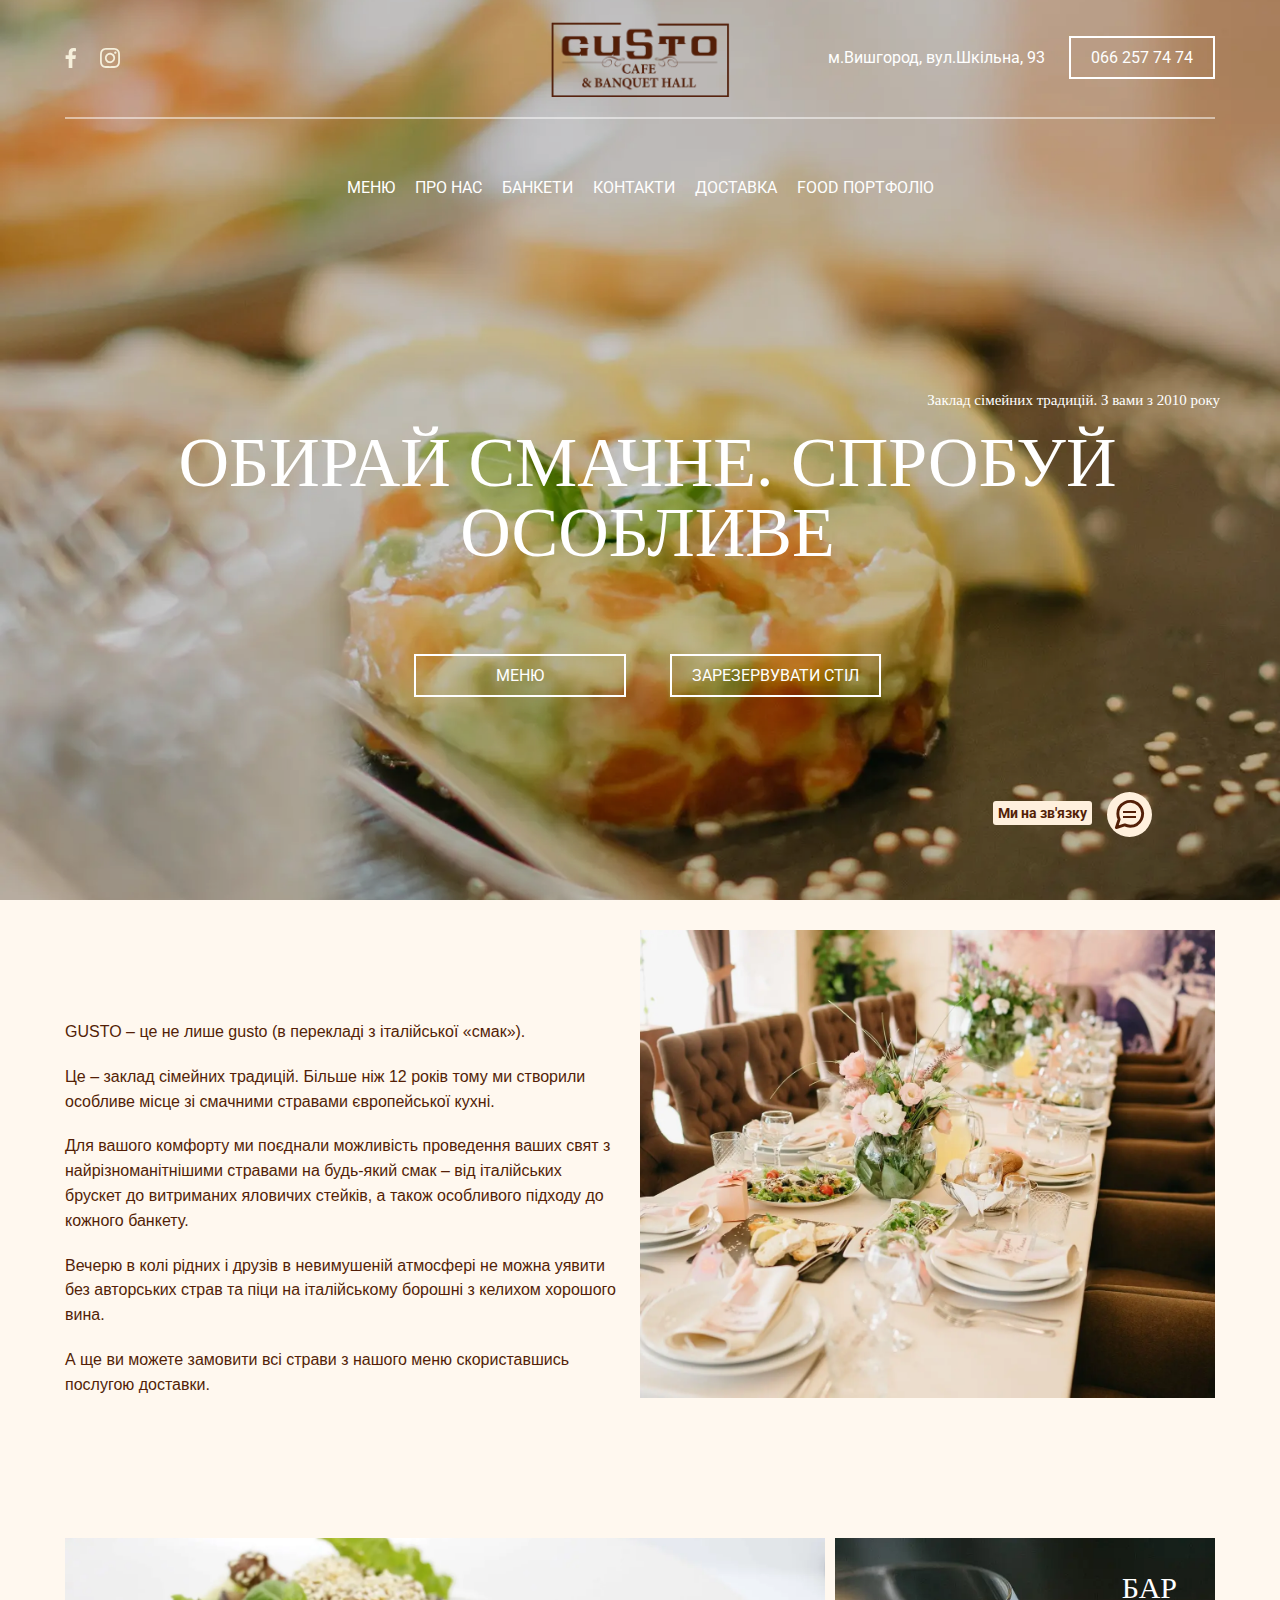
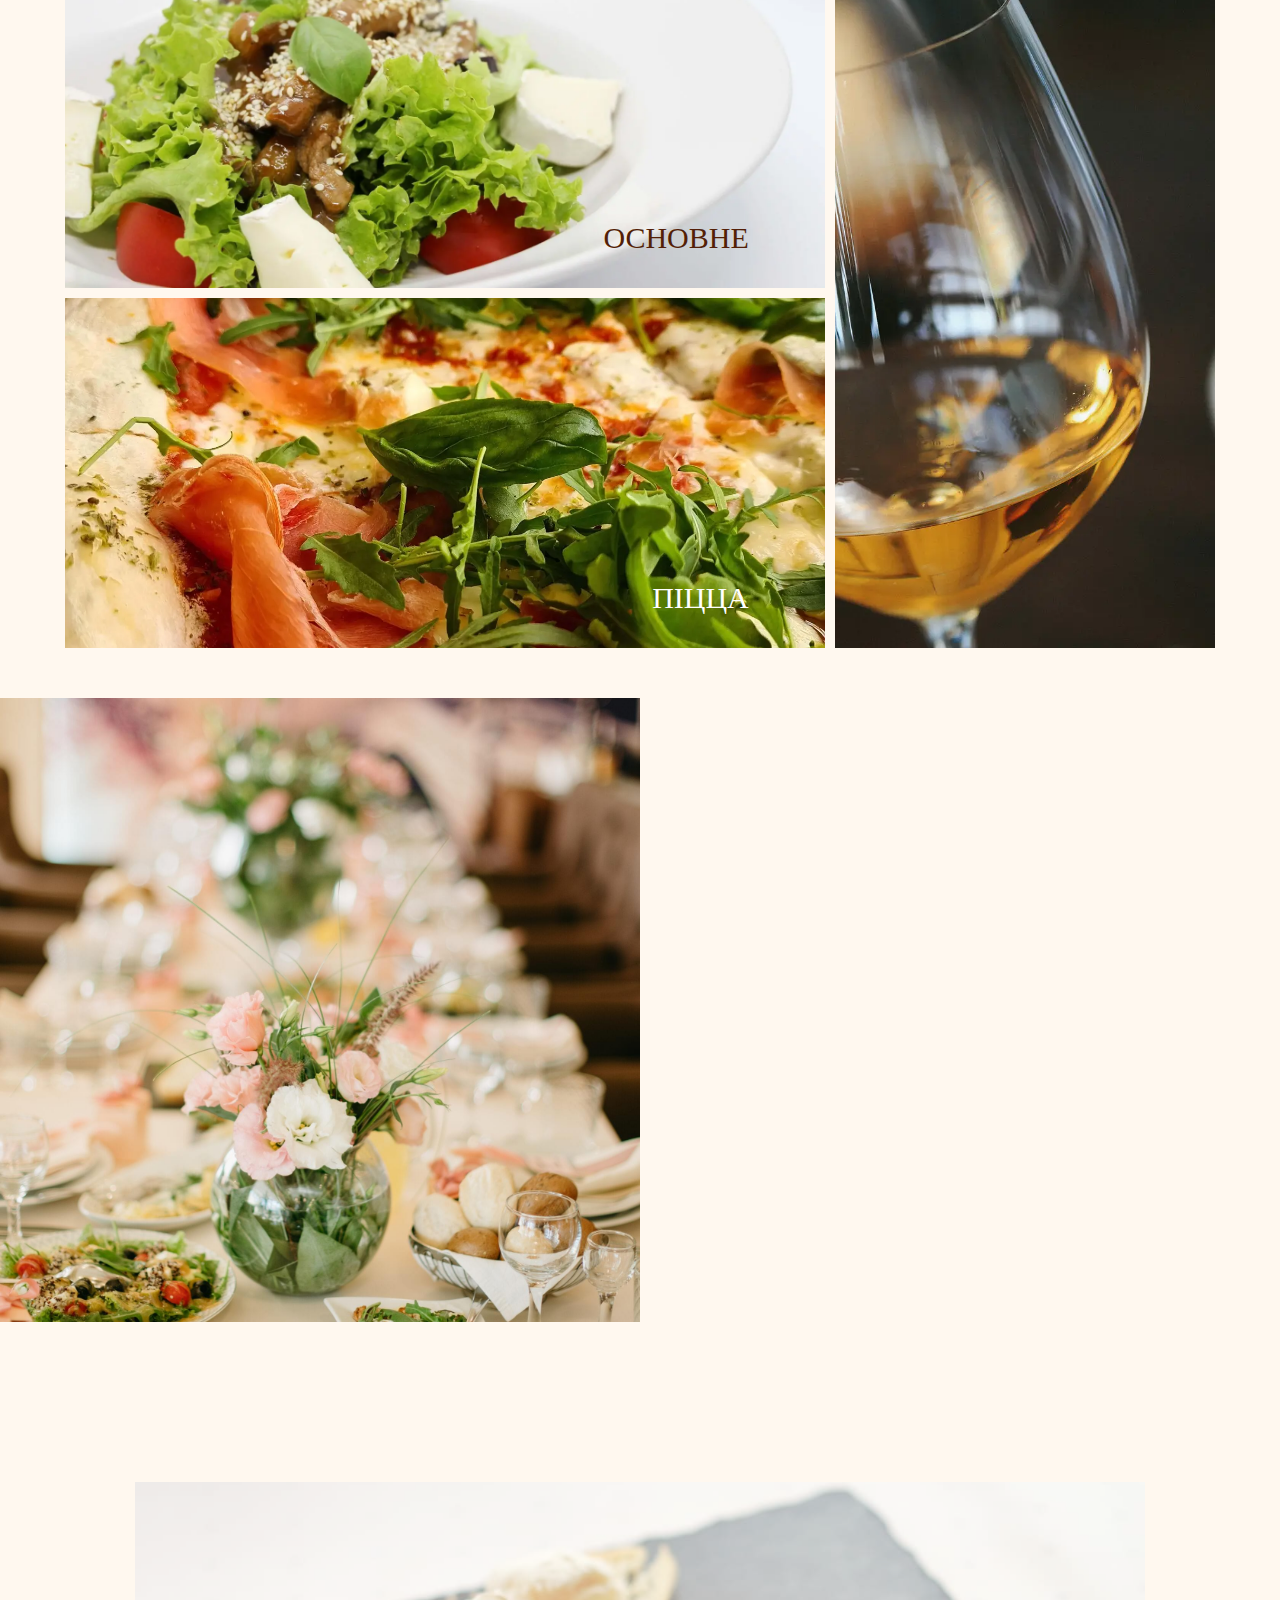
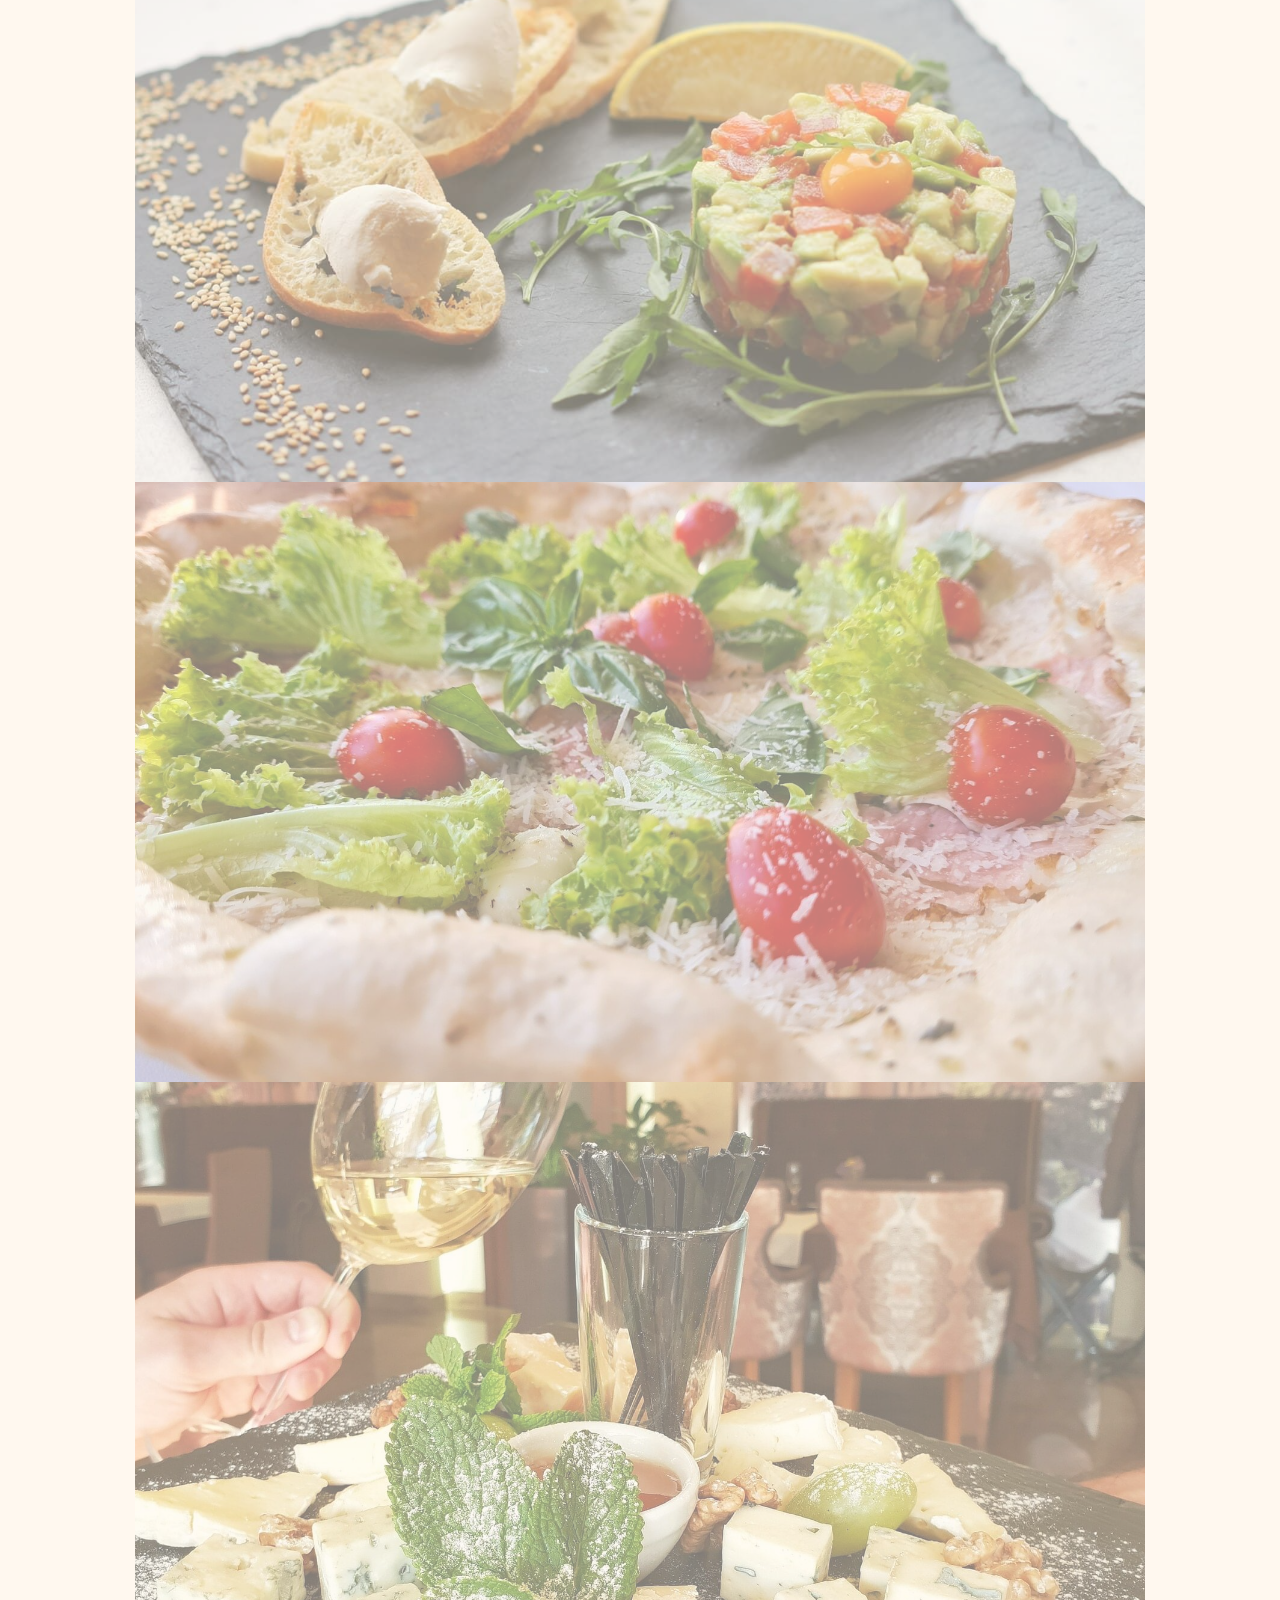
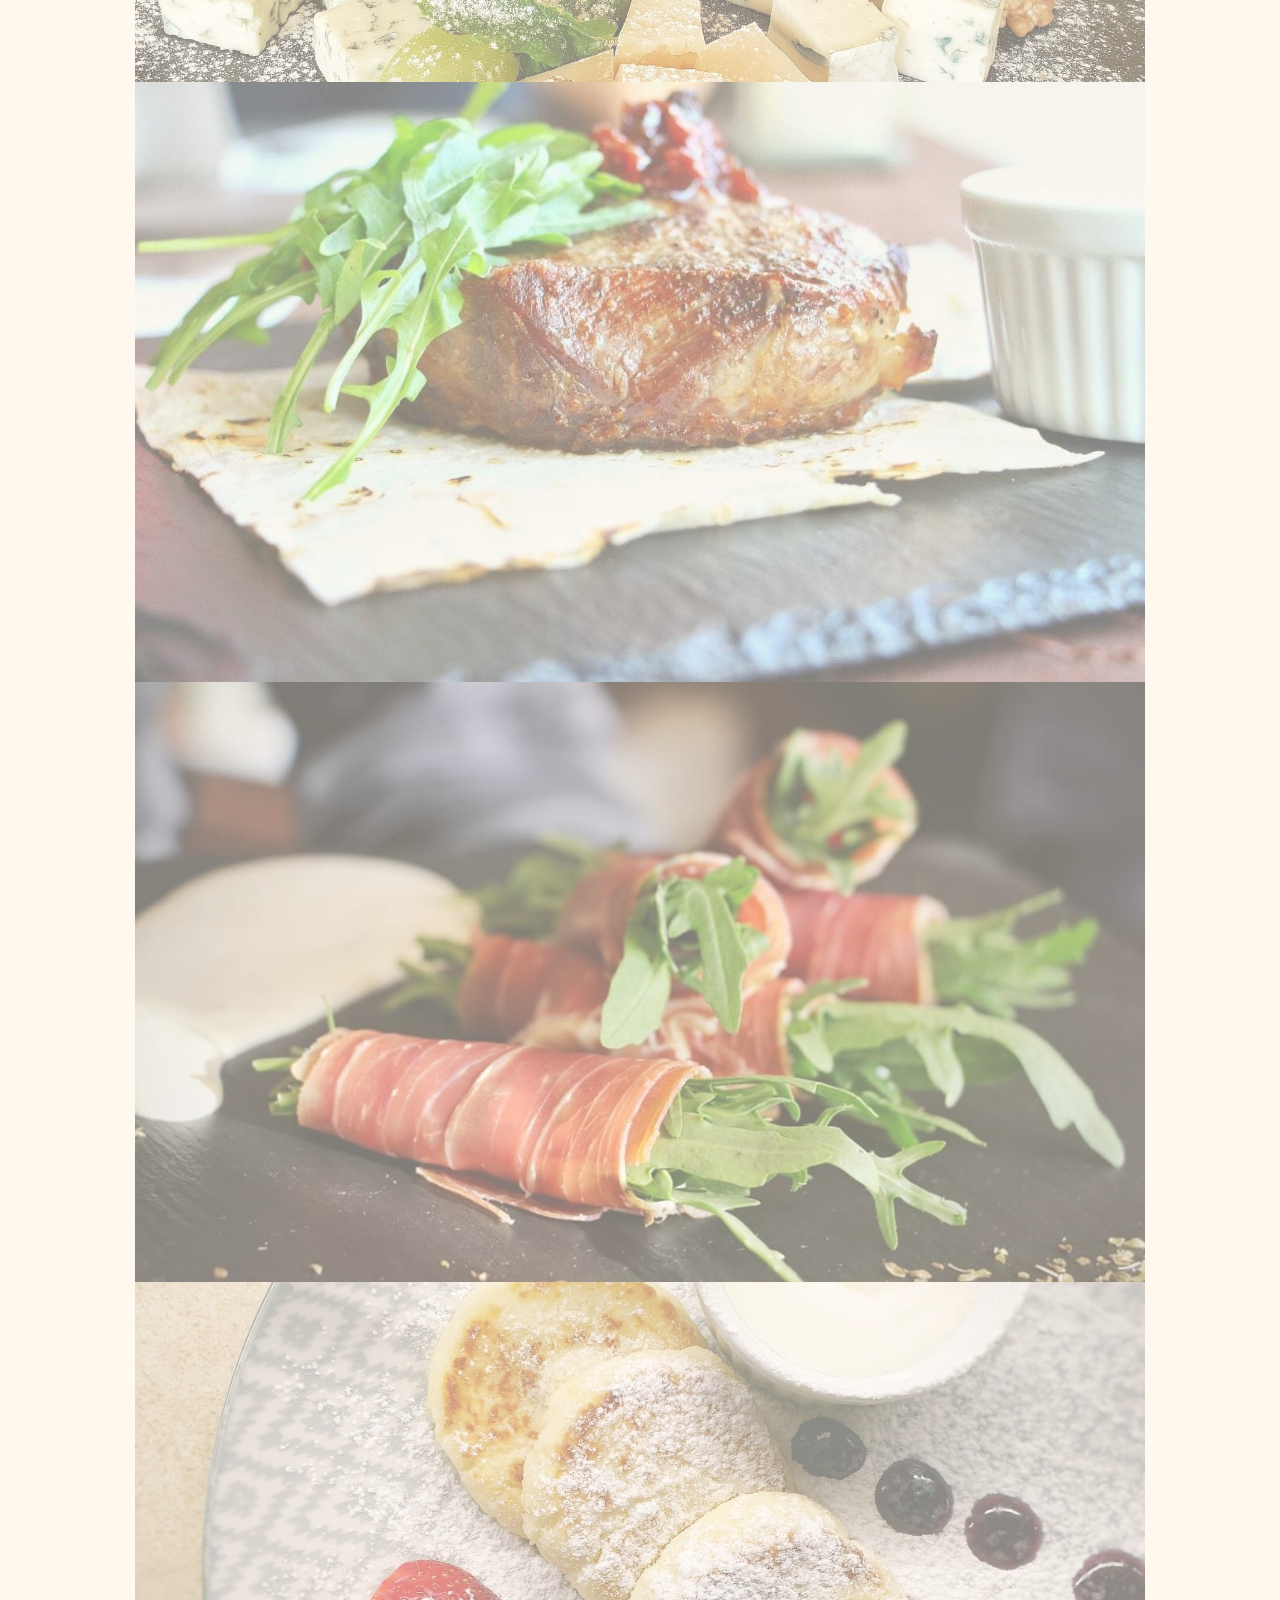
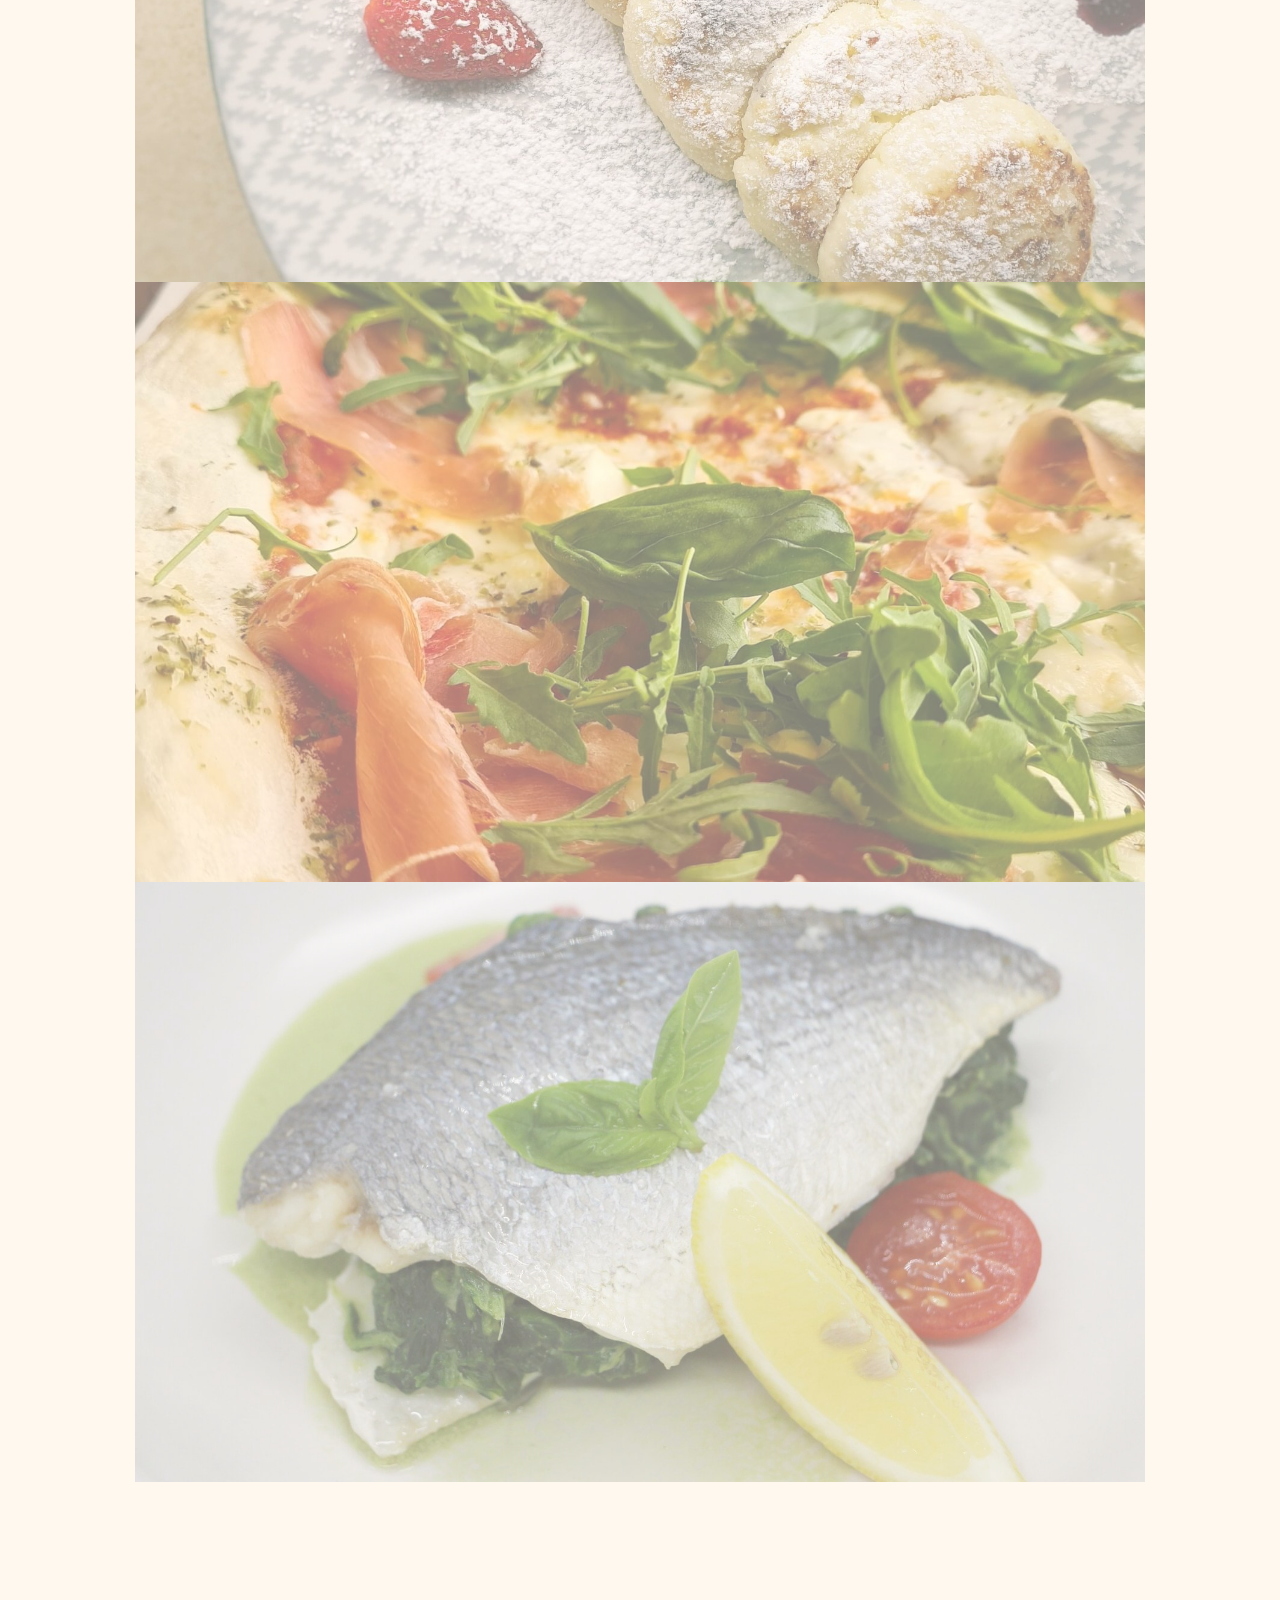
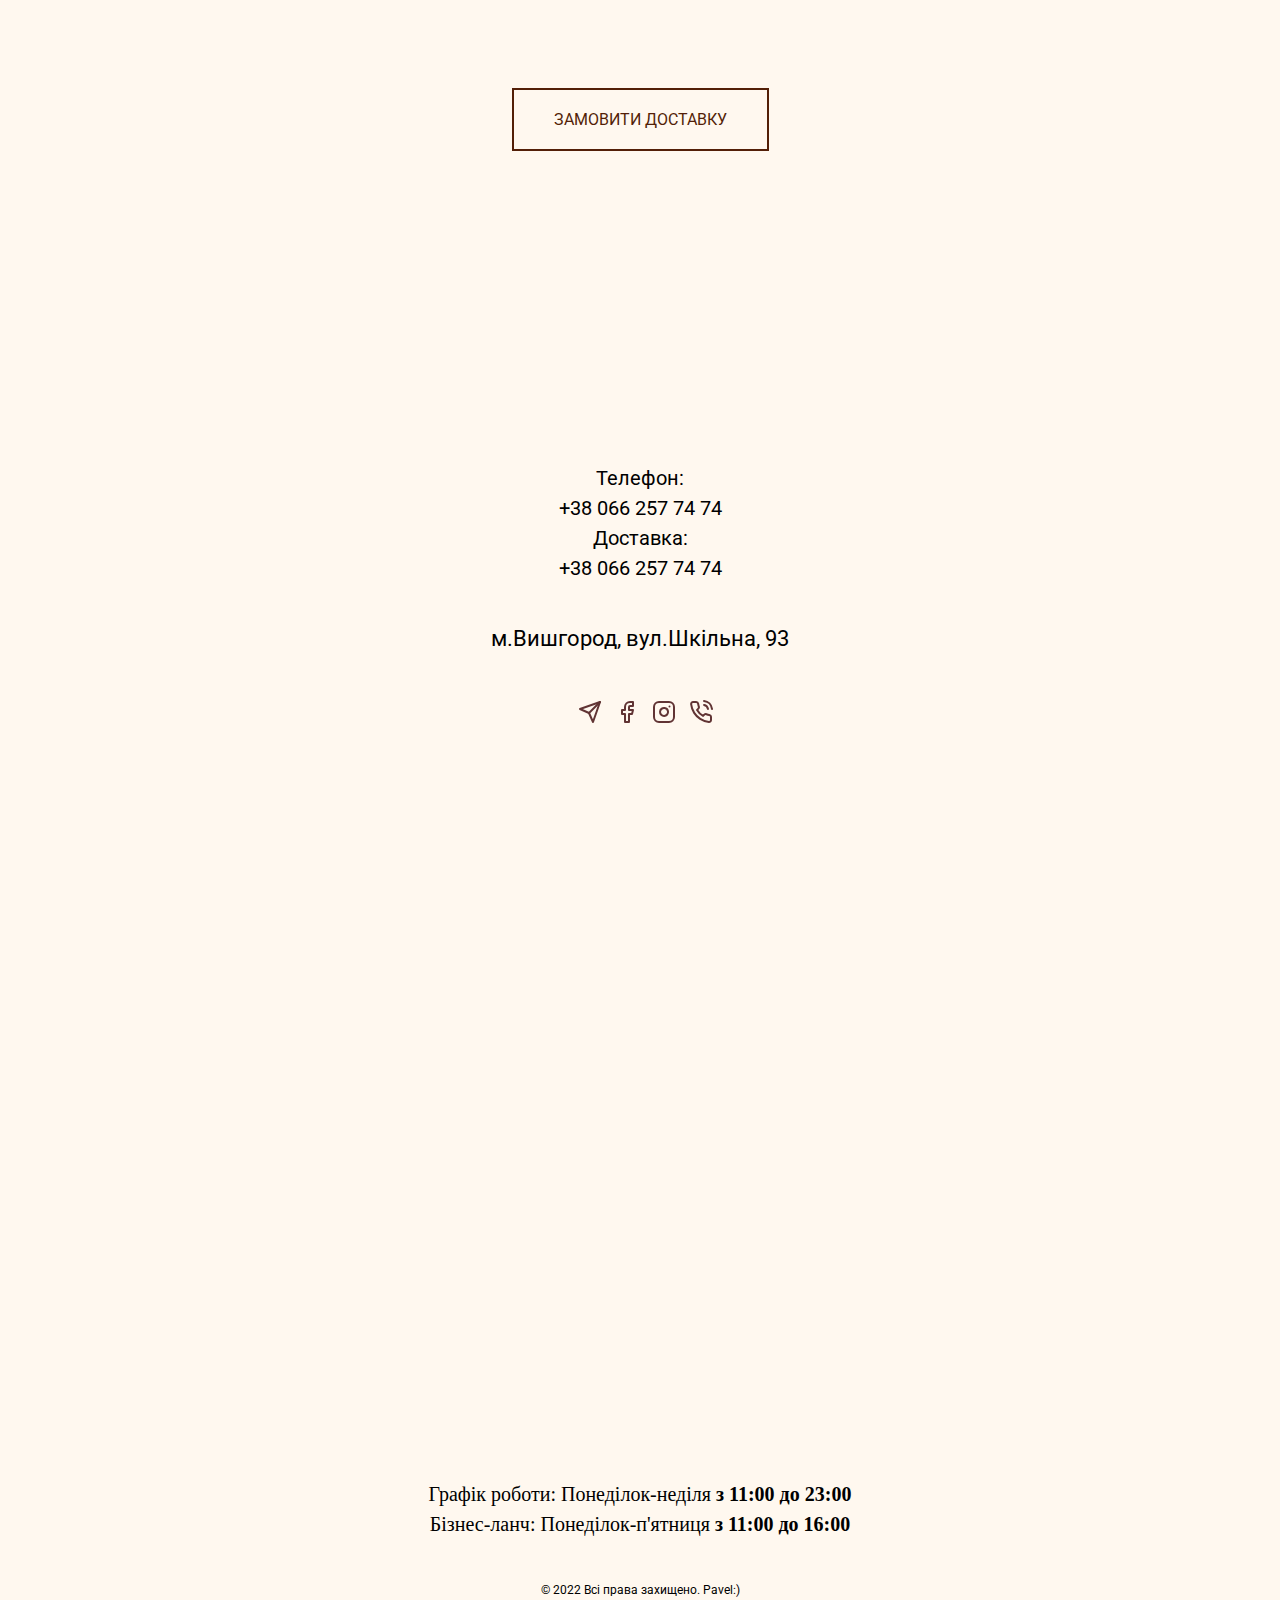
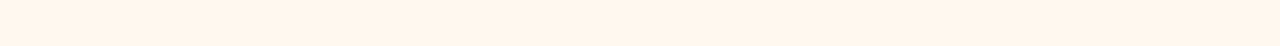
==== index.html @ afc94c69 "Add files via upload" ====
<!DOCTYPE html>
<html lang="en">
	 <head>
	<meta charset="UTF-8">
	<meta http-equiv="X-UA-Compatible" content="IE=edge">
	<meta name="viewport" content="width=device-width, initial-scale=1.0">
	<link rel="shortcut icon" href="img/favicon.ico.ico">
	<link rel="stylesheet" href="css/style.min.css?_v=20220628175351">
	<title>Gusto cafe & banquet hall</title>
</head>
	<body>
		<div class="wrapper">
			<header class="header">
    <div class="header__container">
        <div class="header__menu menu">
            <div class="menu__icon">
                <span></span>
            </div>
            <nav class="menu__body">
                <ul class="menu__list">
                    <li><a data-goto=".price" href="#" class="menu__link">Меню</a></li>
                    <li><a data-goto=".about" href="#" class="menu__link">Про нас</a></li>
                    <li><a data-goto=".reserve" href="#" class="menu__link">Банкети</a></li>
                    <li><a data-goto=".contact" href="#" class="menu__link">Контакти</a></li>
                    <li><a data-goto=".delivery" href="#" class="menu__link">Доставка</a></li>
                    <li><a data-goto=".food" href="#" class="menu__link">FOOD портфоліо</a></li>
                </ul>
            </nav>
        </div>
    </div>
</header>
			<main>
				<section class="gusto">
					<div class="darkblock"></div>
					<div class="gusto__container">
						<div class="gusto__top">
							<div class="gusto__top-icon">
								<a target="_blank" class="gusto__top-icon-link" href="https://www.facebook.com/gusto.cafe.and.banquet/"><img src="img/gusto/facebook.svg" alt="facebook"/></a>
								<a target="_blank" class="gusto__top-icon-link" href="https://www.instagram.com/accounts/login/?next=/gusto_cafe_banquet/"><img src="img/gusto/instagram.svg" alt="instagram"/></a>
							</div>
							<a class="gusto__top-label anim-items" href=""><picture><source srcset="img/gusto/label.webp" type="image/webp"><img class="" src="img/gusto/label.png" alt="gusto"></picture></a>
							<div class="gusto__top-text">
								<a target="_blank" class="gusto__top-text-link" href="https://goo.gl/maps/hkNVfx5kFEqqx9zBA">м.Вишгород, вул.Шкільна, 93</a>
								<a class="gusto__top-text-link _border" href="tel:0662577474">066 257 74 74</a>
							</div>
						</div>
						<hr>
						<div class="gusto__body">
							<div class="gusto__body-subtitle anim-items">Заклад сімейних традицій. З вами з 2010 року</div>
							<h2 class="gusto__body-title anim-items">ОБИРАЙ СМАЧНЕ. СПРОБУЙ ОСОБЛИВЕ</h2>
							<div class="gusto__body-buttons">
								<a href="menu.html" class="gusto__body-button-1">МЕНЮ</a>
								<a href="tel:0662577474" class="gusto__body-button-2">ЗАРЕЗЕРВУВАТИ СТІЛ</a>
							</div>
						</div>
						<div class="gusto__connect">
							<div class="gusto__connect-text">Ми на зв'язку</div>
							<div class="gusto__connect-icon">
								<div class="gusto__connect-icon-items">
									<a class="gusto__connect-icon-items-link gusto__connect-icon-items-link-1" href="tel:+380662577474"><img src="img/gusto/phone.svg" alt="phone"></a>
									<a target="_blank" class="gusto__connect-icon-items-link gusto__connect-icon-items-link-2" href="https://t.me/gusto_cafe1"><img src="img/gusto/send.svg" alt="telegram"></a>
									<a target="_blank" class="gusto__connect-icon-items-link gusto__connect-icon-items-link-3" href="viber://chat?number=%2B380662577474"><img src="img/gusto/phone-call.svg" alt="viber"></a>
									<a target="_blank" class="gusto__connect-icon-items-link gusto__connect-icon-items-link-2" href="https://m.me/gusto.cafe.and.banquet"><img src="img/gusto/facebook.svg" alt="facebook"></a>
								</div>
								<div class="gusto__connect-icon-link">
									<img src="img/gusto/message-circle.svg" alt="">
								</div>
							</div>
							<div class="scrollup">
								<img src="img/menu/arrow-up-circle.svg" alt="arrow">
							</div>
						</div>
					</div>
					<div class="gusto__img" >
						<picture><source srcset="img/gusto/Backmaingusto.webp" type="image/webp"><img src="img/gusto/Backmaingusto.jpg" alt="cover"></picture>
					</div>
				</section>
				<section class="about">
					<div class="about__container">
						<div class="about__body">
							<div class="about__body-content">
								<h2 class="about__body-content-title title anim-items">ПРО НАС</h2>
								<div class="about__body-content-text">
									<p>GUSTO – це не лише gusto (в перекладі з італійської «смак»).</p>
									<p>Це – заклад сімейних традицій. Більше ніж 12 років тому ми створили особливе місце зі смачними стравами європейської кухні.</p>
									<p>Для вашого комфорту ми поєднали можливість проведення ваших свят з найрізноманітнішими стравами на будь-який смак – від італійських брускет до витриманих яловичих стейків, а також особливого підходу до кожного банкету.</p>
									<p>Вечерю в колі рідних і друзів в невимушеній атмосфері не можна уявити без авторських страв та піци на італійському борошні з келихом хорошого вина.</p>
									<p>А ще ви можете замовити всі страви з нашого меню скориставшись послугою доставки.</p>
								</div>
							</div>
							<div class="about__img">
								<picture><source srcset="img/about/image1.webp" type="image/webp"><img src="img/about/image1.jpeg" alt="about"></picture>
							</div>
						</div>
					</div>
				</section>
				<section class="price">
					<div class="price__container">
						<div class="price__title title anim-items">
							<h2>МЕНЮ</h2>
						</div>
						<div class="price__row">
							<div class="price__row-column-1 column">
								<div class="column-1__item-1">
									<a href="menu.html#main-menu"><p>ОСНОВНЕ</p></a>
									<a href="menu.html#main-menu"><picture><source srcset="img/price/main.webp" type="image/webp"><img src="img/price/main.jpeg" alt="main"></picture></a>
								</div>
								<div class="column-1__item-2">
									<a href="menu.html#pizza-menu"><p>ПІЦЦА</p></a>
									<a href="menu.html#pizza-menu"><picture><source srcset="img/price/pizza.webp" type="image/webp"><img src="img/price/pizza.jpeg" alt="pizza"></picture></a>
								</div>
							</div>
							<div class="price__row-column-2">
								<a href="menu.html#bar-menu"><p>БАР</p></a>
								<a href="menu.html#bar-menu"><picture><source srcset="img/price/bar.webp" type="image/webp"><img src="img/price/bar.jpg" alt="bar"></picture></a>
							</div>
						</div>
					</div>
				</section>
				<section class="reserve">
					<div class="reserve__column col-1">
						<div class="reserve__img bcg">
							<img data-lazy="img/reserve/01.jpg" src="" alt="flowers">
						</div>
					</div>
					<div class="reserve__column col-2 anim-items">
						<div class="reserve__body">
							<div class="reserve__body-content">
								<div class="reserve__body-title anim-items">Ваші особливі події разом з нами</div>
								<div class="reserve__body-text">Заповніть форму, щоб забронювати дату банкету</div>
								<div class="reserve__body-form">
									<form class="form-body" action="#" method="POST">
										<input class="form-body-items name field" type="text" placeholder="Як до Вас звертатись?" name="username" id="">
										<input class="form-body-items tel field"  maxlength="13" value="+380" type="tel" name="telephone" id="">
										<input class="form-body-items form-body-date" type="date" min="2022-01-01" name="celebratedate" id="">
										<select class="form-body-items" name="room" id="">
											<option value="main">ОСНОВНИЙ</option>
											<option value="small">МАЛЕНЬКИЙ</option>
										</select>
										<button class="form-body-button" type="submit">Відправити</button>
									</form>
								</div>
								<div class="reserve__body-bottomtext">Натискаючи кнопку "Відправити" Ви автоматично погоджуєтесь на обробку Ваших персональних даних та погоджуєтесь з <b>політико. конфідеційності.</b></div>
							</div>
						</div>
					</div>
				</section>
				<section class="food">
					<div class="food__container">
						<div class="food-title title anim-items">
							<h2>FOOD портфоліо</h2>
						</div>
						<div class="slider">
							<div class="slider__item bcg">
								<img data-lazy="img/food/01.jpg" src="" alt="food">
							</div>
							<div class="slider__item bcg">
								<img data-lazy="img/food/02.jpg" src="" alt="food">
							</div>
							<div class="slider__item bcg">
								<img data-lazy="img/food/03.jpg" src="" alt="food">
							</div>
							<div class="slider__item bcg">
								<img data-lazy="img/food/04.jpg" src="" alt="food">
							</div>
							<div class="slider__item bcg">
								<img data-lazy="img/food/05.jpg" src="" alt="food">
							</div>
							<div class="slider__item bcg">
								<img data-lazy="img/food/06.jpg" src="" alt="food">
							</div>
							<div class="slider__item bcg">
								<img data-lazy="img/food/07.jpeg" src="" alt="food">
							</div>
							<div class="slider__item bcg">
								<img data-lazy="img/food/08.jpg" src="" alt="food">
							</div>
						</div>
					</div>
				</section>
				<section class="delivery">
					<div class="delivery__container">
						<div class="delivery__body">
							<div class="delivery__body-title title anim-items">
								<h2>Улюблені страви з доставкою</h2>
							</div>
							<div class="delivery__body-buttom">
								<a href="tel:0662577474" class="delivery__body-link">ЗАМОВИТИ ДОСТАВКУ</a>
							</div>
						</div>
					</div>
				</section>
				<section class="contact">
					<div class="contact__container">
						<div class="contact__body">
							<div class="contact__body-items">
								<div class="contact__body-items-title title item anim-items">КОНТАКТИ</div>
								<div class="contact__body-items-text item">
									<p>Телефон:</p>
									<p><a class="contact__body-items-text-link" href="tel:0662577474">+38 066 257 74 74</a></p>
									<p>Доставка:</p>
									<p><a class="contact__body-items-text-link" href="tel:0662577474">+38 066 257 74 74</a></p>
								</div>
								<div class="contact__body-items-adress item">
									<a target="_blank" href="https://goo.gl/maps/hkNVfx5kFEqqx9zBA">м.Вишгород, вул.Шкільна, 93</a>
								</div>
								<div class="contact__body-items-icon item">
									<a target="_blank" class="contact__body-items-icon-link" href="https://t.me/gusto_cafe1"><img src="img/contact/01.svg" alt="telegram"></a>
									<a target="_blank" class="contact__body-items-icon-link" href="https://m.me/gusto.cafe.and.banquet"><img src="img/contact/02.svg" alt="facebook"></a>
									<a target="_blank" class="contact__body-items-icon-link" href="https://www.instagram.com/accounts/login/?next=/gusto_cafe_banquet/"><img src="img/contact/03.svg" alt="instagram"></a>
									<a target="_blank" class="contact__body-items-icon-link" href="viber://chat?number=%2B380662577474"><img src="img/contact/04.svg" alt="viber"></a>
								</div>
							</div>
						</div>
					</div>
					<div class="parallax_img"></div>
				</section>
				<section class="map" id="map">
				</section>
			</main>
			<footer class="footer">
    <div class="footer__container">
        <div class="footer__work">
            <p>Графік роботи: Понеділок-неділя <b>з 11:00 до 23:00</b></p>
            <p>Бізнес-ланч: Понеділок-п'ятниця <b>з 11:00 до 16:00</b></p>
        </div>
        <div class="footer__lecense">© 2022 Всі права захищено. Pavel:)</div>
    </div>
</footer>
		</div>
		<script>var pageType = 'main_page'; </script>
		<script async src="https://maps.googleapis.com/maps/api/js?key=AIzaSyDwDDNPmuTFWRmj_k4eKpMDc2bsgTL9alw&callback=initMap&_v=20220628175351"></script>
		<script src="https://code.jquery.com/jquery-3.4.1.min.js?_v=20220628175351"></script>
		<script type="text/javascript" src="//cdn.jsdelivr.net/npm/slick-carousel@1.8.1/slick/slick.min.js?_v=20220628175351"></script>
		<script src="js/app.min.js?_v=20220628175351"></script>
	</body>
</html>
---- css/style.min.css ----
@import url(https://fonts.googleapis.com/css2?family=Roboto&display=swap);*{padding:0;margin:0;border:0}*,:after,:before{-webkit-box-sizing:border-box;box-sizing:border-box}:active,:focus{outline:0}a:active,a:focus{outline:0}aside,footer,header,nav,section{display:block}body,html{height:100%;margin:0;padding:0;min-width:320px;position:relative;width:100%;color:#000}body{font-size:100%;line-height:1;font-size:14px;font-family:Roboto;-ms-text-size-adjust:100%;-moz-text-size-adjust:100%;-webkit-text-size-adjust:100%}body.lock{overflow:hidden}button,input,textarea{font-family:Roboto}input::-ms-clear{display:none}button{cursor:pointer;background-color:transparent}button::-moz-focus-inner{padding:0;border:0}a,a:visited{text-decoration:none;color:inherit}a:hover{text-decoration:none}ul li{list-style:none}img{vertical-align:top}h1,h2,h3,h4,h5,h6{font-weight:inherit;font-size:inherit}[class*=__container]{max-width:1180px;margin:0 auto;padding:0 15px}main{-webkit-box-flex:1;-ms-flex:1 1 auto;flex:1 1 auto}.wrapper{overflow:hidden;display:-webkit-box;display:-ms-flexbox;display:flex;-webkit-box-orient:vertical;-webkit-box-direction:normal;-ms-flex-direction:column;flex-direction:column;min-height:100%;background-color:#fff8ef}.title{color:#531f07;font-size:60px;font-family:Georgia;padding-bottom:30px;-webkit-transform:translate(0,100%);-ms-transform:translate(0,100%);transform:translate(0,100%);-webkit-transition:all .8s ease 0s;-o-transition:all .8s ease 0s;transition:all .8s ease 0s;opacity:0}.title._anim{-webkit-transform:translate(0,0);-ms-transform:translate(0,0);transform:translate(0,0);-webkit-transition:all .8s ease 0s;-o-transition:all .8s ease 0s;transition:all .8s ease 0s;opacity:1}.gusto__container{-webkit-box-pack:justify;-ms-flex-pack:justify;justify-content:space-between;height:100vh;position:relative}.gusto__top{display:-webkit-box;display:-ms-flexbox;display:flex;-webkit-box-align:center;-ms-flex-align:center;align-items:center;-webkit-box-pack:justify;-ms-flex-pack:justify;justify-content:space-between;padding:20px 0}.gusto__top-icon{z-index:2;-webkit-box-flex:1;-ms-flex:1 1 33.333%;flex:1 1 33.333%;font-size:18px}.gusto__top-icon-link{margin-right:20px}.gusto__top-icon-link img{-webkit-transition:all ease .5s;-o-transition:all ease .5s;transition:all ease .5s}.gusto__top-icon-link img:hover{-webkit-transform:scale(1.2);-ms-transform:scale(1.2);transform:scale(1.2);-webkit-transition:all ease .5s;-o-transition:all ease .5s;transition:all ease .5s}.gusto__top-label{z-index:2;max-width:180px;-webkit-transition:all ease .5s;-o-transition:all ease .5s;transition:all ease .5s;-webkit-transform:scale(0);-ms-transform:scale(0);transform:scale(0)}.gusto__top-label._anim{-webkit-transition:all ease .5s;-o-transition:all ease .5s;transition:all ease .5s;-webkit-transform:scale(1);-ms-transform:scale(1);transform:scale(1)}.gusto__top-label:hover{-webkit-transform:scale(1.2);-ms-transform:scale(1.2);transform:scale(1.2);-webkit-transition:all ease .5s;-o-transition:all ease .5s;transition:all ease .5s}.gusto__top-label img{width:100%;height:100%}.gusto__top-text{text-align:right;z-index:2;-webkit-box-flex:1;-ms-flex:1 1 33.333%;flex:1 1 33.333%;color:#fff;font-size:16px;font-family:Roboto}.gusto__top-text-link:hover{color:#531f07}.gusto__body{position:absolute;top:calc(60% - 147px);z-index:2;font-family:georgia;color:#fff;text-align:center}.gusto__body-subtitle{font-size:15px;text-align:right;padding:0 10px 20px 0;-webkit-transform:translate(100%,0);-ms-transform:translate(100%,0);transform:translate(100%,0);-webkit-transition:all .8s ease 0s;-o-transition:all .8s ease 0s;transition:all .8s ease 0s;opacity:0}.gusto__body-subtitle._anim{-webkit-transform:translate(0,0);-ms-transform:translate(0,0);transform:translate(0,0);-webkit-transition:all .8s ease .4s;-o-transition:all .8s ease .4s;transition:all .8s ease .4s;opacity:1}.gusto__body-title{font-size:70px;-webkit-transform:translate(100%,0);-ms-transform:translate(100%,0);transform:translate(100%,0);-webkit-transition:all .8s ease 0s;-o-transition:all .8s ease 0s;transition:all .8s ease 0s;opacity:0}.gusto__body-title._anim{-webkit-transform:translate(0,0);-ms-transform:translate(0,0);transform:translate(0,0);opacity:1}.gusto__body-buttons{margin-top:100px;color:#fff;font-size:16px;font-family:Roboto}.gusto__body-button-1{border:2px solid #fff;padding:10px 80px}.gusto__body-button-1:hover{border:2px solid #531f07;color:#531f07}.gusto__body-button-2{border:2px solid #fff;padding:10px 20px;margin-left:40px}.gusto__body-button-2:hover{border:2px solid #531f07;color:#531f07}.gusto__img{overflow:hidden}.gusto__img img{overflow:hidden;position:absolute;width:100%;height:100vh;top:0;left:0;-o-object-fit:cover;object-fit:cover}.gusto__connect{position:fixed;z-index:10;display:-webkit-box;display:-ms-flexbox;display:flex;-webkit-box-align:end;-ms-flex-align:end;align-items:flex-end;bottom:7%;right:10%}.gusto__connect-text{color:#531f07;font-size:14px;background-color:#fff0dd;padding:5px;font-weight:700;border-radius:3px;margin:0 15px 12px 0}.gusto__connect-icon-items{display:none;-webkit-box-orient:vertical;-webkit-box-direction:normal;-ms-flex-direction:column;flex-direction:column;-webkit-box-align:center;-ms-flex-align:center;align-items:center;-webkit-box-pack:center;-ms-flex-pack:center;justify-content:center;margin-bottom:20px}.gusto__connect-icon-items._active{display:-webkit-box;display:-ms-flexbox;display:flex}.gusto__connect-icon-items-link{-webkit-animation:pulsate-fwd 2s ease-in-out infinite both;animation:pulsate-fwd 2s ease-in-out infinite both;width:40px;height:40px;border-radius:50%;margin-bottom:10px}.gusto__connect-icon-items-link img{padding:10px;width:100%;height:100%}.gusto__connect-icon-items-link-1{background-color:#004d73}.gusto__connect-icon-items-link-2{background-color:#0284fe}.gusto__connect-icon-items-link-3{background-color:#935bbe}.gusto__connect-icon-items-link-4{background-color:#0087d0}.gusto__connect-icon-link{position:relative;width:45px;height:45px;background-color:#fff0dd;border-radius:50%;-webkit-animation:pulsate-fwd 1s ease-in-out infinite both;animation:pulsate-fwd 1s ease-in-out infinite both;cursor:pointer}.gusto__connect-icon-link._active{-webkit-animation:none;animation:none}.gusto__connect-icon-link._active img{display:none}.gusto__connect-icon-link._active:before{left:27%;width:50%;top:50%;-webkit-transform:rotate(-45deg) translate(0,-50%);-ms-transform:rotate(-45deg) translate(0,-50%);transform:rotate(-45deg) translate(0,-50%)}.gusto__connect-icon-link._active:after{left:27%;width:50%;bottom:50%;-webkit-transform:rotate(45deg) translate(0,50%);-ms-transform:rotate(45deg) translate(0,50%);transform:rotate(45deg) translate(0,50%)}.gusto__connect-icon-link img{padding:5px;width:100%;height:100%}.gusto__connect-icon-link:after,.gusto__connect-icon-link:before{left:35%;position:absolute;height:5%;width:30%;-webkit-transition:all .3s ease 0s;-o-transition:all .3s ease 0s;transition:all .3s ease 0s;background-color:#531f07}.gusto__connect-icon-link:after,.gusto__connect-icon-link:before{content:""}.gusto__connect-icon-link:before{top:42%}.gusto__connect-icon-link:after{bottom:42%}@-webkit-keyframes pulsate-fwd{0%{-webkit-transform:scale(1);transform:scale(1)}50%{-webkit-transform:scale(1.2);transform:scale(1.2)}100%{-webkit-transform:scale(1);transform:scale(1)}}@keyframes pulsate-fwd{0%{-webkit-transform:scale(1);transform:scale(1)}50%{-webkit-transform:scale(1.2);transform:scale(1.2)}100%{-webkit-transform:scale(1);transform:scale(1)}}.scrollup{background-color:#fff0dd;border-radius:50%;display:none;position:fixed;z-index:10;bottom:2%;right:10%;cursor:pointer}.darkblock{position:absolute;width:100%;height:100%;z-index:1;background-color:#000;opacity:.2}._border{border:2px solid #fff;padding:10px 20px;margin-left:20px}._border:hover{border:2px solid #531f07}hr{z-index:2;width:100%;position:relative;border:none;background-color:#fff;color:#fff;height:2px;opacity:.5}.header{position:absolute;top:20%;left:0;width:100%;z-index:10}.menu{color:#fff}.menu__icon{display:none}.menu__link{font-size:16px;text-transform:uppercase}.menu__link:hover{text-decoration:underline}.about__body{display:-webkit-box;display:-ms-flexbox;display:flex;padding-top:30px}.about__body-content{padding-right:20px;color:#531f07}.about__body-content-text{font-size:16px;font-family:arial;line-height:1.55}.about__body-content-text p:not(:last-child){padding-bottom:20px}.about__img{-webkit-box-flex:1;-ms-flex:1 0 50%;flex:1 0 50%}.about__img img{width:100%;height:100%;-o-object-fit:cover;object-fit:cover;-webkit-transition:all .5s ease 0s;-o-transition:all .5s ease 0s;transition:all .5s ease 0s}.about__img img:hover{-webkit-transform:scale(1.1);-ms-transform:scale(1.1);transform:scale(1.1);-webkit-transition:all .5s ease 0s;-o-transition:all .5s ease 0s;transition:all .5s ease 0s}.price__container{padding-bottom:50px}.price__title{padding-top:50px;text-align:center}.price__row{display:-webkit-box;display:-ms-flexbox;display:flex;-webkit-box-pack:center;-ms-flex-pack:center;justify-content:center;-webkit-box-align:center;-ms-flex-align:center;align-items:center;color:#fff}.price__row p{font-family:Georgia;font-size:30px}.price__row-column-1{display:-webkit-box;display:-ms-flexbox;display:flex;-webkit-box-orient:vertical;-webkit-box-direction:normal;-ms-flex-direction:column;flex-direction:column;-webkit-box-flex:1;-ms-flex:1 0 66%;flex:1 0 66%}.price__row-column-2{-webkit-box-flex:1;-ms-flex:1 1 33%;flex:1 1 33%;height:710px;margin-left:10px;position:relative}.price__row-column-2 p{position:absolute;right:10%;top:5%;z-index:2}.price__row-column-2 img{width:100%;height:100%;-o-object-fit:cover;object-fit:cover;-o-object-position:right;object-position:right;-webkit-transition:all .5s ease 0s;-o-transition:all .5s ease 0s;transition:all .5s ease 0s}.price__row-column-2 img:hover{-webkit-transform:scale(1.1);-ms-transform:scale(1.1);transform:scale(1.1);-webkit-transition:all .5s ease 0s;-o-transition:all .5s ease 0s;transition:all .5s ease 0s}.column-1__item-1{-webkit-box-flex:1;-ms-flex:1 1 50%;flex:1 1 50%;margin-bottom:10px;position:relative}.column-1__item-1 p{position:absolute;bottom:10%;right:10%;z-index:2;color:#531f07}.column-1__item-1 img{width:100%;max-height:350px;-o-object-fit:cover;object-fit:cover;-webkit-transition:all .5s ease 0s;-o-transition:all .5s ease 0s;transition:all .5s ease 0s}.column-1__item-1 img:hover{-webkit-transform:scale(1.1);-ms-transform:scale(1.1);transform:scale(1.1);-webkit-transition:all .5s ease 0s;-o-transition:all .5s ease 0s;transition:all .5s ease 0s}.column-1__item-2{-webkit-box-flex:1;-ms-flex:1 1 50%;flex:1 1 50%;position:relative}.column-1__item-2 p{position:absolute;bottom:10%;right:10%;z-index:2}.column-1__item-2 img{width:100%;max-height:350px;-o-object-fit:cover;object-fit:cover;-webkit-transition:all .5s ease 0s;-o-transition:all .5s ease 0s;transition:all .5s ease 0s}.column-1__item-2 img:hover{-webkit-transform:scale(1.1);-ms-transform:scale(1.1);transform:scale(1.1);-webkit-transition:all .5s ease 0s;-o-transition:all .5s ease 0s;transition:all .5s ease 0s}.bcg{background-position:center;background-size:cover;background-repeat:no-repeat}.bcg img{display:none}.col-2{display:-webkit-box;display:-ms-flexbox;display:flex;-webkit-box-align:center;-ms-flex-align:center;align-items:center;-webkit-transform:translate(100%,0);-ms-transform:translate(100%,0);transform:translate(100%,0);-webkit-transition:all .8s easy 0s;-o-transition:all .8s easy 0s;transition:all .8s easy 0s;opacity:0}.col-2._anim{-webkit-transform:translate(0,0);-ms-transform:translate(0,0);transform:translate(0,0);-webkit-transition:all .8s ease 0s;-o-transition:all .8s ease 0s;transition:all .8s ease 0s;opacity:1}.reserve{display:-webkit-box;display:-ms-flexbox;display:flex;overflow:hidden}.reserve__column{-webkit-box-flex:0;-ms-flex:0 0 50%;flex:0 0 50%}.reserve__img{height:100%}.reserve__body{padding:0 10%}.reserve__body-content{text-align:center;color:#531f07;max-width:460px}.reserve__body-title{font-size:46px;font-family:Georgia;padding-bottom:20px}.reserve__body-text{font-size:20px;padding-bottom:30px}.form-body{display:-webkit-box;display:-ms-flexbox;display:flex;-webkit-box-orient:vertical;-webkit-box-direction:normal;-ms-flex-direction:column;flex-direction:column}.form-body-items{background-color:transparent;height:60px;font-size:16px;border-bottom:1px solid #b3b3b3;margin-bottom:20px}.form-body-date{width:50%}.form-body button{margin:0 auto 20px;color:#613434;border:3px solid #613434;text-transform:uppercase;height:60px;font-size:16px;width:220px}.form-body input:focus{border-bottom:2px solid #000}.form-body input[type=date]::-webkit-calendar-picker-indicator{cursor:pointer;color:transparent;opacity:1;display:block;background:url("../img/reserve/calendar (1).svg") no-repeat;width:25px;height:25px;border-width:thin}.food{padding:50px 0}.food-title{text-align:center;padding-bottom:50px}.slick-track{display:-webkit-box;display:-ms-flexbox;display:flex;-webkit-box-align:start;-ms-flex-align:start;align-items:flex-start}.slider{position:relative;padding:0 50px}.slider__item{-webkit-transition:all .3s ease 0s;-o-transition:all .3s ease 0s;transition:all .3s ease 0s;height:600px;margin:0 20px;text-align:center;opacity:.5}.slider__item.slick-center{opacity:1}.slider .slick-arrow{position:absolute;top:50%;z-index:10;width:50px;height:50px;margin:-25px 0 0 0;font-size:0}.slider .slick-arrow.slick-prev{left:1.5%;background:url(../img/food/arrow-left.svg) 0 0/100% no-repeat}.slider .slick-arrow.slick-next{right:1.5%;background:url(../img/food/arrow-right.svg) 0 0/100% no-repeat}.slider .slick-dots{display:-webkit-box;display:-ms-flexbox;display:flex;-webkit-box-align:center;-ms-flex-align:center;align-items:center;-webkit-box-pack:center;-ms-flex-pack:center;justify-content:center;margin-top:20px}.slider .slick-dots li{list-style:none;margin:0 10px}.slider .slick-dots li.slick-active button{background-color:#222}.slider .slick-dots button{font-size:0;width:10px;height:10px;border-radius:50%;background-color:#c7c7c7}.delivery__body{padding:50px 0 70px 0;text-align:center}.delivery__body-title{padding-bottom:70px}.delivery__body-buttom{color:#531f07}.delivery__body-link{font-size:16px;border:2px solid #531f07;padding:20px 40px}.delivery__body-link:hover{background-color:#531f07;color:#fff8ef}.contact{position:relative}.contact__body{padding:80px 0;position:relative;z-index:1;text-align:center}.contact__body-items{padding:80px;background-color:#fff8ef;margin:0 auto;max-width:750px}.contact__body-items-text{font-size:20px}.contact__body-items-text p:not(:last-child){padding-bottom:10px}.contact__body-items-adress{font-size:22px}.contact__body-items-icon-link{margin-left:10px}.no-webp .parallax_img{background-image:url(../img/contact/01.png)}.parallax_img{top:0;width:100%;position:absolute;height:100%;background-attachment:fixed;background-repeat:no-repeat;background-position:center center;background-size:cover}.item:not(:last-child){padding-bottom:50px}#map{width:100%;height:500px}.footer{padding:100px 0 50px 0;text-align:center}.footer__work{padding-bottom:50px;font-size:20px;font-family:Georgia}.footer__work p:first-child{padding-bottom:10px}.footer__lecense{font-size:12px}.gusto-menu{position:relative}.gusto-menu__container{z-index:2;position:relative}.gusto-menu__top{padding:0 0 50px 0;display:-webkit-box;display:-ms-flexbox;display:flex;-webkit-box-pack:justify;-ms-flex-pack:justify;justify-content:space-between;-webkit-box-align:center;-ms-flex-align:center;align-items:center;color:#fff8ef}.gusto-menu__top-button-link{border:2px solid #531f07;background-color:#531f07;font-size:16px;padding:20px 40px}.gusto-menu__top-button-link:hover{background-color:transparent}.gusto-menu__content{padding:20px 0 30px 0;text-align:center;z-index:2}.gusto-menu__img{position:absolute;width:100%;height:100%;top:0;left:0}.gusto-menu-logo{z-index:2;max-width:180px;-webkit-transition:all ease .5s;-o-transition:all ease .5s;transition:all ease .5s;-webkit-transform:scale(0);-ms-transform:scale(0);transform:scale(0)}.gusto-menu-logo._anim{-webkit-transition:all ease .5s;-o-transition:all ease .5s;transition:all ease .5s;-webkit-transform:scale(1);-ms-transform:scale(1);transform:scale(1)}.gusto-menu-logo:hover{-webkit-transform:scale(1.2);-ms-transform:scale(1.2);transform:scale(1.2);-webkit-transition:all ease .5s;-o-transition:all ease .5s;transition:all ease .5s}.gusto-menu-logo img{width:100%;height:100%}.gusto-menu-text{color:#fff}.gusto-menu-text h2{font-size:70px;padding-bottom:50px}.gusto-menu-text p{font-size:20px}.gusto-shadowblock{top:0;position:absolute;width:100%;height:100%;z-index:1;background:-webkit-gradient(linear,left top,left bottom,from(rgba(255,248,239,.5)),to(rgba(83,31,7,.4)));background:-o-linear-gradient(top,rgba(255,248,239,.5),rgba(83,31,7,.4));background:linear-gradient(to bottom,rgba(255,248,239,.5),rgba(83,31,7,.4))}.main-menu{padding:50px 0}.main-menu__container{text-align:center}.select{display:none}.tabs{font-size:0}.tabs>input[type=radio]{display:none}#tab-btn-1:checked~#content-1,#tab-btn-2:checked~#content-2,#tab-btn-3:checked~#content-3,#tab-btn-4:checked~#content-4,#tab-btn-5:checked~#content-5,#tab-btn-6:checked~#content-6{display:block}.tabs>div{display:none;text-align:left;padding:50px 0 0 30px;font-size:16px}.tabs label{-webkit-box-align:center;-ms-flex-align:center;align-items:center;-webkit-user-select:none;-moz-user-select:none;-ms-user-select:none;user-select:none;border-bottom:1px solid #e0e0e0;padding:10px 20px;font-size:16px;color:#000;cursor:pointer;position:relative}.tabs>input[type=radio]:checked+label{border-bottom:3px solid #531f07;color:#531f07}.tabs__block-content{padding-top:20px}.tabs__block-title{font-size:18px;color:#000;font-weight:700;padding-bottom:5px}.tabs__block-price{font-size:18px;color:#000;padding-bottom:5px}.tabs__block-price span{color:#545454;font-size:14px}.pizza-menu{padding:50px 0}.pizza-menu__container{text-align:center}.select-2{display:none}.pizza-tabs{font-size:0}.pizza-tabs>input[type=radio]{display:none}#pizza-tab-btn-1:checked~#content-pizza-1,#pizza-tab-btn-2:checked~#content-pizza-2{display:block}.pizza-tabs>div{display:none;text-align:left;padding:50px 0 0 30px;font-size:16px}.pizza-tabs label{-webkit-box-align:center;-ms-flex-align:center;align-items:center;-webkit-user-select:none;-moz-user-select:none;-ms-user-select:none;user-select:none;border-bottom:1px solid #e0e0e0;padding:10px 20px;font-size:16px;color:#000;cursor:pointer;position:relative}.pizza-tabs>input[type=radio]:checked+label{border-bottom:3px solid #531f07;color:#531f07}.pizza-tabs__block-content{padding-top:20px}.pizza-tabs__block-title{font-size:18px;color:#000;font-weight:700;padding-bottom:5px}.pizza-tabs__block-price{font-size:18px;color:#000;padding-bottom:5px}.pizza-tabs__block-price span{color:#545454;font-size:14px}.bar-menu{padding:50px 0}.bar-menu__container{text-align:center}.select-3{display:none}.bar-tabs{font-size:0}.bar-tabs>input[type=radio]{display:none}#bar-tab-btn-1:checked~#content-bar-1,#bar-tab-btn-2:checked~#content-bar-2,#bar-tab-btn-3:checked~#content-bar-3,#bar-tab-btn-4:checked~#content-bar-4,#bar-tab-btn-5:checked~#content-bar-5,#bar-tab-btn-6:checked~#content-bar-6{display:block}.bar-tabs>div{display:none;text-align:left;padding:50px 0 0 30px;font-size:16px}.bar-tabs label{-webkit-box-align:center;-ms-flex-align:center;align-items:center;-webkit-user-select:none;-moz-user-select:none;-ms-user-select:none;user-select:none;border-bottom:1px solid #e0e0e0;padding:10px 20px;font-size:16px;color:#000;cursor:pointer;position:relative}.bar-tabs>input[type=radio]:checked+label{border-bottom:3px solid #531f07;color:#531f07}.bar-tabs__block-content{padding-top:20px}.bar-tabs__block-title{font-size:18px;color:#000;font-weight:700;padding-bottom:5px}.bar-tabs__block-price{font-size:18px;color:#000;padding-bottom:5px}.bar-tabs__block-price span{color:#545454;font-size:14px}@media (min-width:767.98px){.menu__list{display:-webkit-box;display:-ms-flexbox;display:flex;-webkit-box-align:center;-ms-flex-align:center;align-items:center;-webkit-box-pack:center;-ms-flex-pack:center;justify-content:center}.menu__list li:not(:last-child){padding-right:20px}}@media (max-width:1080px){[class*=__container]{max-width:970px}.gusto__top-text{display:-webkit-box;display:-ms-flexbox;display:flex;-webkit-box-orient:vertical;-webkit-box-direction:normal;-ms-flex-direction:column;flex-direction:column;-webkit-box-align:end;-ms-flex-align:end;align-items:flex-end}.gusto__body-title{font-size:50px}.gusto__body-subtitle{max-width:850px}._border{margin-top:10px;max-width:180px}.tabs label{padding:10px 10px}.bar-tabs label{padding:10px 10px}}@media (max-width:991.98px){[class*=__container]{max-width:750px}.title{text-align:center;font-size:50px}.about__body{-webkit-box-orient:vertical;-webkit-box-direction:normal;-ms-flex-direction:column;flex-direction:column}.about__body-content{padding:0 0 20px 0}.price__row-column-1{-webkit-box-flex:1;-ms-flex:1 0 50%;flex:1 0 50%}.price__row-column-2{-webkit-box-flex:1;-ms-flex:1 1 50%;flex:1 1 50%;height:660px}.column-1__item-1 img{height:325px}.column-1__item-2 img{height:325px}.reserve{height:100%}.reserve__column{-webkit-box-flex:1;-ms-flex:1 1 100%;flex:1 1 100%;-webkit-box-pack:center;-ms-flex-pack:center;justify-content:center}.reserve__body-content{max-width:750px}.col-1{display:none}.slider__item{height:500px}.tabs label{padding:10px 5px;font-size:14px}.pizza-tabs label{padding:10px 5px;font-size:14px}.bar-tabs label{padding:10px 5px;font-size:14px}}@media (max-width:767.98px){body.lock{width:100%;overflow:hidden}[class*=__container]{max-width:none}.title{text-align:center;font-size:30px;padding-bottom:10px}.gusto__connect{right:5%}.gusto__top-icon{-webkit-box-ordinal-group:4;-ms-flex-order:3;order:3;text-align:center}.gusto__top-text{-webkit-box-ordinal-group:2;-ms-flex-order:1;order:1;-webkit-box-align:start;-ms-flex-align:start;align-items:flex-start}.gusto__top-label{-webkit-box-ordinal-group:3;-ms-flex-order:2;order:2}.gusto__body{top:calc(50% - 147px)}.gusto__body-title{font-size:40px}.gusto__body-subtitle{text-align:center}.scrollup{right:5%}.header{top:10%}.menu{position:absolute;right:10%}.menu__body{position:fixed;width:100%;height:100%;top:0;left:-100%;background-color:#fff8ef;-webkit-transition:left .3s ease 0s;-o-transition:left .3s ease 0s;transition:left .3s ease 0s;padding:50px 30px 30px 30px;color:#531f07;overflow:auto}.menu__body._active{left:0}.menu__list{margin-top:50px}.menu__list li{margin:0 0 40px 0;text-align:center}.menu__link{font-size:40px;font-family:Georgia;text-transform:none}.menu__icon{z-index:5;display:block;position:fixed;top:5.5%;width:30px;height:18px;cursor:pointer}.menu__icon span,.menu__icon:after,.menu__icon:before{left:0;position:absolute;height:15%;width:100%;-webkit-transition:all .3s ease 0s;-o-transition:all .3s ease 0s;transition:all .3s ease 0s;background-color:#531f07}.menu__icon:after,.menu__icon:before{content:""}.menu__icon:before{top:0}.menu__icon:after{bottom:0}.menu__icon span{top:50%;-webkit-transform:scale(1) translate(0,-50%);-ms-transform:scale(1) translate(0,-50%);transform:scale(1) translate(0,-50%)}.menu__icon._active span{-webkit-transform:scale(0) translate(0,-50%);-ms-transform:scale(0) translate(0,-50%);transform:scale(0) translate(0,-50%)}.menu__icon._active:before{top:50%;-webkit-transform:rotate(-45deg) translate(0,-50%);-ms-transform:rotate(-45deg) translate(0,-50%);transform:rotate(-45deg) translate(0,-50%)}.menu__icon._active:after{bottom:50%;-webkit-transform:rotate(45deg) translate(0,50%);-ms-transform:rotate(45deg) translate(0,50%);transform:rotate(45deg) translate(0,50%)}.price__row{display:block}.price__row-column-2{margin:0;height:325px}.price__row-column-2 p{top:calc(90% - 30px)}.column-1__item-1{margin-bottom:0}.reserve__body-title{font-size:30px;font-family:Georgia;padding-bottom:20px}.reserve__body-text{font-size:16px}.form-body button{width:150px}.slider{padding:0 0}.slider__item{opacity:0;height:400px}.food-title{padding-bottom:30px}.slick-list{overflow:hidden}.delivery__body-link{padding:20px 20px}.contact__body{padding:80px 10px}.contact__body-items{max-width:450px;padding:50px 0}.item:not(:last-child){padding-bottom:30px}.gusto-menu__top-button-link{border:2px solid #531f07;background-color:#531f07;font-size:16px;padding:10px 20px}.gusto-menu-text{color:#fff}.gusto-menu-text h2{font-size:50px;padding-bottom:50px}.gusto-menu-logo{z-index:2;max-width:150px}.tabs label{display:none}.select{display:block;border-color:#f7efe4;background-color:#f7efe4;width:70%;padding:16px 20px;color:#531f07;font-size:16px;font-weight:700;margin-left:30px}.pizza-tabs label{display:none}.select-2{display:block;border-color:#f7efe4;background-color:#f7efe4;width:70%;padding:16px 20px;color:#531f07;font-size:16px;font-weight:700;margin-left:30px}.bar-tabs label{display:none}.select-3{display:block;border-color:#f7efe4;background-color:#f7efe4;width:70%;padding:16px 20px;color:#531f07;font-size:16px;font-weight:700;margin-left:30px}}@media (max-width:660px){.gusto__body{left:calc(50% - 250px);width:500px}.gusto__top-text{display:none}}@media (max-width:500px){.gusto__body{left:calc(50% - 175px);width:350px}.gusto__body-title{margin:0 10px;font-size:30px}.gusto__body-subtitle{padding:20px 0}.gusto__body-buttons{display:-webkit-box;display:-ms-flexbox;display:flex;-webkit-box-orient:vertical;-webkit-box-direction:normal;-ms-flex-direction:column;flex-direction:column;-webkit-box-align:center;-ms-flex-align:center;align-items:center;-webkit-box-pack:center;-ms-flex-pack:center;justify-content:center;text-align:center}.gusto__body-button-2{margin:30px 0 0 0}.gusto__connect-text{display:none}.slider__item{height:300px;margin:0 0}.slider .slick-arrow{width:30px;height:30px}}@media (max-width:479.98px){[class*=__container]{max-width:none}}.webp .parallax_img{background-image:url(../img/contact/01.webp)}
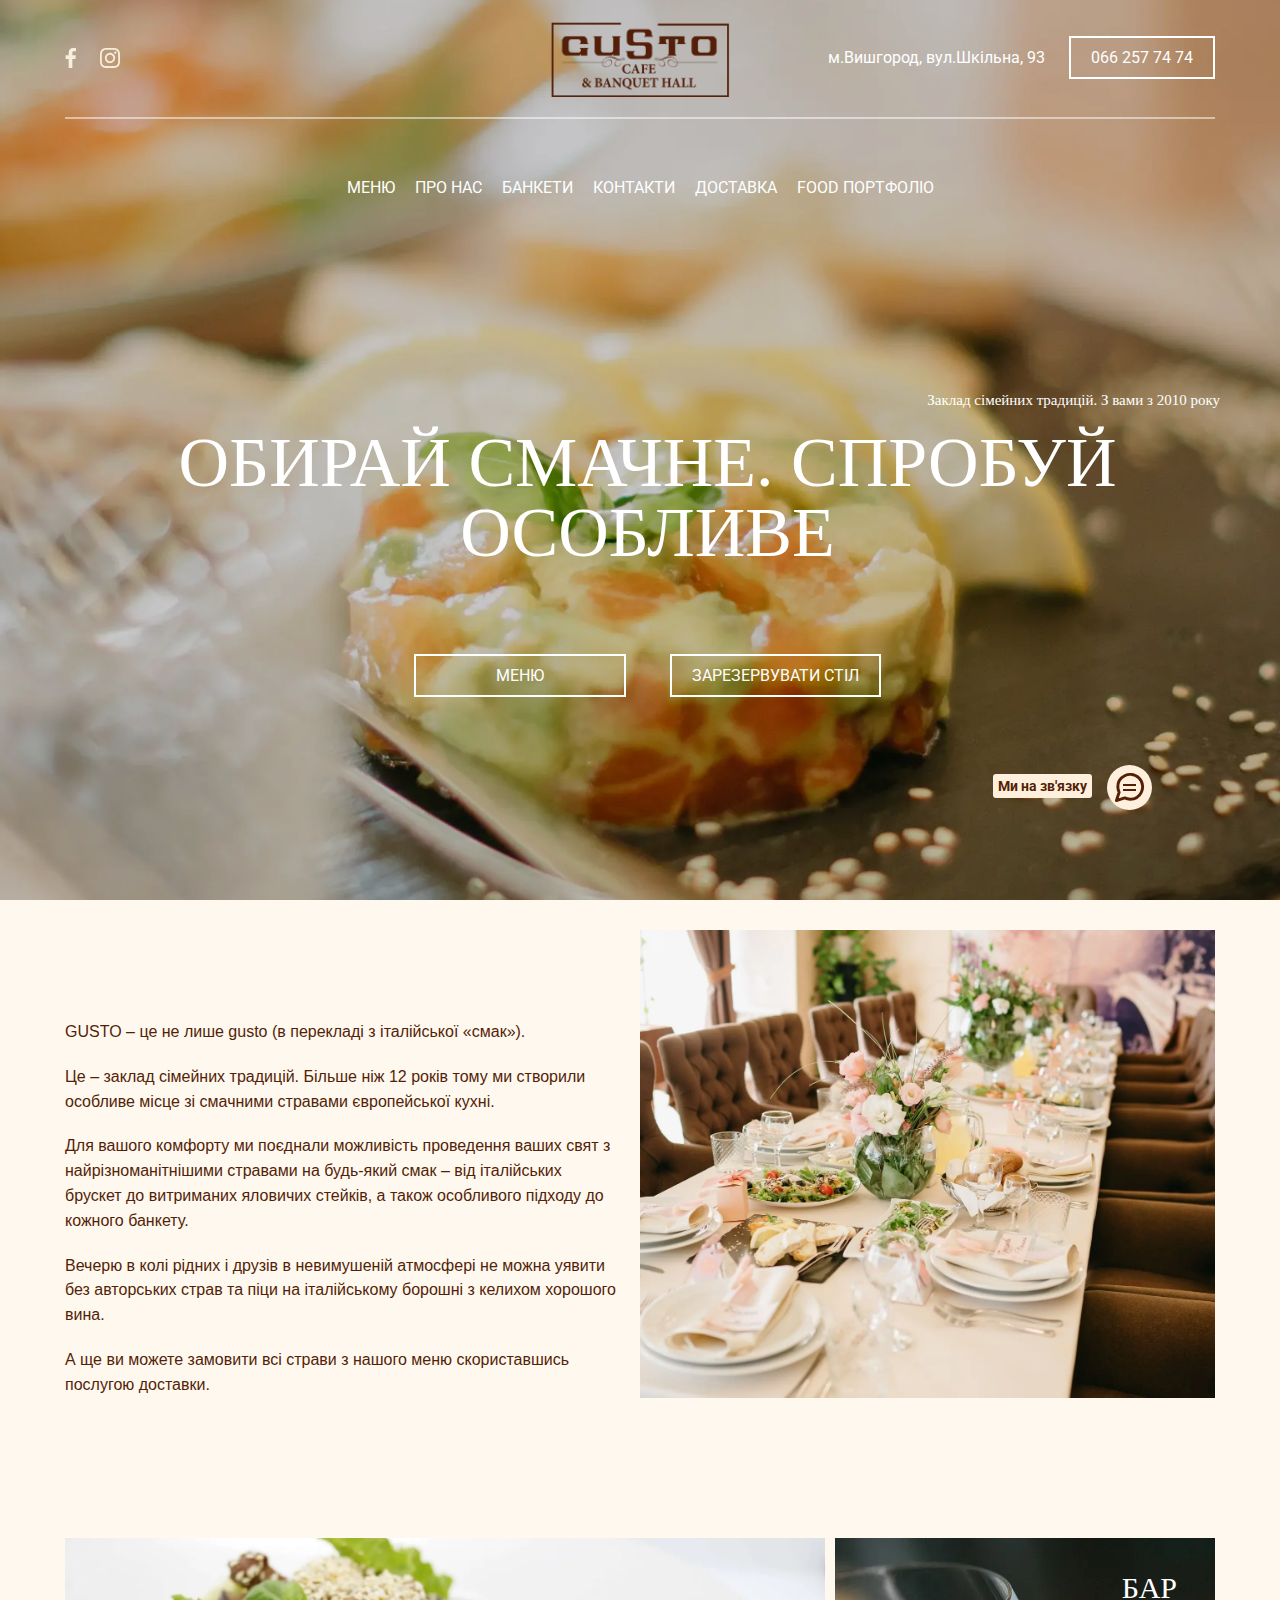
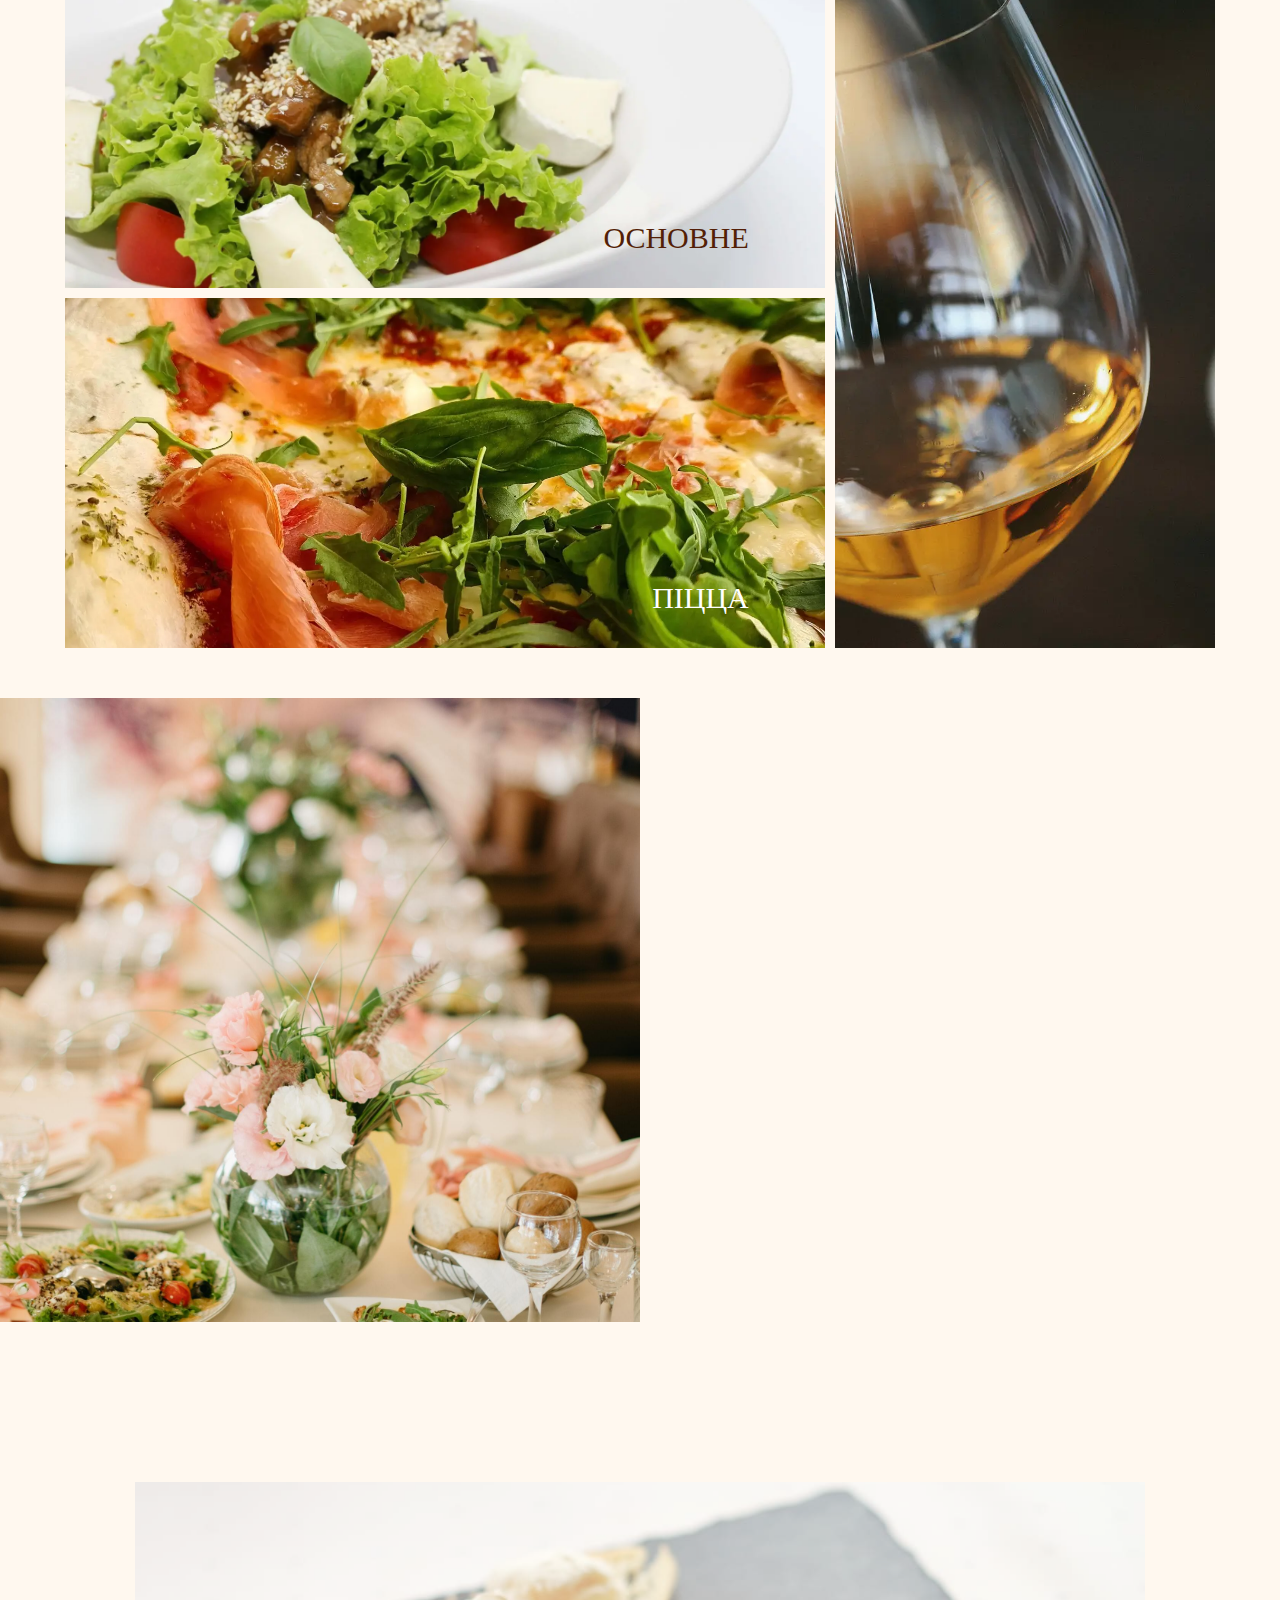
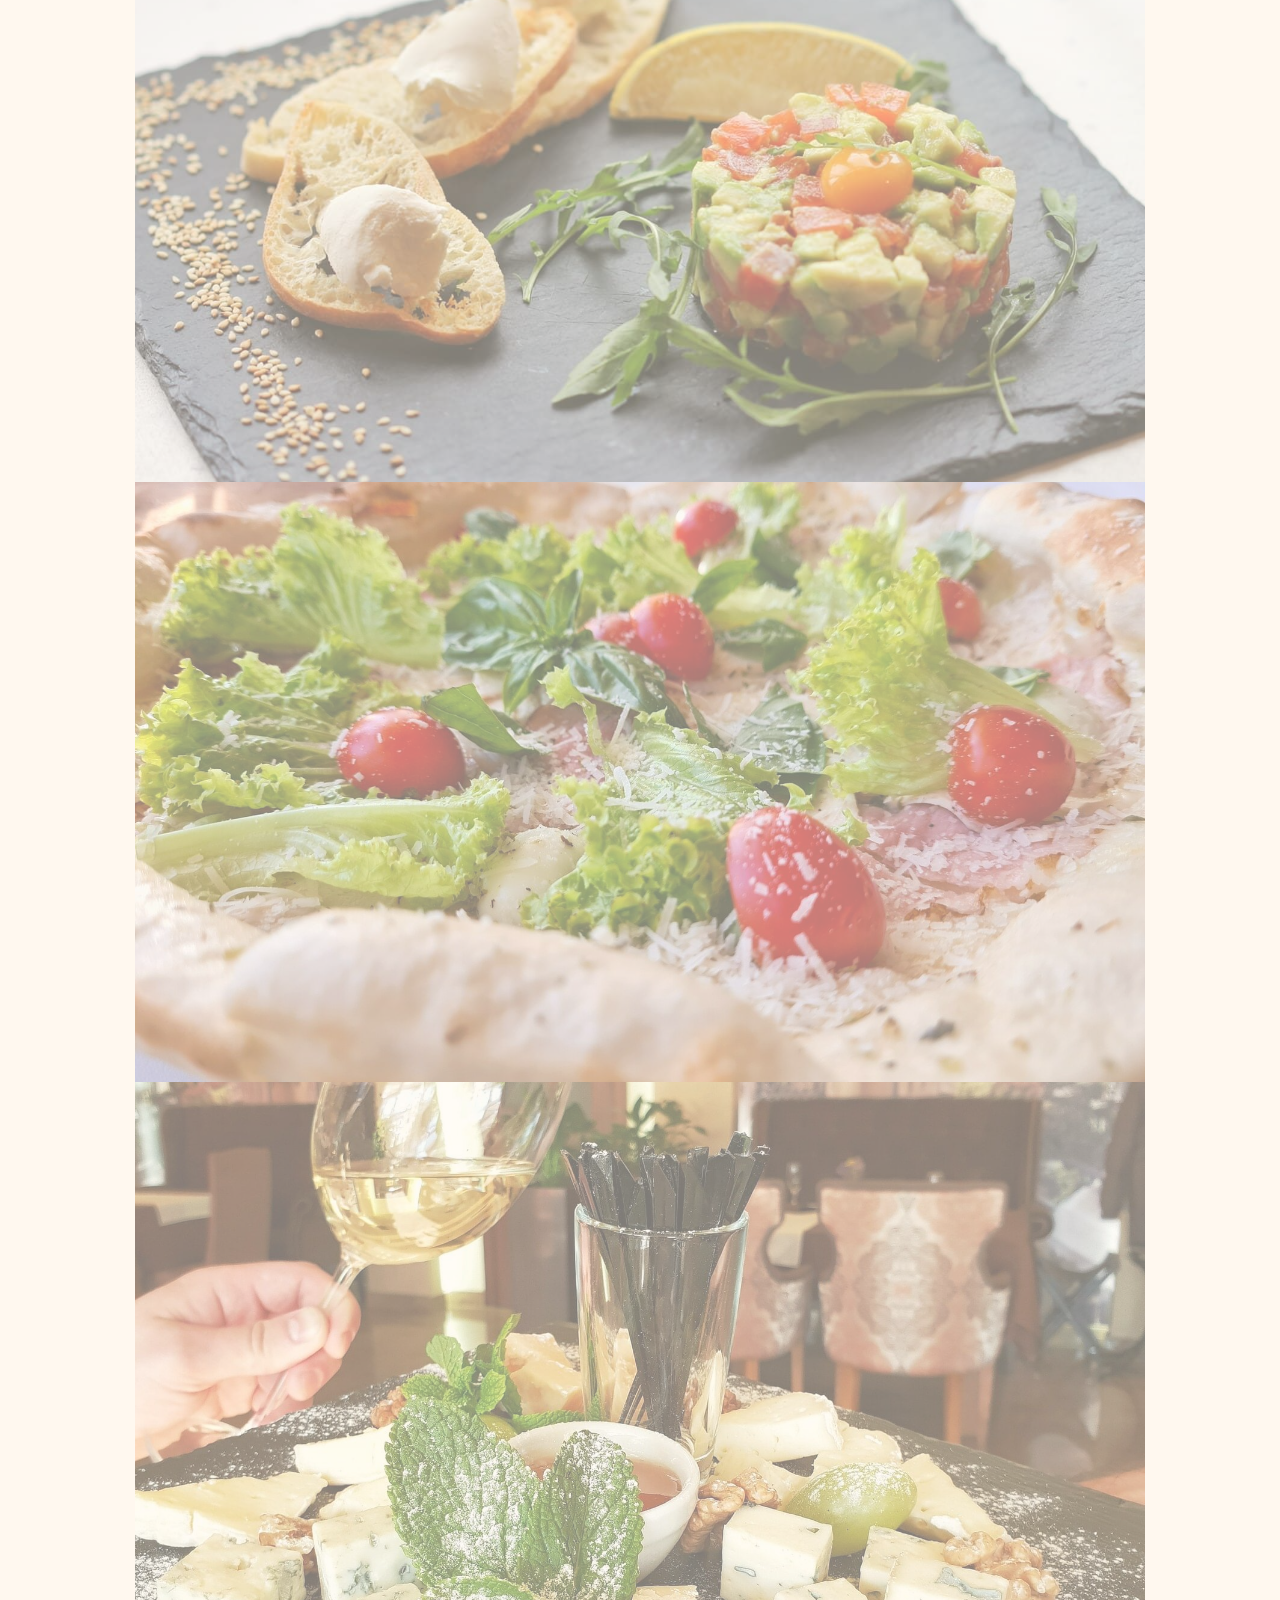
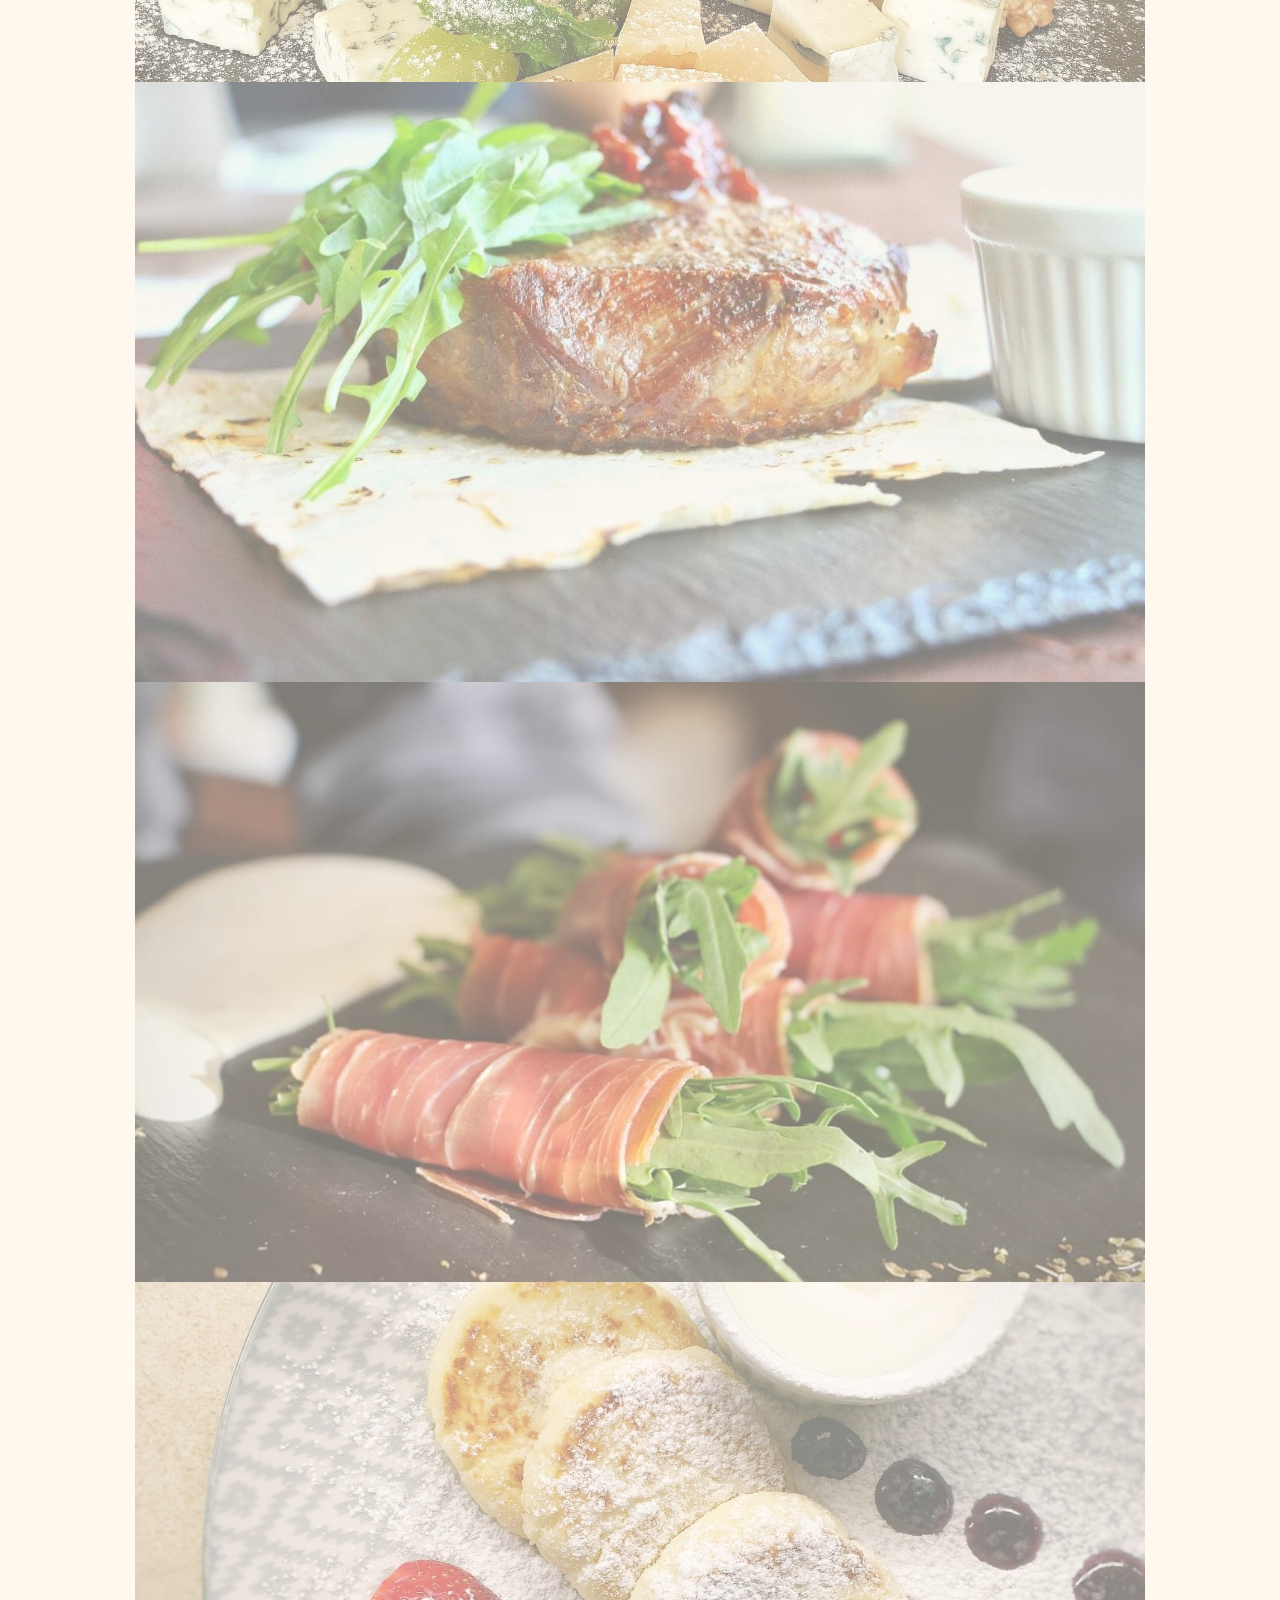
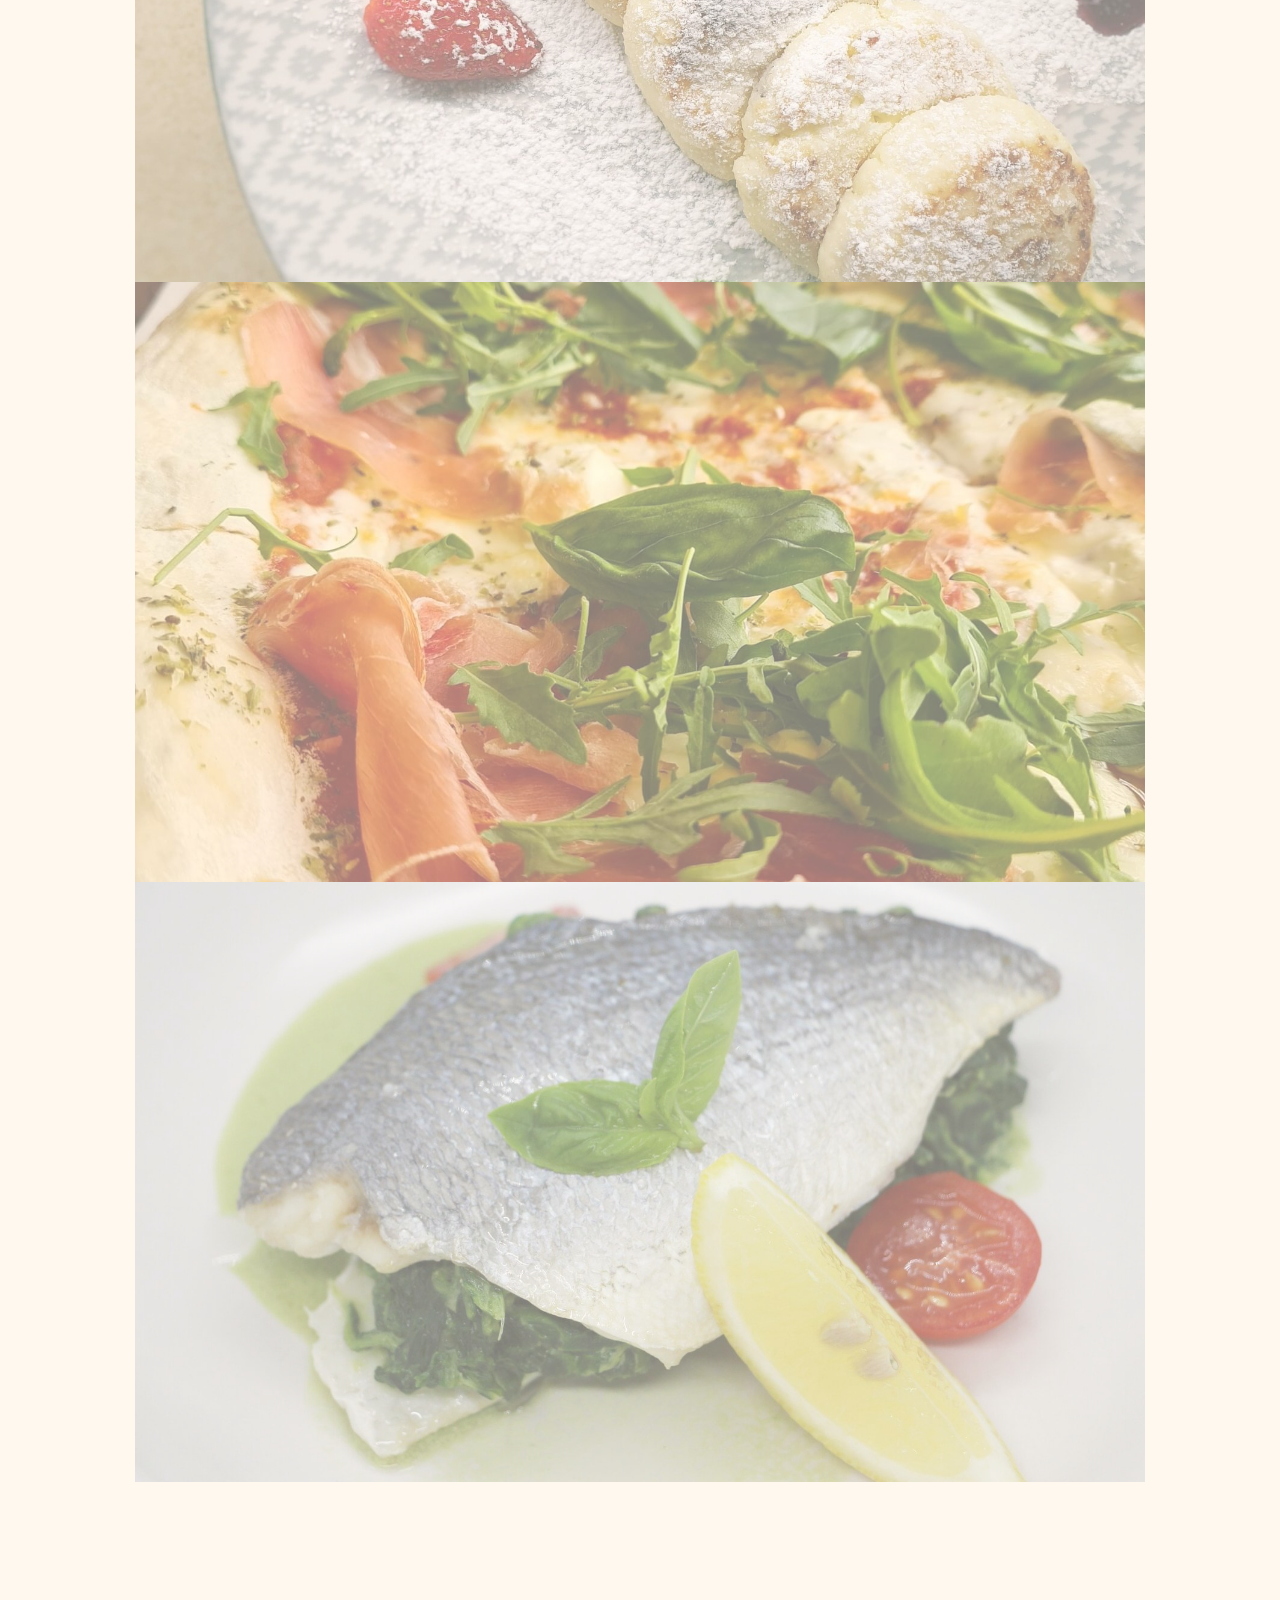
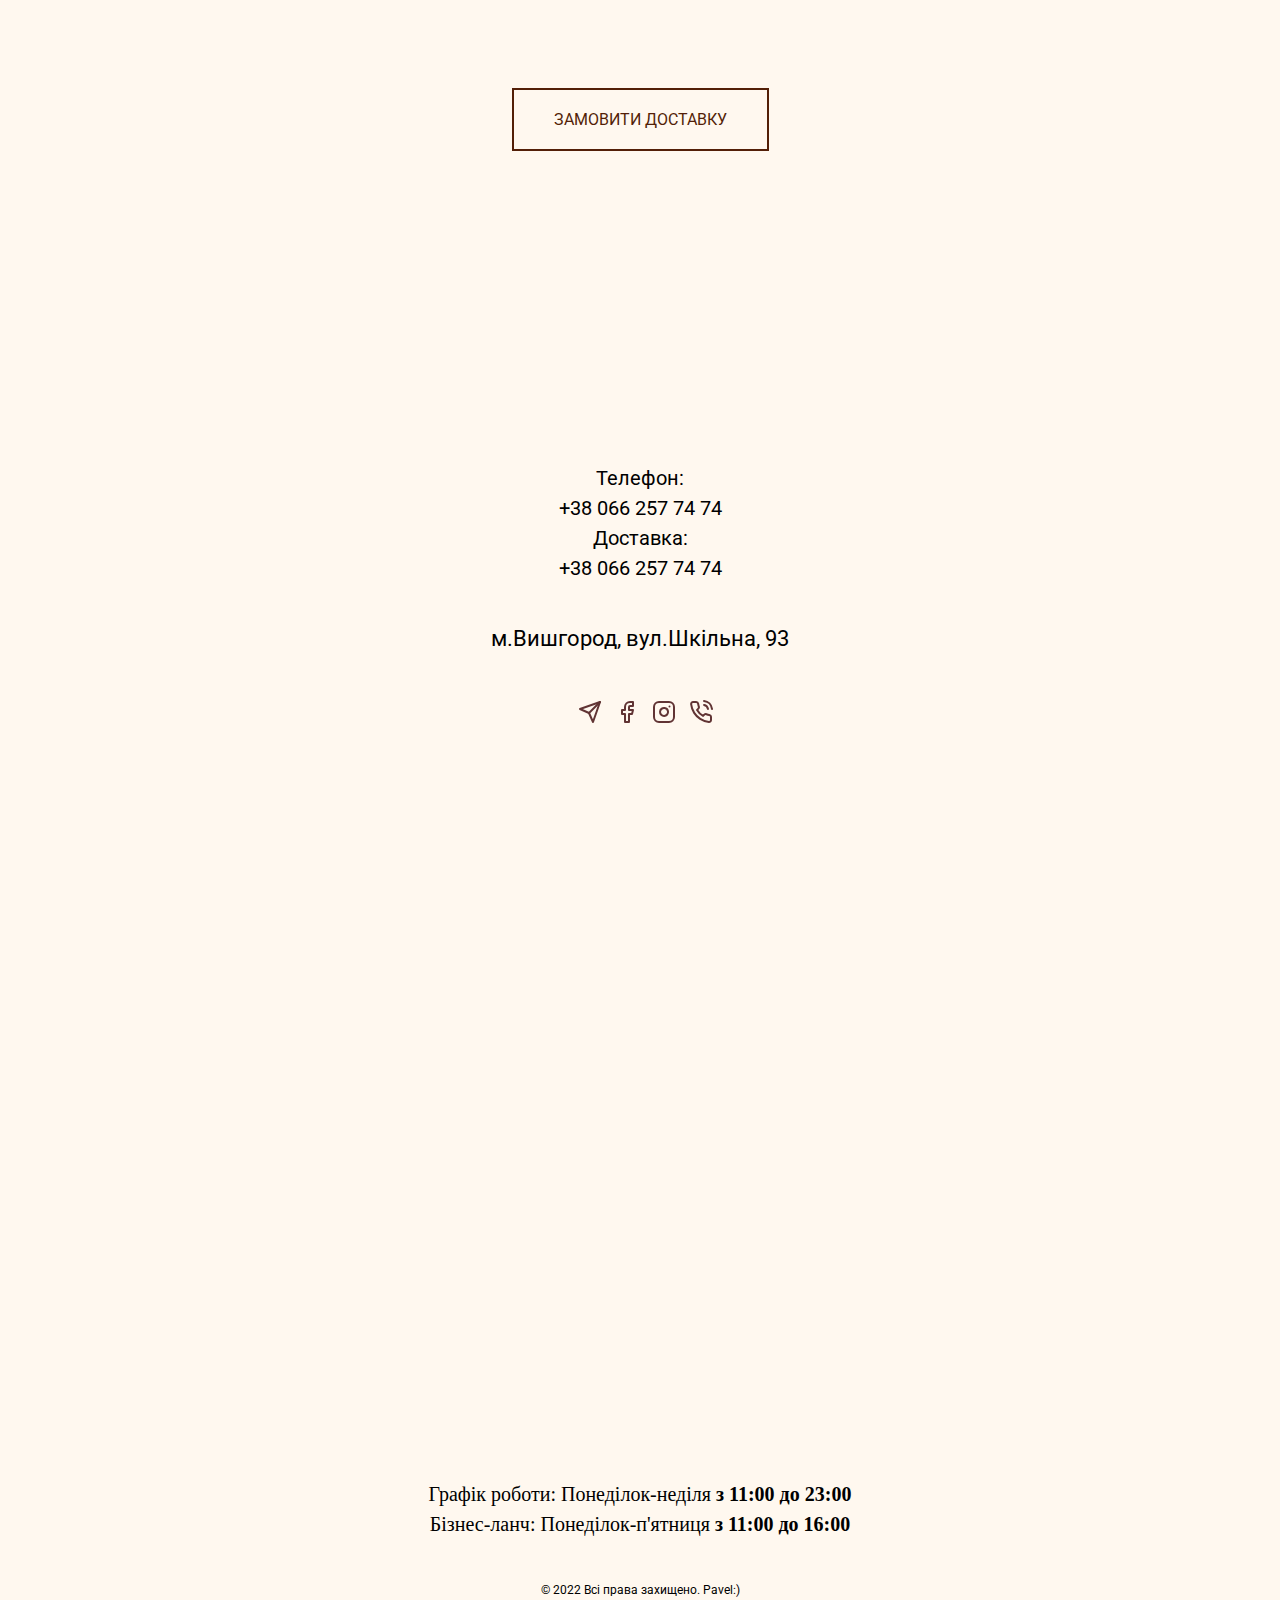
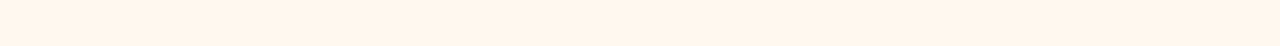
==== commit 166e9250: "Add files via upload" ====
--- a/index.html
+++ b/index.html
@@ -5,7 +5,7 @@
 	<meta http-equiv="X-UA-Compatible" content="IE=edge">
 	<meta name="viewport" content="width=device-width, initial-scale=1.0">
 	<link rel="shortcut icon" href="img/favicon.ico.ico">
-	<link rel="stylesheet" href="css/style.min.css?_v=20220628175351">
+	<link rel="stylesheet" href="css/style.min.css?_v=20220628182540">
 	<title>Gusto cafe & banquet hall</title>
 </head>
 	<body>
@@ -140,7 +140,7 @@
 										<button class="form-body-button" type="submit">Відправити</button>
 									</form>
 								</div>
-								<div class="reserve__body-bottomtext">Натискаючи кнопку "Відправити" Ви автоматично погоджуєтесь на обробку Ваших персональних даних та погоджуєтесь з <b>політико. конфідеційності.</b></div>
+								<div class="reserve__body-bottomtext">Натискаючи кнопку "Відправити" Ви автоматично погоджуєтесь на обробку Ваших персональних даних та погоджуєтесь з <b>політикою конфідеційності.</b></div>
 							</div>
 						</div>
 					</div>
@@ -229,9 +229,9 @@
 </footer>
 		</div>
 		<script>var pageType = 'main_page'; </script>
-		<script async src="https://maps.googleapis.com/maps/api/js?key=AIzaSyDwDDNPmuTFWRmj_k4eKpMDc2bsgTL9alw&callback=initMap&_v=20220628175351"></script>
-		<script src="https://code.jquery.com/jquery-3.4.1.min.js?_v=20220628175351"></script>
-		<script type="text/javascript" src="//cdn.jsdelivr.net/npm/slick-carousel@1.8.1/slick/slick.min.js?_v=20220628175351"></script>
-		<script src="js/app.min.js?_v=20220628175351"></script>
+		<script async src="https://maps.googleapis.com/maps/api/js?key=AIzaSyDwDDNPmuTFWRmj_k4eKpMDc2bsgTL9alw&callback=initMap&_v=20220628182540"></script>
+		<script src="https://code.jquery.com/jquery-3.4.1.min.js?_v=20220628182540"></script>
+		<script type="text/javascript" src="//cdn.jsdelivr.net/npm/slick-carousel@1.8.1/slick/slick.min.js?_v=20220628182540"></script>
+		<script src="js/app.min.js?_v=20220628182540"></script>
 	</body>
 </html>
--- a/css/style.min.css
+++ b/css/style.min.css
@@ -1 +1 @@
-@import url(https://fonts.googleapis.com/css2?family=Roboto&display=swap);*{padding:0;margin:0;border:0}*,:after,:before{-webkit-box-sizing:border-box;box-sizing:border-box}:active,:focus{outline:0}a:active,a:focus{outline:0}aside,footer,header,nav,section{display:block}body,html{height:100%;margin:0;padding:0;min-width:320px;position:relative;width:100%;color:#000}body{font-size:100%;line-height:1;font-size:14px;font-family:Roboto;-ms-text-size-adjust:100%;-moz-text-size-adjust:100%;-webkit-text-size-adjust:100%}body.lock{overflow:hidden}button,input,textarea{font-family:Roboto}input::-ms-clear{display:none}button{cursor:pointer;background-color:transparent}button::-moz-focus-inner{padding:0;border:0}a,a:visited{text-decoration:none;color:inherit}a:hover{text-decoration:none}ul li{list-style:none}img{vertical-align:top}h1,h2,h3,h4,h5,h6{font-weight:inherit;font-size:inherit}[class*=__container]{max-width:1180px;margin:0 auto;padding:0 15px}main{-webkit-box-flex:1;-ms-flex:1 1 auto;flex:1 1 auto}.wrapper{overflow:hidden;display:-webkit-box;display:-ms-flexbox;display:flex;-webkit-box-orient:vertical;-webkit-box-direction:normal;-ms-flex-direction:column;flex-direction:column;min-height:100%;background-color:#fff8ef}.title{color:#531f07;font-size:60px;font-family:Georgia;padding-bottom:30px;-webkit-transform:translate(0,100%);-ms-transform:translate(0,100%);transform:translate(0,100%);-webkit-transition:all .8s ease 0s;-o-transition:all .8s ease 0s;transition:all .8s ease 0s;opacity:0}.title._anim{-webkit-transform:translate(0,0);-ms-transform:translate(0,0);transform:translate(0,0);-webkit-transition:all .8s ease 0s;-o-transition:all .8s ease 0s;transition:all .8s ease 0s;opacity:1}.gusto__container{-webkit-box-pack:justify;-ms-flex-pack:justify;justify-content:space-between;height:100vh;position:relative}.gusto__top{display:-webkit-box;display:-ms-flexbox;display:flex;-webkit-box-align:center;-ms-flex-align:center;align-items:center;-webkit-box-pack:justify;-ms-flex-pack:justify;justify-content:space-between;padding:20px 0}.gusto__top-icon{z-index:2;-webkit-box-flex:1;-ms-flex:1 1 33.333%;flex:1 1 33.333%;font-size:18px}.gusto__top-icon-link{margin-right:20px}.gusto__top-icon-link img{-webkit-transition:all ease .5s;-o-transition:all ease .5s;transition:all ease .5s}.gusto__top-icon-link img:hover{-webkit-transform:scale(1.2);-ms-transform:scale(1.2);transform:scale(1.2);-webkit-transition:all ease .5s;-o-transition:all ease .5s;transition:all ease .5s}.gusto__top-label{z-index:2;max-width:180px;-webkit-transition:all ease .5s;-o-transition:all ease .5s;transition:all ease .5s;-webkit-transform:scale(0);-ms-transform:scale(0);transform:scale(0)}.gusto__top-label._anim{-webkit-transition:all ease .5s;-o-transition:all ease .5s;transition:all ease .5s;-webkit-transform:scale(1);-ms-transform:scale(1);transform:scale(1)}.gusto__top-label:hover{-webkit-transform:scale(1.2);-ms-transform:scale(1.2);transform:scale(1.2);-webkit-transition:all ease .5s;-o-transition:all ease .5s;transition:all ease .5s}.gusto__top-label img{width:100%;height:100%}.gusto__top-text{text-align:right;z-index:2;-webkit-box-flex:1;-ms-flex:1 1 33.333%;flex:1 1 33.333%;color:#fff;font-size:16px;font-family:Roboto}.gusto__top-text-link:hover{color:#531f07}.gusto__body{position:absolute;top:calc(60% - 147px);z-index:2;font-family:georgia;color:#fff;text-align:center}.gusto__body-subtitle{font-size:15px;text-align:right;padding:0 10px 20px 0;-webkit-transform:translate(100%,0);-ms-transform:translate(100%,0);transform:translate(100%,0);-webkit-transition:all .8s ease 0s;-o-transition:all .8s ease 0s;transition:all .8s ease 0s;opacity:0}.gusto__body-subtitle._anim{-webkit-transform:translate(0,0);-ms-transform:translate(0,0);transform:translate(0,0);-webkit-transition:all .8s ease .4s;-o-transition:all .8s ease .4s;transition:all .8s ease .4s;opacity:1}.gusto__body-title{font-size:70px;-webkit-transform:translate(100%,0);-ms-transform:translate(100%,0);transform:translate(100%,0);-webkit-transition:all .8s ease 0s;-o-transition:all .8s ease 0s;transition:all .8s ease 0s;opacity:0}.gusto__body-title._anim{-webkit-transform:translate(0,0);-ms-transform:translate(0,0);transform:translate(0,0);opacity:1}.gusto__body-buttons{margin-top:100px;color:#fff;font-size:16px;font-family:Roboto}.gusto__body-button-1{border:2px solid #fff;padding:10px 80px}.gusto__body-button-1:hover{border:2px solid #531f07;color:#531f07}.gusto__body-button-2{border:2px solid #fff;padding:10px 20px;margin-left:40px}.gusto__body-button-2:hover{border:2px solid #531f07;color:#531f07}.gusto__img{overflow:hidden}.gusto__img img{overflow:hidden;position:absolute;width:100%;height:100vh;top:0;left:0;-o-object-fit:cover;object-fit:cover}.gusto__connect{position:fixed;z-index:10;display:-webkit-box;display:-ms-flexbox;display:flex;-webkit-box-align:end;-ms-flex-align:end;align-items:flex-end;bottom:7%;right:10%}.gusto__connect-text{color:#531f07;font-size:14px;background-color:#fff0dd;padding:5px;font-weight:700;border-radius:3px;margin:0 15px 12px 0}.gusto__connect-icon-items{display:none;-webkit-box-orient:vertical;-webkit-box-direction:normal;-ms-flex-direction:column;flex-direction:column;-webkit-box-align:center;-ms-flex-align:center;align-items:center;-webkit-box-pack:center;-ms-flex-pack:center;justify-content:center;margin-bottom:20px}.gusto__connect-icon-items._active{display:-webkit-box;display:-ms-flexbox;display:flex}.gusto__connect-icon-items-link{-webkit-animation:pulsate-fwd 2s ease-in-out infinite both;animation:pulsate-fwd 2s ease-in-out infinite both;width:40px;height:40px;border-radius:50%;margin-bottom:10px}.gusto__connect-icon-items-link img{padding:10px;width:100%;height:100%}.gusto__connect-icon-items-link-1{background-color:#004d73}.gusto__connect-icon-items-link-2{background-color:#0284fe}.gusto__connect-icon-items-link-3{background-color:#935bbe}.gusto__connect-icon-items-link-4{background-color:#0087d0}.gusto__connect-icon-link{position:relative;width:45px;height:45px;background-color:#fff0dd;border-radius:50%;-webkit-animation:pulsate-fwd 1s ease-in-out infinite both;animation:pulsate-fwd 1s ease-in-out infinite both;cursor:pointer}.gusto__connect-icon-link._active{-webkit-animation:none;animation:none}.gusto__connect-icon-link._active img{display:none}.gusto__connect-icon-link._active:before{left:27%;width:50%;top:50%;-webkit-transform:rotate(-45deg) translate(0,-50%);-ms-transform:rotate(-45deg) translate(0,-50%);transform:rotate(-45deg) translate(0,-50%)}.gusto__connect-icon-link._active:after{left:27%;width:50%;bottom:50%;-webkit-transform:rotate(45deg) translate(0,50%);-ms-transform:rotate(45deg) translate(0,50%);transform:rotate(45deg) translate(0,50%)}.gusto__connect-icon-link img{padding:5px;width:100%;height:100%}.gusto__connect-icon-link:after,.gusto__connect-icon-link:before{left:35%;position:absolute;height:5%;width:30%;-webkit-transition:all .3s ease 0s;-o-transition:all .3s ease 0s;transition:all .3s ease 0s;background-color:#531f07}.gusto__connect-icon-link:after,.gusto__connect-icon-link:before{content:""}.gusto__connect-icon-link:before{top:42%}.gusto__connect-icon-link:after{bottom:42%}@-webkit-keyframes pulsate-fwd{0%{-webkit-transform:scale(1);transform:scale(1)}50%{-webkit-transform:scale(1.2);transform:scale(1.2)}100%{-webkit-transform:scale(1);transform:scale(1)}}@keyframes pulsate-fwd{0%{-webkit-transform:scale(1);transform:scale(1)}50%{-webkit-transform:scale(1.2);transform:scale(1.2)}100%{-webkit-transform:scale(1);transform:scale(1)}}.scrollup{background-color:#fff0dd;border-radius:50%;display:none;position:fixed;z-index:10;bottom:2%;right:10%;cursor:pointer}.darkblock{position:absolute;width:100%;height:100%;z-index:1;background-color:#000;opacity:.2}._border{border:2px solid #fff;padding:10px 20px;margin-left:20px}._border:hover{border:2px solid #531f07}hr{z-index:2;width:100%;position:relative;border:none;background-color:#fff;color:#fff;height:2px;opacity:.5}.header{position:absolute;top:20%;left:0;width:100%;z-index:10}.menu{color:#fff}.menu__icon{display:none}.menu__link{font-size:16px;text-transform:uppercase}.menu__link:hover{text-decoration:underline}.about__body{display:-webkit-box;display:-ms-flexbox;display:flex;padding-top:30px}.about__body-content{padding-right:20px;color:#531f07}.about__body-content-text{font-size:16px;font-family:arial;line-height:1.55}.about__body-content-text p:not(:last-child){padding-bottom:20px}.about__img{-webkit-box-flex:1;-ms-flex:1 0 50%;flex:1 0 50%}.about__img img{width:100%;height:100%;-o-object-fit:cover;object-fit:cover;-webkit-transition:all .5s ease 0s;-o-transition:all .5s ease 0s;transition:all .5s ease 0s}.about__img img:hover{-webkit-transform:scale(1.1);-ms-transform:scale(1.1);transform:scale(1.1);-webkit-transition:all .5s ease 0s;-o-transition:all .5s ease 0s;transition:all .5s ease 0s}.price__container{padding-bottom:50px}.price__title{padding-top:50px;text-align:center}.price__row{display:-webkit-box;display:-ms-flexbox;display:flex;-webkit-box-pack:center;-ms-flex-pack:center;justify-content:center;-webkit-box-align:center;-ms-flex-align:center;align-items:center;color:#fff}.price__row p{font-family:Georgia;font-size:30px}.price__row-column-1{display:-webkit-box;display:-ms-flexbox;display:flex;-webkit-box-orient:vertical;-webkit-box-direction:normal;-ms-flex-direction:column;flex-direction:column;-webkit-box-flex:1;-ms-flex:1 0 66%;flex:1 0 66%}.price__row-column-2{-webkit-box-flex:1;-ms-flex:1 1 33%;flex:1 1 33%;height:710px;margin-left:10px;position:relative}.price__row-column-2 p{position:absolute;right:10%;top:5%;z-index:2}.price__row-column-2 img{width:100%;height:100%;-o-object-fit:cover;object-fit:cover;-o-object-position:right;object-position:right;-webkit-transition:all .5s ease 0s;-o-transition:all .5s ease 0s;transition:all .5s ease 0s}.price__row-column-2 img:hover{-webkit-transform:scale(1.1);-ms-transform:scale(1.1);transform:scale(1.1);-webkit-transition:all .5s ease 0s;-o-transition:all .5s ease 0s;transition:all .5s ease 0s}.column-1__item-1{-webkit-box-flex:1;-ms-flex:1 1 50%;flex:1 1 50%;margin-bottom:10px;position:relative}.column-1__item-1 p{position:absolute;bottom:10%;right:10%;z-index:2;color:#531f07}.column-1__item-1 img{width:100%;max-height:350px;-o-object-fit:cover;object-fit:cover;-webkit-transition:all .5s ease 0s;-o-transition:all .5s ease 0s;transition:all .5s ease 0s}.column-1__item-1 img:hover{-webkit-transform:scale(1.1);-ms-transform:scale(1.1);transform:scale(1.1);-webkit-transition:all .5s ease 0s;-o-transition:all .5s ease 0s;transition:all .5s ease 0s}.column-1__item-2{-webkit-box-flex:1;-ms-flex:1 1 50%;flex:1 1 50%;position:relative}.column-1__item-2 p{position:absolute;bottom:10%;right:10%;z-index:2}.column-1__item-2 img{width:100%;max-height:350px;-o-object-fit:cover;object-fit:cover;-webkit-transition:all .5s ease 0s;-o-transition:all .5s ease 0s;transition:all .5s ease 0s}.column-1__item-2 img:hover{-webkit-transform:scale(1.1);-ms-transform:scale(1.1);transform:scale(1.1);-webkit-transition:all .5s ease 0s;-o-transition:all .5s ease 0s;transition:all .5s ease 0s}.bcg{background-position:center;background-size:cover;background-repeat:no-repeat}.bcg img{display:none}.col-2{display:-webkit-box;display:-ms-flexbox;display:flex;-webkit-box-align:center;-ms-flex-align:center;align-items:center;-webkit-transform:translate(100%,0);-ms-transform:translate(100%,0);transform:translate(100%,0);-webkit-transition:all .8s easy 0s;-o-transition:all .8s easy 0s;transition:all .8s easy 0s;opacity:0}.col-2._anim{-webkit-transform:translate(0,0);-ms-transform:translate(0,0);transform:translate(0,0);-webkit-transition:all .8s ease 0s;-o-transition:all .8s ease 0s;transition:all .8s ease 0s;opacity:1}.reserve{display:-webkit-box;display:-ms-flexbox;display:flex;overflow:hidden}.reserve__column{-webkit-box-flex:0;-ms-flex:0 0 50%;flex:0 0 50%}.reserve__img{height:100%}.reserve__body{padding:0 10%}.reserve__body-content{text-align:center;color:#531f07;max-width:460px}.reserve__body-title{font-size:46px;font-family:Georgia;padding-bottom:20px}.reserve__body-text{font-size:20px;padding-bottom:30px}.form-body{display:-webkit-box;display:-ms-flexbox;display:flex;-webkit-box-orient:vertical;-webkit-box-direction:normal;-ms-flex-direction:column;flex-direction:column}.form-body-items{background-color:transparent;height:60px;font-size:16px;border-bottom:1px solid #b3b3b3;margin-bottom:20px}.form-body-date{width:50%}.form-body button{margin:0 auto 20px;color:#613434;border:3px solid #613434;text-transform:uppercase;height:60px;font-size:16px;width:220px}.form-body input:focus{border-bottom:2px solid #000}.form-body input[type=date]::-webkit-calendar-picker-indicator{cursor:pointer;color:transparent;opacity:1;display:block;background:url("../img/reserve/calendar (1).svg") no-repeat;width:25px;height:25px;border-width:thin}.food{padding:50px 0}.food-title{text-align:center;padding-bottom:50px}.slick-track{display:-webkit-box;display:-ms-flexbox;display:flex;-webkit-box-align:start;-ms-flex-align:start;align-items:flex-start}.slider{position:relative;padding:0 50px}.slider__item{-webkit-transition:all .3s ease 0s;-o-transition:all .3s ease 0s;transition:all .3s ease 0s;height:600px;margin:0 20px;text-align:center;opacity:.5}.slider__item.slick-center{opacity:1}.slider .slick-arrow{position:absolute;top:50%;z-index:10;width:50px;height:50px;margin:-25px 0 0 0;font-size:0}.slider .slick-arrow.slick-prev{left:1.5%;background:url(../img/food/arrow-left.svg) 0 0/100% no-repeat}.slider .slick-arrow.slick-next{right:1.5%;background:url(../img/food/arrow-right.svg) 0 0/100% no-repeat}.slider .slick-dots{display:-webkit-box;display:-ms-flexbox;display:flex;-webkit-box-align:center;-ms-flex-align:center;align-items:center;-webkit-box-pack:center;-ms-flex-pack:center;justify-content:center;margin-top:20px}.slider .slick-dots li{list-style:none;margin:0 10px}.slider .slick-dots li.slick-active button{background-color:#222}.slider .slick-dots button{font-size:0;width:10px;height:10px;border-radius:50%;background-color:#c7c7c7}.delivery__body{padding:50px 0 70px 0;text-align:center}.delivery__body-title{padding-bottom:70px}.delivery__body-buttom{color:#531f07}.delivery__body-link{font-size:16px;border:2px solid #531f07;padding:20px 40px}.delivery__body-link:hover{background-color:#531f07;color:#fff8ef}.contact{position:relative}.contact__body{padding:80px 0;position:relative;z-index:1;text-align:center}.contact__body-items{padding:80px;background-color:#fff8ef;margin:0 auto;max-width:750px}.contact__body-items-text{font-size:20px}.contact__body-items-text p:not(:last-child){padding-bottom:10px}.contact__body-items-adress{font-size:22px}.contact__body-items-icon-link{margin-left:10px}.no-webp .parallax_img{background-image:url(../img/contact/01.png)}.parallax_img{top:0;width:100%;position:absolute;height:100%;background-attachment:fixed;background-repeat:no-repeat;background-position:center center;background-size:cover}.item:not(:last-child){padding-bottom:50px}#map{width:100%;height:500px}.footer{padding:100px 0 50px 0;text-align:center}.footer__work{padding-bottom:50px;font-size:20px;font-family:Georgia}.footer__work p:first-child{padding-bottom:10px}.footer__lecense{font-size:12px}.gusto-menu{position:relative}.gusto-menu__container{z-index:2;position:relative}.gusto-menu__top{padding:0 0 50px 0;display:-webkit-box;display:-ms-flexbox;display:flex;-webkit-box-pack:justify;-ms-flex-pack:justify;justify-content:space-between;-webkit-box-align:center;-ms-flex-align:center;align-items:center;color:#fff8ef}.gusto-menu__top-button-link{border:2px solid #531f07;background-color:#531f07;font-size:16px;padding:20px 40px}.gusto-menu__top-button-link:hover{background-color:transparent}.gusto-menu__content{padding:20px 0 30px 0;text-align:center;z-index:2}.gusto-menu__img{position:absolute;width:100%;height:100%;top:0;left:0}.gusto-menu-logo{z-index:2;max-width:180px;-webkit-transition:all ease .5s;-o-transition:all ease .5s;transition:all ease .5s;-webkit-transform:scale(0);-ms-transform:scale(0);transform:scale(0)}.gusto-menu-logo._anim{-webkit-transition:all ease .5s;-o-transition:all ease .5s;transition:all ease .5s;-webkit-transform:scale(1);-ms-transform:scale(1);transform:scale(1)}.gusto-menu-logo:hover{-webkit-transform:scale(1.2);-ms-transform:scale(1.2);transform:scale(1.2);-webkit-transition:all ease .5s;-o-transition:all ease .5s;transition:all ease .5s}.gusto-menu-logo img{width:100%;height:100%}.gusto-menu-text{color:#fff}.gusto-menu-text h2{font-size:70px;padding-bottom:50px}.gusto-menu-text p{font-size:20px}.gusto-shadowblock{top:0;position:absolute;width:100%;height:100%;z-index:1;background:-webkit-gradient(linear,left top,left bottom,from(rgba(255,248,239,.5)),to(rgba(83,31,7,.4)));background:-o-linear-gradient(top,rgba(255,248,239,.5),rgba(83,31,7,.4));background:linear-gradient(to bottom,rgba(255,248,239,.5),rgba(83,31,7,.4))}.main-menu{padding:50px 0}.main-menu__container{text-align:center}.select{display:none}.tabs{font-size:0}.tabs>input[type=radio]{display:none}#tab-btn-1:checked~#content-1,#tab-btn-2:checked~#content-2,#tab-btn-3:checked~#content-3,#tab-btn-4:checked~#content-4,#tab-btn-5:checked~#content-5,#tab-btn-6:checked~#content-6{display:block}.tabs>div{display:none;text-align:left;padding:50px 0 0 30px;font-size:16px}.tabs label{-webkit-box-align:center;-ms-flex-align:center;align-items:center;-webkit-user-select:none;-moz-user-select:none;-ms-user-select:none;user-select:none;border-bottom:1px solid #e0e0e0;padding:10px 20px;font-size:16px;color:#000;cursor:pointer;position:relative}.tabs>input[type=radio]:checked+label{border-bottom:3px solid #531f07;color:#531f07}.tabs__block-content{padding-top:20px}.tabs__block-title{font-size:18px;color:#000;font-weight:700;padding-bottom:5px}.tabs__block-price{font-size:18px;color:#000;padding-bottom:5px}.tabs__block-price span{color:#545454;font-size:14px}.pizza-menu{padding:50px 0}.pizza-menu__container{text-align:center}.select-2{display:none}.pizza-tabs{font-size:0}.pizza-tabs>input[type=radio]{display:none}#pizza-tab-btn-1:checked~#content-pizza-1,#pizza-tab-btn-2:checked~#content-pizza-2{display:block}.pizza-tabs>div{display:none;text-align:left;padding:50px 0 0 30px;font-size:16px}.pizza-tabs label{-webkit-box-align:center;-ms-flex-align:center;align-items:center;-webkit-user-select:none;-moz-user-select:none;-ms-user-select:none;user-select:none;border-bottom:1px solid #e0e0e0;padding:10px 20px;font-size:16px;color:#000;cursor:pointer;position:relative}.pizza-tabs>input[type=radio]:checked+label{border-bottom:3px solid #531f07;color:#531f07}.pizza-tabs__block-content{padding-top:20px}.pizza-tabs__block-title{font-size:18px;color:#000;font-weight:700;padding-bottom:5px}.pizza-tabs__block-price{font-size:18px;color:#000;padding-bottom:5px}.pizza-tabs__block-price span{color:#545454;font-size:14px}.bar-menu{padding:50px 0}.bar-menu__container{text-align:center}.select-3{display:none}.bar-tabs{font-size:0}.bar-tabs>input[type=radio]{display:none}#bar-tab-btn-1:checked~#content-bar-1,#bar-tab-btn-2:checked~#content-bar-2,#bar-tab-btn-3:checked~#content-bar-3,#bar-tab-btn-4:checked~#content-bar-4,#bar-tab-btn-5:checked~#content-bar-5,#bar-tab-btn-6:checked~#content-bar-6{display:block}.bar-tabs>div{display:none;text-align:left;padding:50px 0 0 30px;font-size:16px}.bar-tabs label{-webkit-box-align:center;-ms-flex-align:center;align-items:center;-webkit-user-select:none;-moz-user-select:none;-ms-user-select:none;user-select:none;border-bottom:1px solid #e0e0e0;padding:10px 20px;font-size:16px;color:#000;cursor:pointer;position:relative}.bar-tabs>input[type=radio]:checked+label{border-bottom:3px solid #531f07;color:#531f07}.bar-tabs__block-content{padding-top:20px}.bar-tabs__block-title{font-size:18px;color:#000;font-weight:700;padding-bottom:5px}.bar-tabs__block-price{font-size:18px;color:#000;padding-bottom:5px}.bar-tabs__block-price span{color:#545454;font-size:14px}@media (min-width:767.98px){.menu__list{display:-webkit-box;display:-ms-flexbox;display:flex;-webkit-box-align:center;-ms-flex-align:center;align-items:center;-webkit-box-pack:center;-ms-flex-pack:center;justify-content:center}.menu__list li:not(:last-child){padding-right:20px}}@media (max-width:1080px){[class*=__container]{max-width:970px}.gusto__top-text{display:-webkit-box;display:-ms-flexbox;display:flex;-webkit-box-orient:vertical;-webkit-box-direction:normal;-ms-flex-direction:column;flex-direction:column;-webkit-box-align:end;-ms-flex-align:end;align-items:flex-end}.gusto__body-title{font-size:50px}.gusto__body-subtitle{max-width:850px}._border{margin-top:10px;max-width:180px}.tabs label{padding:10px 10px}.bar-tabs label{padding:10px 10px}}@media (max-width:991.98px){[class*=__container]{max-width:750px}.title{text-align:center;font-size:50px}.about__body{-webkit-box-orient:vertical;-webkit-box-direction:normal;-ms-flex-direction:column;flex-direction:column}.about__body-content{padding:0 0 20px 0}.price__row-column-1{-webkit-box-flex:1;-ms-flex:1 0 50%;flex:1 0 50%}.price__row-column-2{-webkit-box-flex:1;-ms-flex:1 1 50%;flex:1 1 50%;height:660px}.column-1__item-1 img{height:325px}.column-1__item-2 img{height:325px}.reserve{height:100%}.reserve__column{-webkit-box-flex:1;-ms-flex:1 1 100%;flex:1 1 100%;-webkit-box-pack:center;-ms-flex-pack:center;justify-content:center}.reserve__body-content{max-width:750px}.col-1{display:none}.slider__item{height:500px}.tabs label{padding:10px 5px;font-size:14px}.pizza-tabs label{padding:10px 5px;font-size:14px}.bar-tabs label{padding:10px 5px;font-size:14px}}@media (max-width:767.98px){body.lock{width:100%;overflow:hidden}[class*=__container]{max-width:none}.title{text-align:center;font-size:30px;padding-bottom:10px}.gusto__connect{right:5%}.gusto__top-icon{-webkit-box-ordinal-group:4;-ms-flex-order:3;order:3;text-align:center}.gusto__top-text{-webkit-box-ordinal-group:2;-ms-flex-order:1;order:1;-webkit-box-align:start;-ms-flex-align:start;align-items:flex-start}.gusto__top-label{-webkit-box-ordinal-group:3;-ms-flex-order:2;order:2}.gusto__body{top:calc(50% - 147px)}.gusto__body-title{font-size:40px}.gusto__body-subtitle{text-align:center}.scrollup{right:5%}.header{top:10%}.menu{position:absolute;right:10%}.menu__body{position:fixed;width:100%;height:100%;top:0;left:-100%;background-color:#fff8ef;-webkit-transition:left .3s ease 0s;-o-transition:left .3s ease 0s;transition:left .3s ease 0s;padding:50px 30px 30px 30px;color:#531f07;overflow:auto}.menu__body._active{left:0}.menu__list{margin-top:50px}.menu__list li{margin:0 0 40px 0;text-align:center}.menu__link{font-size:40px;font-family:Georgia;text-transform:none}.menu__icon{z-index:5;display:block;position:fixed;top:5.5%;width:30px;height:18px;cursor:pointer}.menu__icon span,.menu__icon:after,.menu__icon:before{left:0;position:absolute;height:15%;width:100%;-webkit-transition:all .3s ease 0s;-o-transition:all .3s ease 0s;transition:all .3s ease 0s;background-color:#531f07}.menu__icon:after,.menu__icon:before{content:""}.menu__icon:before{top:0}.menu__icon:after{bottom:0}.menu__icon span{top:50%;-webkit-transform:scale(1) translate(0,-50%);-ms-transform:scale(1) translate(0,-50%);transform:scale(1) translate(0,-50%)}.menu__icon._active span{-webkit-transform:scale(0) translate(0,-50%);-ms-transform:scale(0) translate(0,-50%);transform:scale(0) translate(0,-50%)}.menu__icon._active:before{top:50%;-webkit-transform:rotate(-45deg) translate(0,-50%);-ms-transform:rotate(-45deg) translate(0,-50%);transform:rotate(-45deg) translate(0,-50%)}.menu__icon._active:after{bottom:50%;-webkit-transform:rotate(45deg) translate(0,50%);-ms-transform:rotate(45deg) translate(0,50%);transform:rotate(45deg) translate(0,50%)}.price__row{display:block}.price__row-column-2{margin:0;height:325px}.price__row-column-2 p{top:calc(90% - 30px)}.column-1__item-1{margin-bottom:0}.reserve__body-title{font-size:30px;font-family:Georgia;padding-bottom:20px}.reserve__body-text{font-size:16px}.form-body button{width:150px}.slider{padding:0 0}.slider__item{opacity:0;height:400px}.food-title{padding-bottom:30px}.slick-list{overflow:hidden}.delivery__body-link{padding:20px 20px}.contact__body{padding:80px 10px}.contact__body-items{max-width:450px;padding:50px 0}.item:not(:last-child){padding-bottom:30px}.gusto-menu__top-button-link{border:2px solid #531f07;background-color:#531f07;font-size:16px;padding:10px 20px}.gusto-menu-text{color:#fff}.gusto-menu-text h2{font-size:50px;padding-bottom:50px}.gusto-menu-logo{z-index:2;max-width:150px}.tabs label{display:none}.select{display:block;border-color:#f7efe4;background-color:#f7efe4;width:70%;padding:16px 20px;color:#531f07;font-size:16px;font-weight:700;margin-left:30px}.pizza-tabs label{display:none}.select-2{display:block;border-color:#f7efe4;background-color:#f7efe4;width:70%;padding:16px 20px;color:#531f07;font-size:16px;font-weight:700;margin-left:30px}.bar-tabs label{display:none}.select-3{display:block;border-color:#f7efe4;background-color:#f7efe4;width:70%;padding:16px 20px;color:#531f07;font-size:16px;font-weight:700;margin-left:30px}}@media (max-width:660px){.gusto__body{left:calc(50% - 250px);width:500px}.gusto__top-text{display:none}}@media (max-width:500px){.gusto__body{left:calc(50% - 175px);width:350px}.gusto__body-title{margin:0 10px;font-size:30px}.gusto__body-subtitle{padding:20px 0}.gusto__body-buttons{display:-webkit-box;display:-ms-flexbox;display:flex;-webkit-box-orient:vertical;-webkit-box-direction:normal;-ms-flex-direction:column;flex-direction:column;-webkit-box-align:center;-ms-flex-align:center;align-items:center;-webkit-box-pack:center;-ms-flex-pack:center;justify-content:center;text-align:center}.gusto__body-button-2{margin:30px 0 0 0}.gusto__connect-text{display:none}.slider__item{height:300px;margin:0 0}.slider .slick-arrow{width:30px;height:30px}}@media (max-width:479.98px){[class*=__container]{max-width:none}}.webp .parallax_img{background-image:url(../img/contact/01.webp)}+@import url(https://fonts.googleapis.com/css2?family=Roboto&display=swap);*{padding:0;margin:0;border:0}*,:after,:before{-webkit-box-sizing:border-box;box-sizing:border-box}:active,:focus{outline:0}a:active,a:focus{outline:0}aside,footer,header,nav,section{display:block}body,html{height:100%;margin:0;padding:0;min-width:320px;position:relative;width:100%;color:#000}body{font-size:100%;line-height:1;font-size:14px;font-family:Roboto;-ms-text-size-adjust:100%;-moz-text-size-adjust:100%;-webkit-text-size-adjust:100%}body.lock{overflow:hidden}button,input,textarea{font-family:Roboto}input::-ms-clear{display:none}button{cursor:pointer;background-color:transparent}button::-moz-focus-inner{padding:0;border:0}a,a:visited{text-decoration:none;color:inherit}a:hover{text-decoration:none}ul li{list-style:none}img{vertical-align:top}h1,h2,h3,h4,h5,h6{font-weight:inherit;font-size:inherit}[class*=__container]{max-width:1180px;margin:0 auto;padding:0 15px}main{-webkit-box-flex:1;-ms-flex:1 1 auto;flex:1 1 auto}.wrapper{overflow:hidden;display:-webkit-box;display:-ms-flexbox;display:flex;-webkit-box-orient:vertical;-webkit-box-direction:normal;-ms-flex-direction:column;flex-direction:column;min-height:100%;background-color:#fff8ef}.title{color:#531f07;font-size:60px;font-family:Georgia;padding-bottom:30px;-webkit-transform:translate(0,100%);-ms-transform:translate(0,100%);transform:translate(0,100%);-webkit-transition:all .8s ease 0s;-o-transition:all .8s ease 0s;transition:all .8s ease 0s;opacity:0}.title._anim{-webkit-transform:translate(0,0);-ms-transform:translate(0,0);transform:translate(0,0);-webkit-transition:all .8s ease 0s;-o-transition:all .8s ease 0s;transition:all .8s ease 0s;opacity:1}.gusto__container{-webkit-box-pack:justify;-ms-flex-pack:justify;justify-content:space-between;height:100vh;position:relative}.gusto__top{display:-webkit-box;display:-ms-flexbox;display:flex;-webkit-box-align:center;-ms-flex-align:center;align-items:center;-webkit-box-pack:justify;-ms-flex-pack:justify;justify-content:space-between;padding:20px 0}.gusto__top-icon{z-index:2;-webkit-box-flex:1;-ms-flex:1 1 33.333%;flex:1 1 33.333%;font-size:18px}.gusto__top-icon-link{margin-right:20px}.gusto__top-icon-link img{-webkit-transition:all ease .5s;-o-transition:all ease .5s;transition:all ease .5s}.gusto__top-icon-link img:hover{-webkit-transform:scale(1.2);-ms-transform:scale(1.2);transform:scale(1.2);-webkit-transition:all ease .5s;-o-transition:all ease .5s;transition:all ease .5s}.gusto__top-label{z-index:2;max-width:180px;-webkit-transition:all ease .5s;-o-transition:all ease .5s;transition:all ease .5s;-webkit-transform:scale(0);-ms-transform:scale(0);transform:scale(0)}.gusto__top-label._anim{-webkit-transition:all ease .5s;-o-transition:all ease .5s;transition:all ease .5s;-webkit-transform:scale(1);-ms-transform:scale(1);transform:scale(1)}.gusto__top-label:hover{-webkit-transform:scale(1.2);-ms-transform:scale(1.2);transform:scale(1.2);-webkit-transition:all ease .5s;-o-transition:all ease .5s;transition:all ease .5s}.gusto__top-label img{width:100%;height:100%}.gusto__top-text{text-align:right;z-index:2;-webkit-box-flex:1;-ms-flex:1 1 33.333%;flex:1 1 33.333%;color:#fff;font-size:16px;font-family:Roboto}.gusto__top-text-link:hover{color:#531f07}.gusto__body{position:absolute;top:calc(60% - 147px);z-index:2;font-family:georgia;color:#fff;text-align:center}.gusto__body-subtitle{font-size:15px;text-align:right;padding:0 10px 20px 0;-webkit-transform:translate(100%,0);-ms-transform:translate(100%,0);transform:translate(100%,0);-webkit-transition:all .8s ease 0s;-o-transition:all .8s ease 0s;transition:all .8s ease 0s;opacity:0}.gusto__body-subtitle._anim{-webkit-transform:translate(0,0);-ms-transform:translate(0,0);transform:translate(0,0);-webkit-transition:all .8s ease .4s;-o-transition:all .8s ease .4s;transition:all .8s ease .4s;opacity:1}.gusto__body-title{font-size:70px;-webkit-transform:translate(100%,0);-ms-transform:translate(100%,0);transform:translate(100%,0);-webkit-transition:all .8s ease 0s;-o-transition:all .8s ease 0s;transition:all .8s ease 0s;opacity:0}.gusto__body-title._anim{-webkit-transform:translate(0,0);-ms-transform:translate(0,0);transform:translate(0,0);opacity:1}.gusto__body-buttons{margin-top:100px;color:#fff;font-size:16px;font-family:Roboto}.gusto__body-button-1{border:2px solid #fff;padding:10px 80px}.gusto__body-button-1:hover{border:2px solid #531f07;color:#531f07}.gusto__body-button-2{border:2px solid #fff;padding:10px 20px;margin-left:40px}.gusto__body-button-2:hover{border:2px solid #531f07;color:#531f07}.gusto__img{overflow:hidden}.gusto__img img{overflow:hidden;position:absolute;width:100%;height:100vh;top:0;left:0;-o-object-fit:cover;object-fit:cover}.gusto__connect{position:fixed;z-index:10;display:-webkit-box;display:-ms-flexbox;display:flex;-webkit-box-align:end;-ms-flex-align:end;align-items:flex-end;bottom:10%;right:10%}.gusto__connect-text{color:#531f07;font-size:14px;background-color:#fff0dd;padding:5px;font-weight:700;border-radius:3px;margin:0 15px 12px 0}.gusto__connect-icon-items{display:none;-webkit-box-orient:vertical;-webkit-box-direction:normal;-ms-flex-direction:column;flex-direction:column;-webkit-box-align:center;-ms-flex-align:center;align-items:center;-webkit-box-pack:center;-ms-flex-pack:center;justify-content:center;margin-bottom:20px}.gusto__connect-icon-items._active{display:-webkit-box;display:-ms-flexbox;display:flex}.gusto__connect-icon-items-link{-webkit-animation:pulsate-fwd 2s ease-in-out infinite both;animation:pulsate-fwd 2s ease-in-out infinite both;width:40px;height:40px;border-radius:50%;margin-bottom:10px}.gusto__connect-icon-items-link img{padding:10px;width:100%;height:100%}.gusto__connect-icon-items-link-1{background-color:#004d73}.gusto__connect-icon-items-link-2{background-color:#0284fe}.gusto__connect-icon-items-link-3{background-color:#935bbe}.gusto__connect-icon-items-link-4{background-color:#0087d0}.gusto__connect-icon-link{position:relative;width:45px;height:45px;background-color:#fff0dd;border-radius:50%;-webkit-animation:pulsate-fwd 1s ease-in-out infinite both;animation:pulsate-fwd 1s ease-in-out infinite both;cursor:pointer}.gusto__connect-icon-link._active{-webkit-animation:none;animation:none}.gusto__connect-icon-link._active img{display:none}.gusto__connect-icon-link._active:before{left:27%;width:50%;top:50%;-webkit-transform:rotate(-45deg) translate(0,-50%);-ms-transform:rotate(-45deg) translate(0,-50%);transform:rotate(-45deg) translate(0,-50%)}.gusto__connect-icon-link._active:after{left:27%;width:50%;bottom:50%;-webkit-transform:rotate(45deg) translate(0,50%);-ms-transform:rotate(45deg) translate(0,50%);transform:rotate(45deg) translate(0,50%)}.gusto__connect-icon-link img{padding:5px;width:100%;height:100%}.gusto__connect-icon-link:after,.gusto__connect-icon-link:before{left:35%;position:absolute;height:5%;width:30%;-webkit-transition:all .3s ease 0s;-o-transition:all .3s ease 0s;transition:all .3s ease 0s;background-color:#531f07}.gusto__connect-icon-link:after,.gusto__connect-icon-link:before{content:""}.gusto__connect-icon-link:before{top:42%}.gusto__connect-icon-link:after{bottom:42%}@-webkit-keyframes pulsate-fwd{0%{-webkit-transform:scale(1);transform:scale(1)}50%{-webkit-transform:scale(1.2);transform:scale(1.2)}100%{-webkit-transform:scale(1);transform:scale(1)}}@keyframes pulsate-fwd{0%{-webkit-transform:scale(1);transform:scale(1)}50%{-webkit-transform:scale(1.2);transform:scale(1.2)}100%{-webkit-transform:scale(1);transform:scale(1)}}.scrollup{background-color:#fff0dd;border-radius:50%;display:none;position:fixed;z-index:10;bottom:2%;right:10%;cursor:pointer}.darkblock{position:absolute;width:100%;height:100%;z-index:1;background-color:#000;opacity:.2}._border{border:2px solid #fff;padding:10px 20px;margin-left:20px}._border:hover{border:2px solid #531f07}hr{z-index:2;width:100%;position:relative;border:none;background-color:#fff;color:#fff;height:2px;opacity:.5}.header{position:absolute;top:20%;left:0;width:100%;z-index:10}.menu{color:#fff}.menu__icon{display:none}.menu__link{font-size:16px;text-transform:uppercase}.menu__link:hover{text-decoration:underline}.about__body{display:-webkit-box;display:-ms-flexbox;display:flex;padding-top:30px}.about__body-content{padding-right:20px;color:#531f07}.about__body-content-text{font-size:16px;font-family:arial;line-height:1.55}.about__body-content-text p:not(:last-child){padding-bottom:20px}.about__img{-webkit-box-flex:1;-ms-flex:1 0 50%;flex:1 0 50%}.about__img img{width:100%;height:100%;-o-object-fit:cover;object-fit:cover;-webkit-transition:all .5s ease 0s;-o-transition:all .5s ease 0s;transition:all .5s ease 0s}.about__img img:hover{-webkit-transform:scale(1.1);-ms-transform:scale(1.1);transform:scale(1.1);-webkit-transition:all .5s ease 0s;-o-transition:all .5s ease 0s;transition:all .5s ease 0s}.price__container{padding-bottom:50px}.price__title{padding-top:50px;text-align:center}.price__row{display:-webkit-box;display:-ms-flexbox;display:flex;-webkit-box-pack:center;-ms-flex-pack:center;justify-content:center;-webkit-box-align:center;-ms-flex-align:center;align-items:center;color:#fff}.price__row p{font-family:Georgia;font-size:30px}.price__row-column-1{display:-webkit-box;display:-ms-flexbox;display:flex;-webkit-box-orient:vertical;-webkit-box-direction:normal;-ms-flex-direction:column;flex-direction:column;-webkit-box-flex:1;-ms-flex:1 0 66%;flex:1 0 66%}.price__row-column-2{-webkit-box-flex:1;-ms-flex:1 1 33%;flex:1 1 33%;height:710px;margin-left:10px;position:relative}.price__row-column-2 p{position:absolute;right:10%;top:5%;z-index:2}.price__row-column-2 img{width:100%;height:100%;-o-object-fit:cover;object-fit:cover;-o-object-position:right;object-position:right;-webkit-transition:all .5s ease 0s;-o-transition:all .5s ease 0s;transition:all .5s ease 0s}.price__row-column-2 img:hover{-webkit-transform:scale(1.1);-ms-transform:scale(1.1);transform:scale(1.1);-webkit-transition:all .5s ease 0s;-o-transition:all .5s ease 0s;transition:all .5s ease 0s}.column-1__item-1{-webkit-box-flex:1;-ms-flex:1 1 50%;flex:1 1 50%;margin-bottom:10px;position:relative}.column-1__item-1 p{position:absolute;bottom:10%;right:10%;z-index:2;color:#531f07}.column-1__item-1 img{width:100%;max-height:350px;-o-object-fit:cover;object-fit:cover;-webkit-transition:all .5s ease 0s;-o-transition:all .5s ease 0s;transition:all .5s ease 0s}.column-1__item-1 img:hover{-webkit-transform:scale(1.1);-ms-transform:scale(1.1);transform:scale(1.1);-webkit-transition:all .5s ease 0s;-o-transition:all .5s ease 0s;transition:all .5s ease 0s}.column-1__item-2{-webkit-box-flex:1;-ms-flex:1 1 50%;flex:1 1 50%;position:relative}.column-1__item-2 p{position:absolute;bottom:10%;right:10%;z-index:2}.column-1__item-2 img{width:100%;max-height:350px;-o-object-fit:cover;object-fit:cover;-webkit-transition:all .5s ease 0s;-o-transition:all .5s ease 0s;transition:all .5s ease 0s}.column-1__item-2 img:hover{-webkit-transform:scale(1.1);-ms-transform:scale(1.1);transform:scale(1.1);-webkit-transition:all .5s ease 0s;-o-transition:all .5s ease 0s;transition:all .5s ease 0s}.bcg{background-position:center;background-size:cover;background-repeat:no-repeat}.bcg img{display:none}.col-2{display:-webkit-box;display:-ms-flexbox;display:flex;-webkit-box-align:center;-ms-flex-align:center;align-items:center;-webkit-transform:translate(100%,0);-ms-transform:translate(100%,0);transform:translate(100%,0);-webkit-transition:all .8s easy 0s;-o-transition:all .8s easy 0s;transition:all .8s easy 0s;opacity:0}.col-2._anim{-webkit-transform:translate(0,0);-ms-transform:translate(0,0);transform:translate(0,0);-webkit-transition:all .8s ease 0s;-o-transition:all .8s ease 0s;transition:all .8s ease 0s;opacity:1}.reserve{display:-webkit-box;display:-ms-flexbox;display:flex;overflow:hidden}.reserve__column{-webkit-box-flex:0;-ms-flex:0 0 50%;flex:0 0 50%}.reserve__img{height:100%}.reserve__body{padding:0 10%}.reserve__body-content{text-align:center;color:#531f07;max-width:460px}.reserve__body-title{font-size:46px;font-family:Georgia;padding-bottom:20px}.reserve__body-text{font-size:20px;padding-bottom:30px}.form-body{display:-webkit-box;display:-ms-flexbox;display:flex;-webkit-box-orient:vertical;-webkit-box-direction:normal;-ms-flex-direction:column;flex-direction:column}.form-body-items{background-color:transparent;height:60px;font-size:16px;border-bottom:1px solid #b3b3b3;margin-bottom:20px}.form-body-date{width:50%}.form-body button{margin:0 auto 20px;color:#613434;border:3px solid #613434;text-transform:uppercase;height:60px;font-size:16px;width:220px}.form-body input:focus{border-bottom:2px solid #000}.form-body input[type=date]::-webkit-calendar-picker-indicator{cursor:pointer;color:transparent;opacity:1;display:block;background:url("../img/reserve/calendar (1).svg") no-repeat;width:25px;height:25px;border-width:thin}.food{padding:50px 0}.food-title{text-align:center;padding-bottom:50px}.slick-track{display:-webkit-box;display:-ms-flexbox;display:flex;-webkit-box-align:start;-ms-flex-align:start;align-items:flex-start}.slider{position:relative;padding:0 50px}.slider__item{-webkit-transition:all .3s ease 0s;-o-transition:all .3s ease 0s;transition:all .3s ease 0s;height:600px;margin:0 20px;text-align:center;opacity:.5}.slider__item.slick-center{opacity:1}.slider .slick-arrow{position:absolute;top:50%;z-index:9;width:50px;height:50px;margin:-25px 0 0 0;font-size:0}.slider .slick-arrow.slick-prev{left:1.5%;background:url(../img/food/arrow-left.svg) 0 0/100% no-repeat}.slider .slick-arrow.slick-next{right:1.5%;background:url(../img/food/arrow-right.svg) 0 0/100% no-repeat}.slider .slick-dots{display:-webkit-box;display:-ms-flexbox;display:flex;-webkit-box-align:center;-ms-flex-align:center;align-items:center;-webkit-box-pack:center;-ms-flex-pack:center;justify-content:center;margin-top:20px}.slider .slick-dots li{list-style:none;margin:0 10px}.slider .slick-dots li.slick-active button{background-color:#222}.slider .slick-dots button{font-size:0;width:10px;height:10px;border-radius:50%;background-color:#c7c7c7}.delivery__body{padding:50px 0 70px 0;text-align:center}.delivery__body-title{padding-bottom:70px}.delivery__body-buttom{color:#531f07}.delivery__body-link{font-size:16px;border:2px solid #531f07;padding:20px 40px}.delivery__body-link:hover{background-color:#531f07;color:#fff8ef}.contact{position:relative}.contact__body{padding:80px 0;position:relative;z-index:1;text-align:center}.contact__body-items{padding:80px;background-color:#fff8ef;margin:0 auto;max-width:750px}.contact__body-items-text{font-size:20px}.contact__body-items-text p:not(:last-child){padding-bottom:10px}.contact__body-items-adress{font-size:22px}.contact__body-items-icon-link{margin-left:10px}.no-webp .parallax_img{background-image:url(../img/contact/01.png)}.parallax_img{top:0;width:100%;position:absolute;height:100%;background-attachment:fixed;background-repeat:no-repeat;background-position:center center;background-size:cover}.item:not(:last-child){padding-bottom:50px}#map{width:100%;height:500px}.footer{padding:100px 0 50px 0;text-align:center}.footer__work{padding-bottom:50px;font-size:20px;font-family:Georgia}.footer__work p:first-child{padding-bottom:10px}.footer__lecense{font-size:12px}.gusto-menu{position:relative}.gusto-menu__container{z-index:2;position:relative}.gusto-menu__top{padding:0 0 50px 0;display:-webkit-box;display:-ms-flexbox;display:flex;-webkit-box-pack:justify;-ms-flex-pack:justify;justify-content:space-between;-webkit-box-align:center;-ms-flex-align:center;align-items:center;color:#fff8ef}.gusto-menu__top-button-link{border:2px solid #531f07;background-color:#531f07;font-size:16px;padding:20px 40px}.gusto-menu__top-button-link:hover{background-color:transparent}.gusto-menu__content{padding:20px 0 30px 0;text-align:center;z-index:2}.gusto-menu__img{position:absolute;width:100%;height:100%;top:0;left:0}.gusto-menu-logo{z-index:2;max-width:180px;-webkit-transition:all ease .5s;-o-transition:all ease .5s;transition:all ease .5s;-webkit-transform:scale(0);-ms-transform:scale(0);transform:scale(0)}.gusto-menu-logo._anim{-webkit-transition:all ease .5s;-o-transition:all ease .5s;transition:all ease .5s;-webkit-transform:scale(1);-ms-transform:scale(1);transform:scale(1)}.gusto-menu-logo:hover{-webkit-transform:scale(1.2);-ms-transform:scale(1.2);transform:scale(1.2);-webkit-transition:all ease .5s;-o-transition:all ease .5s;transition:all ease .5s}.gusto-menu-logo img{width:100%;height:100%}.gusto-menu-text{color:#fff}.gusto-menu-text h2{font-size:70px;padding-bottom:50px}.gusto-menu-text p{font-size:20px}.gusto-shadowblock{top:0;position:absolute;width:100%;height:100%;z-index:1;background:-webkit-gradient(linear,left top,left bottom,from(rgba(255,248,239,.5)),to(rgba(83,31,7,.4)));background:-o-linear-gradient(top,rgba(255,248,239,.5),rgba(83,31,7,.4));background:linear-gradient(to bottom,rgba(255,248,239,.5),rgba(83,31,7,.4))}.main-menu{padding:50px 0}.main-menu__container{text-align:center}.select{display:none}.tabs{font-size:0}.tabs>input[type=radio]{display:none}#tab-btn-1:checked~#content-1,#tab-btn-2:checked~#content-2,#tab-btn-3:checked~#content-3,#tab-btn-4:checked~#content-4,#tab-btn-5:checked~#content-5,#tab-btn-6:checked~#content-6{display:block}.tabs>div{display:none;text-align:left;padding:50px 0 0 30px;font-size:16px}.tabs label{-webkit-box-align:center;-ms-flex-align:center;align-items:center;-webkit-user-select:none;-moz-user-select:none;-ms-user-select:none;user-select:none;border-bottom:1px solid #e0e0e0;padding:10px 20px;font-size:16px;color:#000;cursor:pointer;position:relative}.tabs>input[type=radio]:checked+label{border-bottom:3px solid #531f07;color:#531f07}.tabs__block-content{padding-top:20px}.tabs__block-title{font-size:18px;color:#000;font-weight:700;padding-bottom:5px}.tabs__block-price{font-size:18px;color:#000;padding-bottom:5px}.tabs__block-price span{color:#545454;font-size:14px}.pizza-menu{padding:50px 0}.pizza-menu__container{text-align:center}.select-2{display:none}.pizza-tabs{font-size:0}.pizza-tabs>input[type=radio]{display:none}#pizza-tab-btn-1:checked~#content-pizza-1,#pizza-tab-btn-2:checked~#content-pizza-2{display:block}.pizza-tabs>div{display:none;text-align:left;padding:50px 0 0 30px;font-size:16px}.pizza-tabs label{-webkit-box-align:center;-ms-flex-align:center;align-items:center;-webkit-user-select:none;-moz-user-select:none;-ms-user-select:none;user-select:none;border-bottom:1px solid #e0e0e0;padding:10px 20px;font-size:16px;color:#000;cursor:pointer;position:relative}.pizza-tabs>input[type=radio]:checked+label{border-bottom:3px solid #531f07;color:#531f07}.pizza-tabs__block-content{padding-top:20px}.pizza-tabs__block-title{font-size:18px;color:#000;font-weight:700;padding-bottom:5px}.pizza-tabs__block-price{font-size:18px;color:#000;padding-bottom:5px}.pizza-tabs__block-price span{color:#545454;font-size:14px}.bar-menu{padding:50px 0}.bar-menu__container{text-align:center}.select-3{display:none}.bar-tabs{font-size:0}.bar-tabs>input[type=radio]{display:none}#bar-tab-btn-1:checked~#content-bar-1,#bar-tab-btn-2:checked~#content-bar-2,#bar-tab-btn-3:checked~#content-bar-3,#bar-tab-btn-4:checked~#content-bar-4,#bar-tab-btn-5:checked~#content-bar-5,#bar-tab-btn-6:checked~#content-bar-6{display:block}.bar-tabs>div{display:none;text-align:left;padding:50px 0 0 30px;font-size:16px}.bar-tabs label{-webkit-box-align:center;-ms-flex-align:center;align-items:center;-webkit-user-select:none;-moz-user-select:none;-ms-user-select:none;user-select:none;border-bottom:1px solid #e0e0e0;padding:10px 20px;font-size:16px;color:#000;cursor:pointer;position:relative}.bar-tabs>input[type=radio]:checked+label{border-bottom:3px solid #531f07;color:#531f07}.bar-tabs__block-content{padding-top:20px}.bar-tabs__block-title{font-size:18px;color:#000;font-weight:700;padding-bottom:5px}.bar-tabs__block-price{font-size:18px;color:#000;padding-bottom:5px}.bar-tabs__block-price span{color:#545454;font-size:14px}@media (min-width:767.98px){.menu__list{display:-webkit-box;display:-ms-flexbox;display:flex;-webkit-box-align:center;-ms-flex-align:center;align-items:center;-webkit-box-pack:center;-ms-flex-pack:center;justify-content:center}.menu__list li:not(:last-child){padding-right:20px}}@media (max-width:1080px){[class*=__container]{max-width:970px}.gusto__top-text{display:-webkit-box;display:-ms-flexbox;display:flex;-webkit-box-orient:vertical;-webkit-box-direction:normal;-ms-flex-direction:column;flex-direction:column;-webkit-box-align:end;-ms-flex-align:end;align-items:flex-end}.gusto__body-title{font-size:50px}.gusto__body-subtitle{max-width:850px}._border{margin-top:10px;max-width:180px}.tabs label{padding:10px 10px}.bar-menu{padding:30px 0}.bar-tabs label{padding:10px 10px}}@media (max-width:991.98px){[class*=__container]{max-width:750px}.title{text-align:center;font-size:50px}.about__body{-webkit-box-orient:vertical;-webkit-box-direction:normal;-ms-flex-direction:column;flex-direction:column}.about__body-content{padding:0 0 20px 0}.price__row-column-1{-webkit-box-flex:1;-ms-flex:1 0 50%;flex:1 0 50%}.price__row-column-2{-webkit-box-flex:1;-ms-flex:1 1 50%;flex:1 1 50%;height:660px}.column-1__item-1 img{height:325px}.column-1__item-2 img{height:325px}.reserve{height:100%}.reserve__column{-webkit-box-flex:1;-ms-flex:1 1 100%;flex:1 1 100%;-webkit-box-pack:center;-ms-flex-pack:center;justify-content:center}.reserve__body-content{max-width:750px}.col-1{display:none}.slider__item{height:500px}.tabs label{padding:10px 5px;font-size:14px}.pizza-tabs label{padding:10px 5px;font-size:14px}.bar-tabs label{padding:10px 5px;font-size:14px}}@media (max-width:767.98px){body.lock{width:100%;overflow:hidden}[class*=__container]{max-width:none}.title{text-align:center;font-size:30px;padding-bottom:10px}.gusto__connect{right:5%}.gusto__top-icon{-webkit-box-ordinal-group:4;-ms-flex-order:3;order:3;text-align:center}.gusto__top-text{-webkit-box-ordinal-group:2;-ms-flex-order:1;order:1;-webkit-box-align:start;-ms-flex-align:start;align-items:flex-start}.gusto__top-label{-webkit-box-ordinal-group:3;-ms-flex-order:2;order:2}.gusto__body{top:calc(50% - 147px)}.gusto__body-title{font-size:40px}.gusto__body-subtitle{text-align:center}.scrollup{right:5%}.header{top:10%}.menu{position:absolute;right:10%}.menu__body{position:fixed;width:100%;height:100%;top:0;left:-100%;background-color:#fff8ef;-webkit-transition:left .3s ease 0s;-o-transition:left .3s ease 0s;transition:left .3s ease 0s;padding:50px 30px 30px 30px;color:#531f07;overflow:auto}.menu__body._active{left:0}.menu__list{margin-top:50px}.menu__list li{margin:0 0 40px 0;text-align:center}.menu__link{font-size:40px;font-family:Georgia;text-transform:none}.menu__icon{z-index:5;display:block;position:fixed;top:5.5%;width:30px;height:18px;cursor:pointer}.menu__icon span,.menu__icon:after,.menu__icon:before{left:0;position:absolute;height:15%;width:100%;-webkit-transition:all .3s ease 0s;-o-transition:all .3s ease 0s;transition:all .3s ease 0s;background-color:#531f07}.menu__icon:after,.menu__icon:before{content:""}.menu__icon:before{top:0}.menu__icon:after{bottom:0}.menu__icon span{top:50%;-webkit-transform:scale(1) translate(0,-50%);-ms-transform:scale(1) translate(0,-50%);transform:scale(1) translate(0,-50%)}.menu__icon._active span{-webkit-transform:scale(0) translate(0,-50%);-ms-transform:scale(0) translate(0,-50%);transform:scale(0) translate(0,-50%)}.menu__icon._active:before{top:50%;-webkit-transform:rotate(-45deg) translate(0,-50%);-ms-transform:rotate(-45deg) translate(0,-50%);transform:rotate(-45deg) translate(0,-50%)}.menu__icon._active:after{bottom:50%;-webkit-transform:rotate(45deg) translate(0,50%);-ms-transform:rotate(45deg) translate(0,50%);transform:rotate(45deg) translate(0,50%)}.price__row{display:block}.price__row-column-2{margin:0;height:325px}.price__row-column-2 p{top:calc(90% - 30px)}.column-1__item-1{margin-bottom:0}.reserve__body-title{font-size:30px;font-family:Georgia;padding-bottom:20px}.reserve__body-text{font-size:16px}.form-body button{width:150px}.slider{padding:0 0}.slider__item{opacity:0;height:400px}.food-title{padding-bottom:30px}.slick-list{overflow:hidden}.delivery__body-link{padding:20px 20px}.delivery__body-title{padding-bottom:50px}.contact__body{padding:80px 10px}.contact__body-items{max-width:450px;padding:50px 0}.item:not(:last-child){padding-bottom:30px}.gusto-menu__top-button-link{border:2px solid #531f07;background-color:#531f07;font-size:16px;padding:10px 20px}.gusto-menu-text{color:#fff}.gusto-menu-text h2{font-size:50px;padding-bottom:50px}.gusto-menu-logo{z-index:2;max-width:150px}.main-menu{padding:30px 0}.tabs label{display:none}.select{display:block;border-color:#f7efe4;background-color:#f7efe4;width:70%;padding:16px 20px;color:#531f07;font-size:16px;font-weight:700;margin-left:30px}.tabs>div{padding:20px 0 0 30px}.pizza-menu{padding:30px 0}.pizza-tabs label{display:none}.select-2{display:block;border-color:#f7efe4;background-color:#f7efe4;width:70%;padding:16px 20px;color:#531f07;font-size:16px;font-weight:700;margin-left:30px}.pizza-tabs>div{padding:20px 0 0 30px}.bar-tabs label{display:none}.select-3{display:block;border-color:#f7efe4;background-color:#f7efe4;width:70%;padding:16px 20px;color:#531f07;font-size:16px;font-weight:700;margin-left:30px}.bar-tabs>div{padding:20px 0 0 30px}}@media (max-width:660px){.gusto__body{left:calc(50% - 250px);width:500px}.gusto__top-text{display:none}}@media (max-width:500px){.gusto__body{left:calc(50% - 175px);width:350px}.gusto__body-title{margin:0 10px;font-size:30px}.gusto__body-subtitle{padding:20px 0}.gusto__body-buttons{display:-webkit-box;display:-ms-flexbox;display:flex;-webkit-box-orient:vertical;-webkit-box-direction:normal;-ms-flex-direction:column;flex-direction:column;-webkit-box-align:center;-ms-flex-align:center;align-items:center;-webkit-box-pack:center;-ms-flex-pack:center;justify-content:center;text-align:center}.gusto__body-button-2{margin:30px 0 0 0}.gusto__connect-text{display:none}.slider__item{height:300px;margin:0 0}.slider .slick-arrow{width:30px;height:30px}}@media (max-width:479.98px){[class*=__container]{max-width:none}}.webp .parallax_img{background-image:url(../img/contact/01.webp)}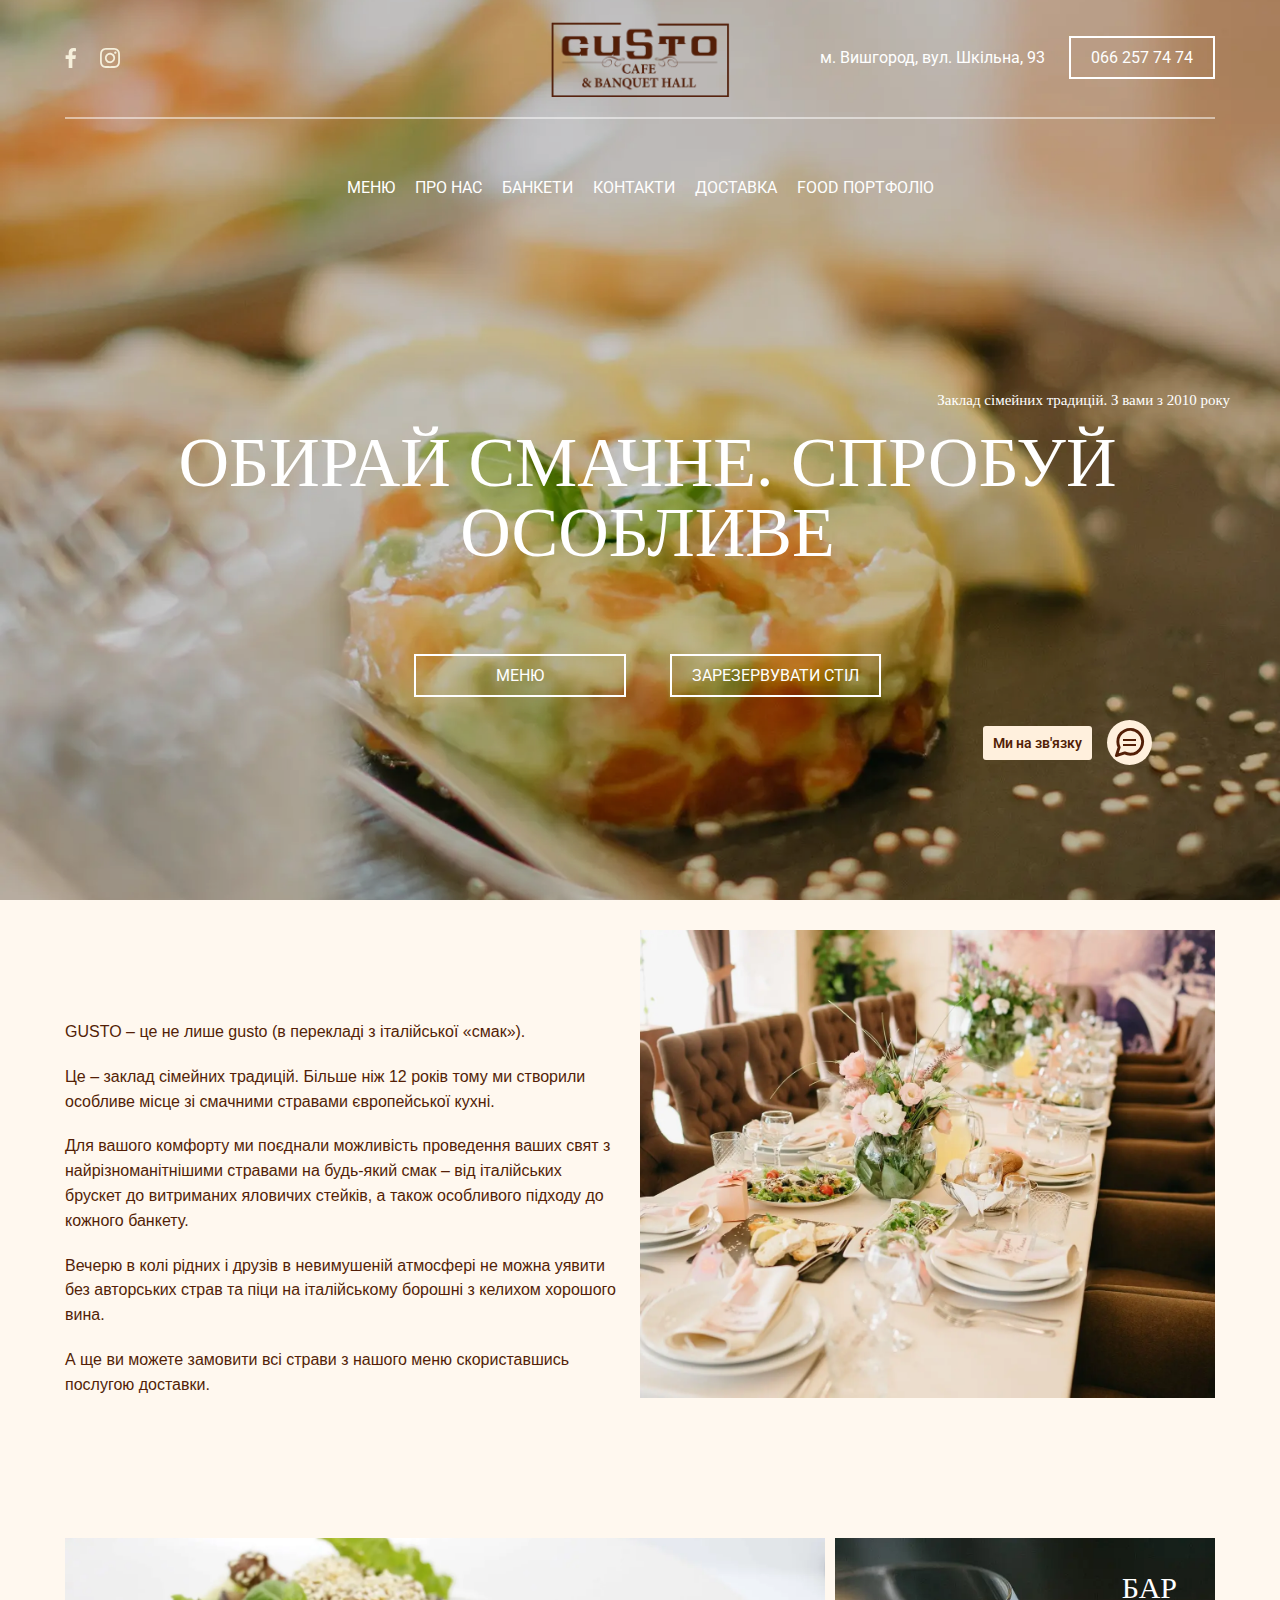
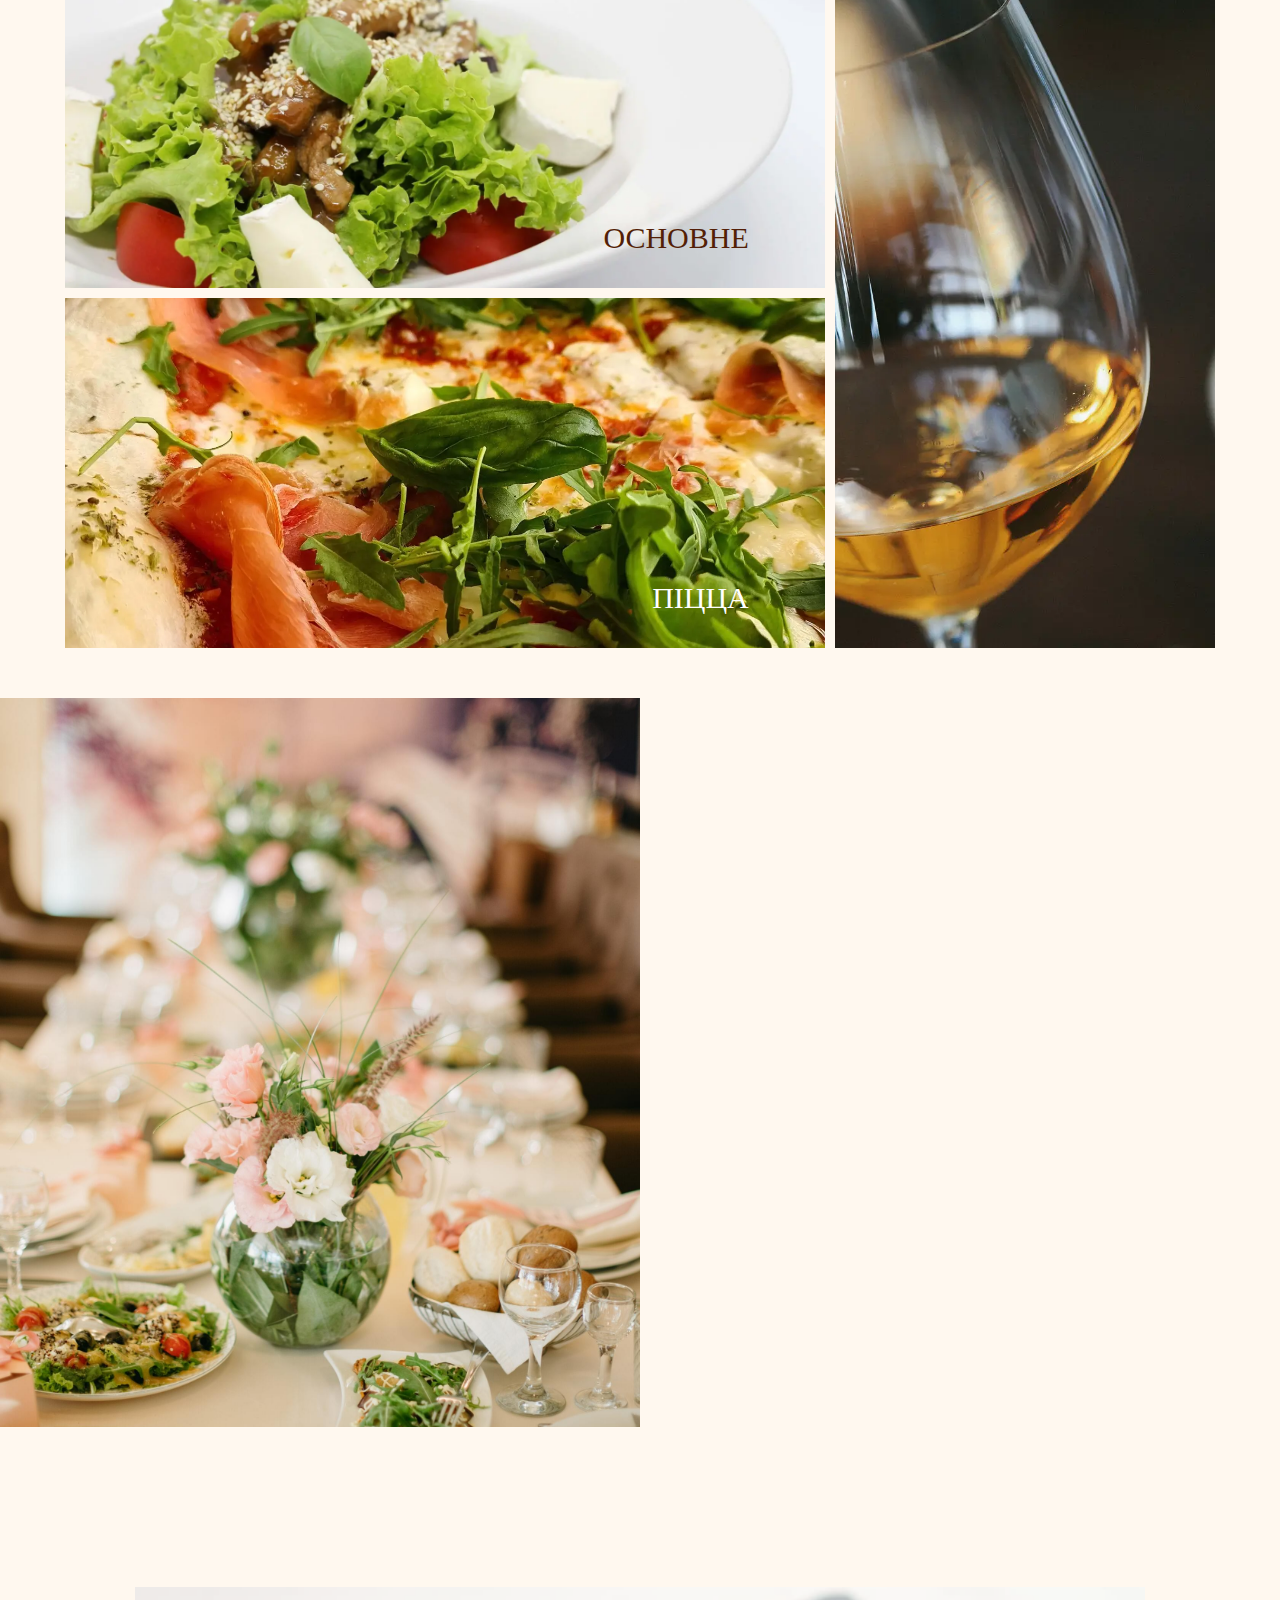
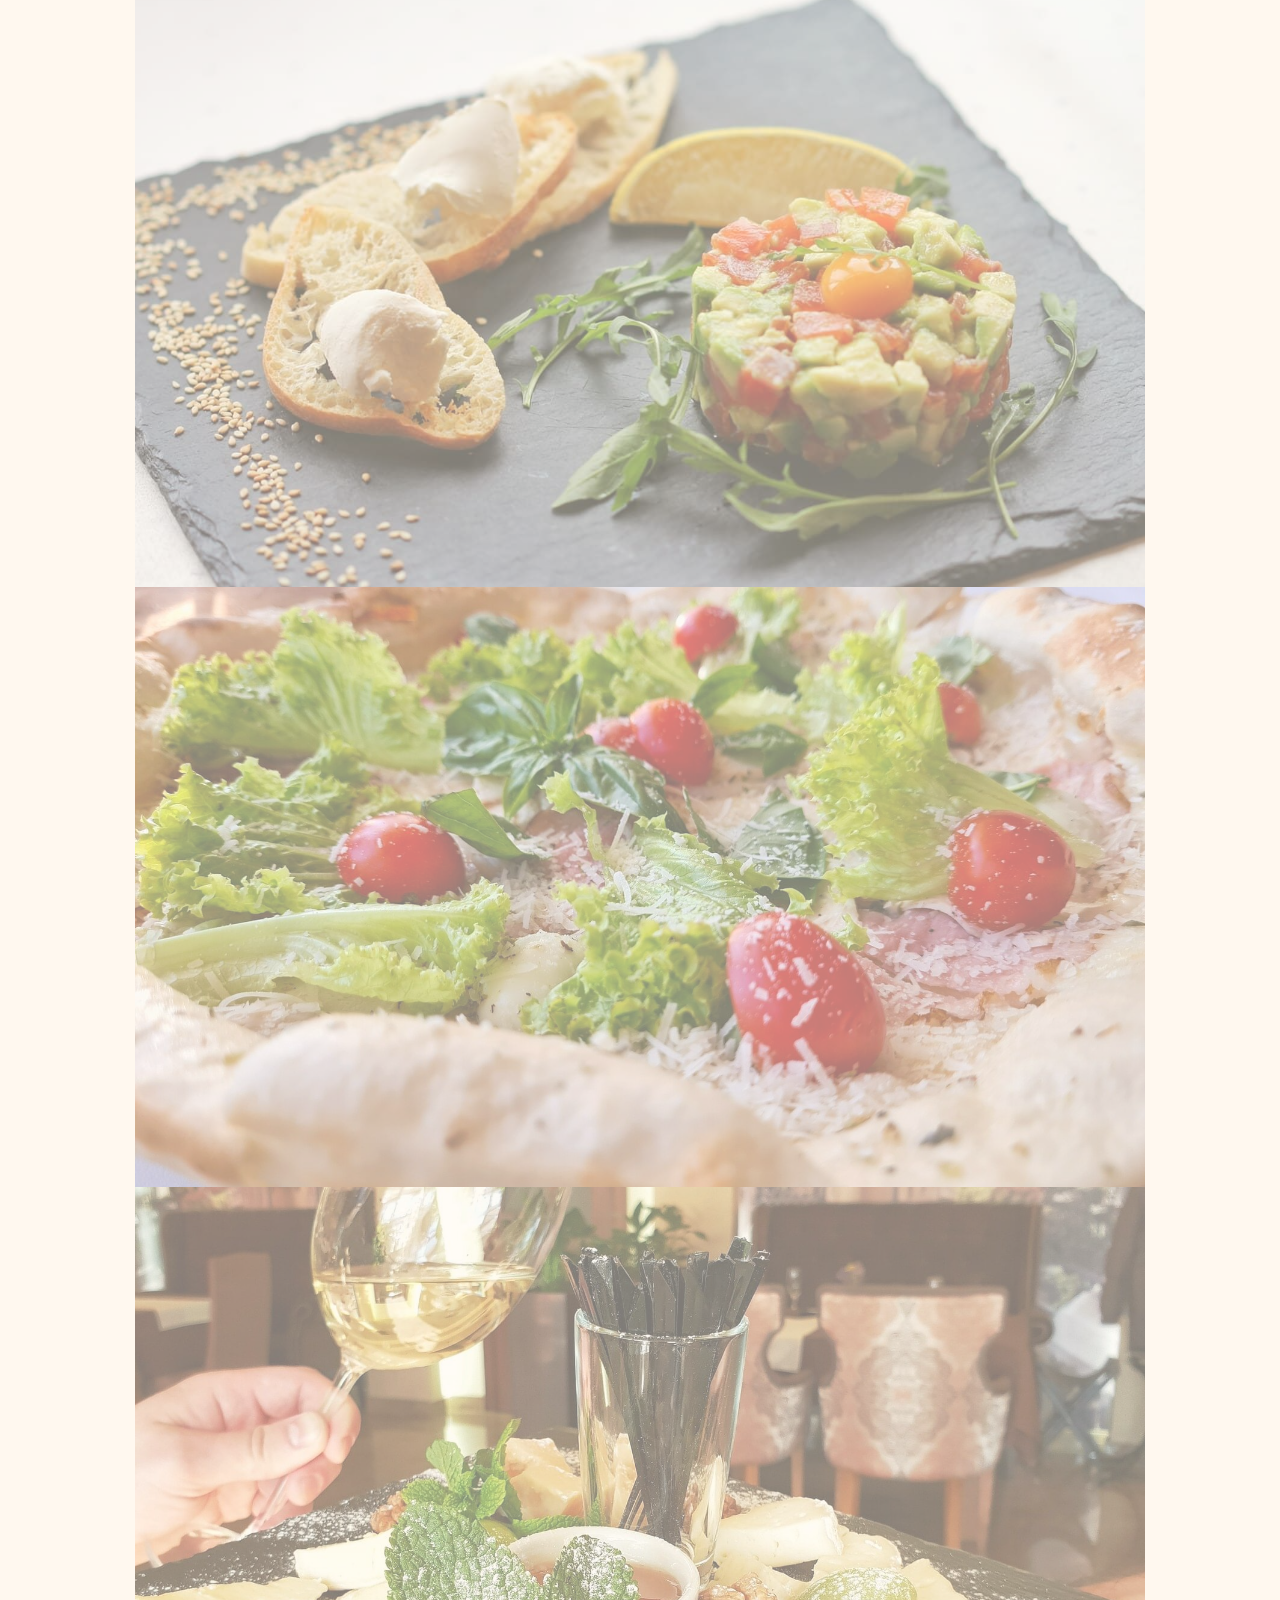
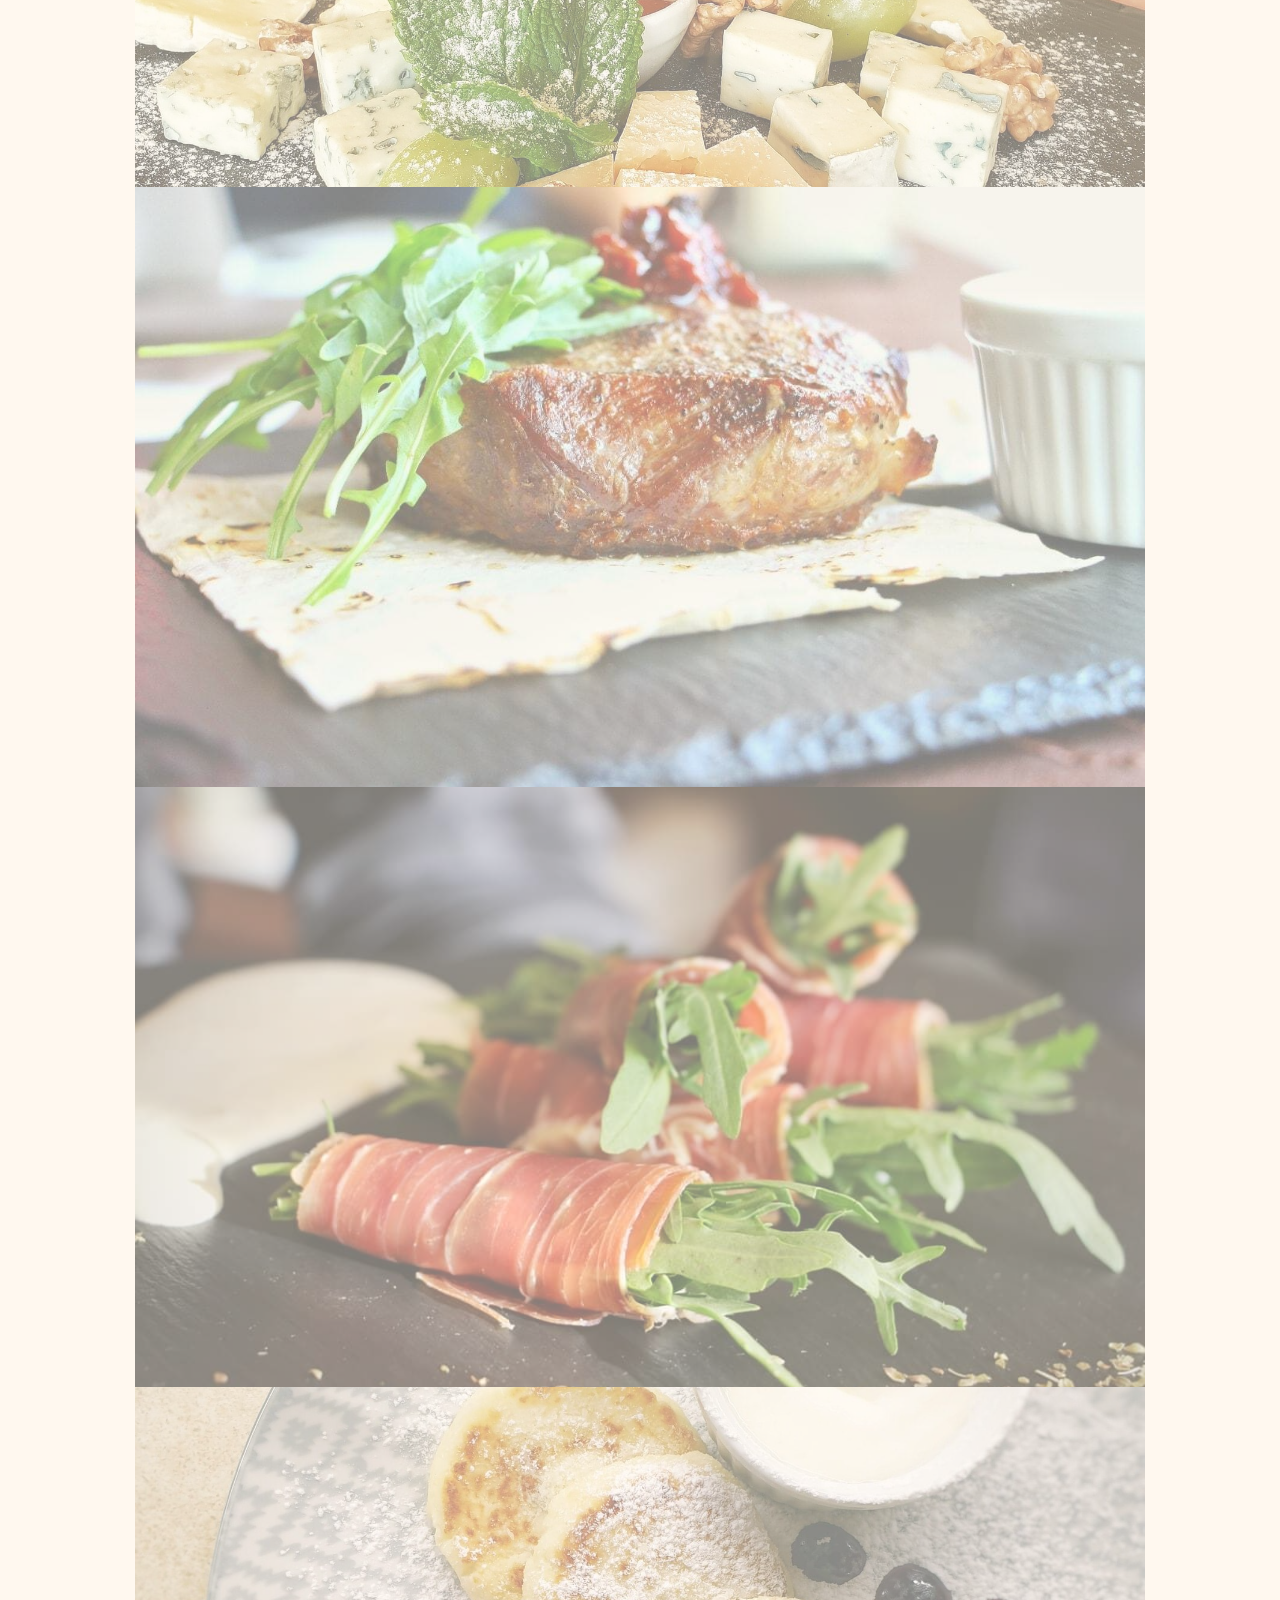
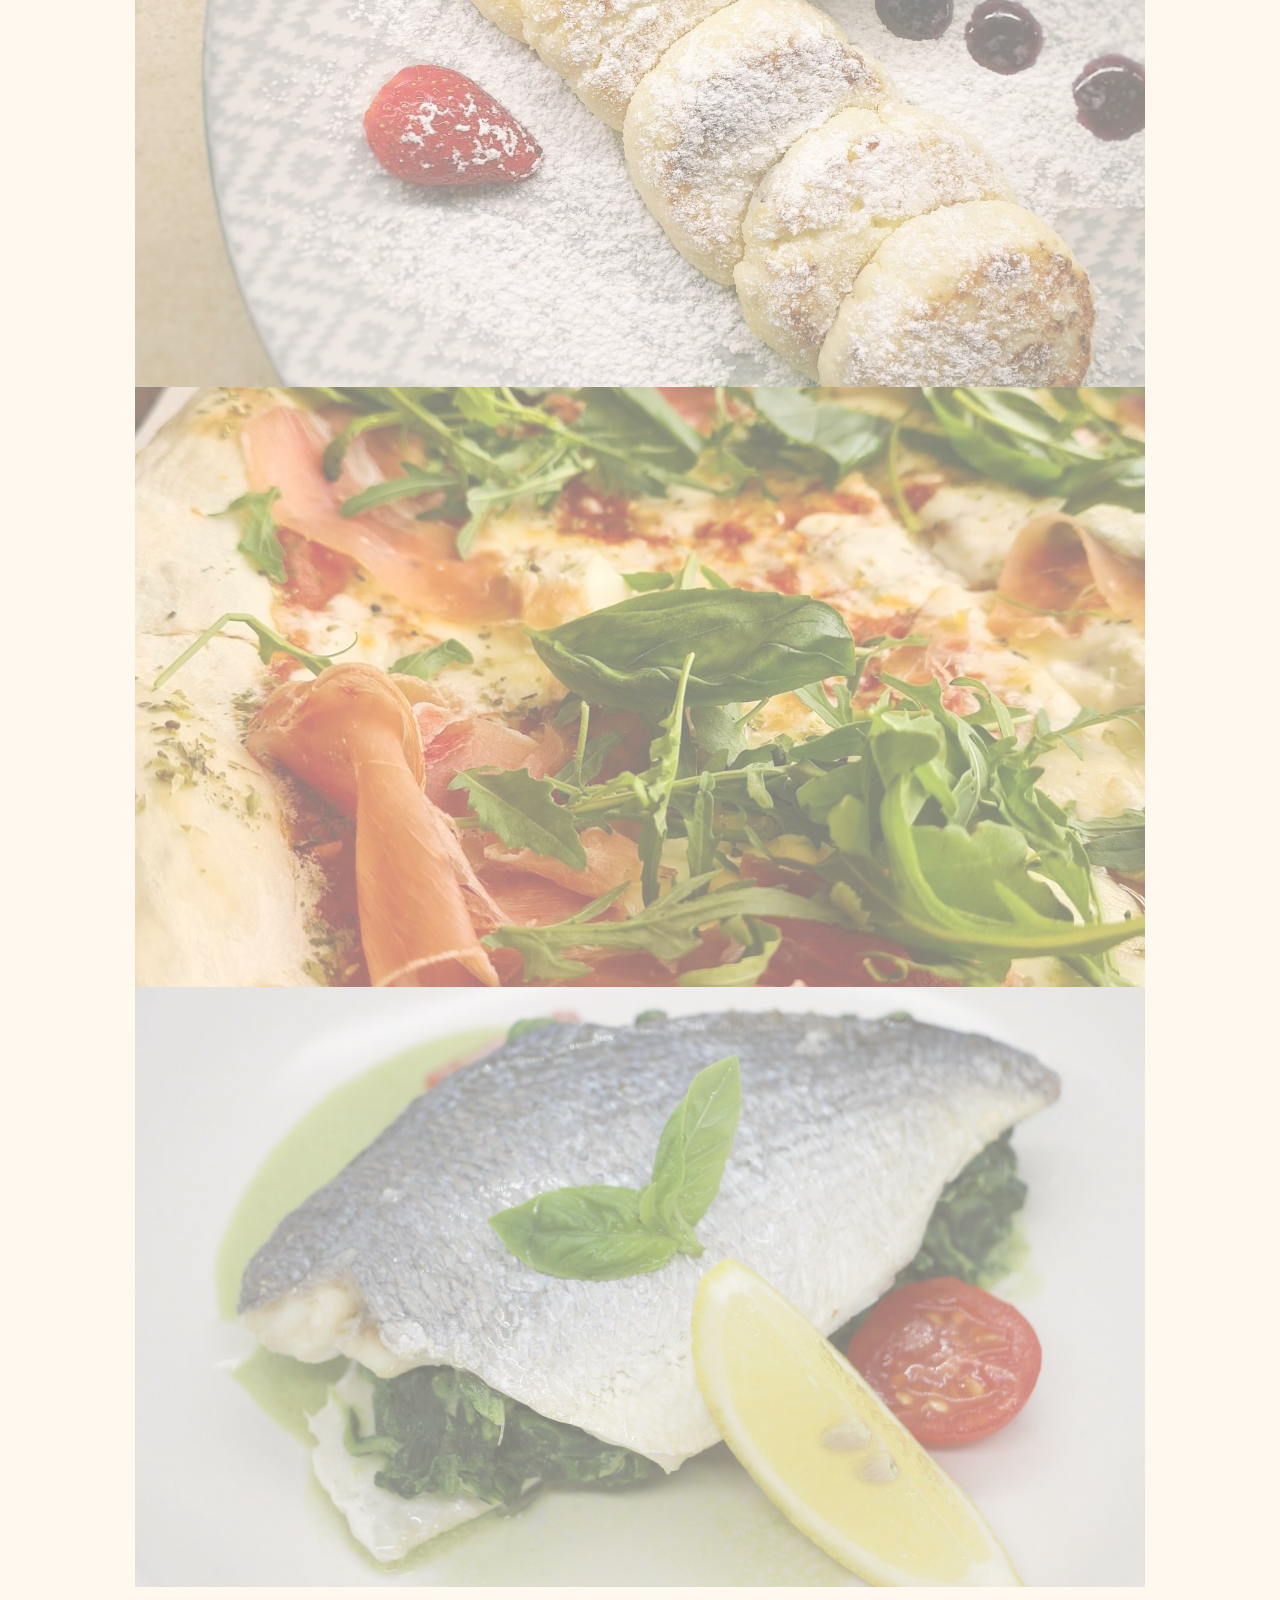
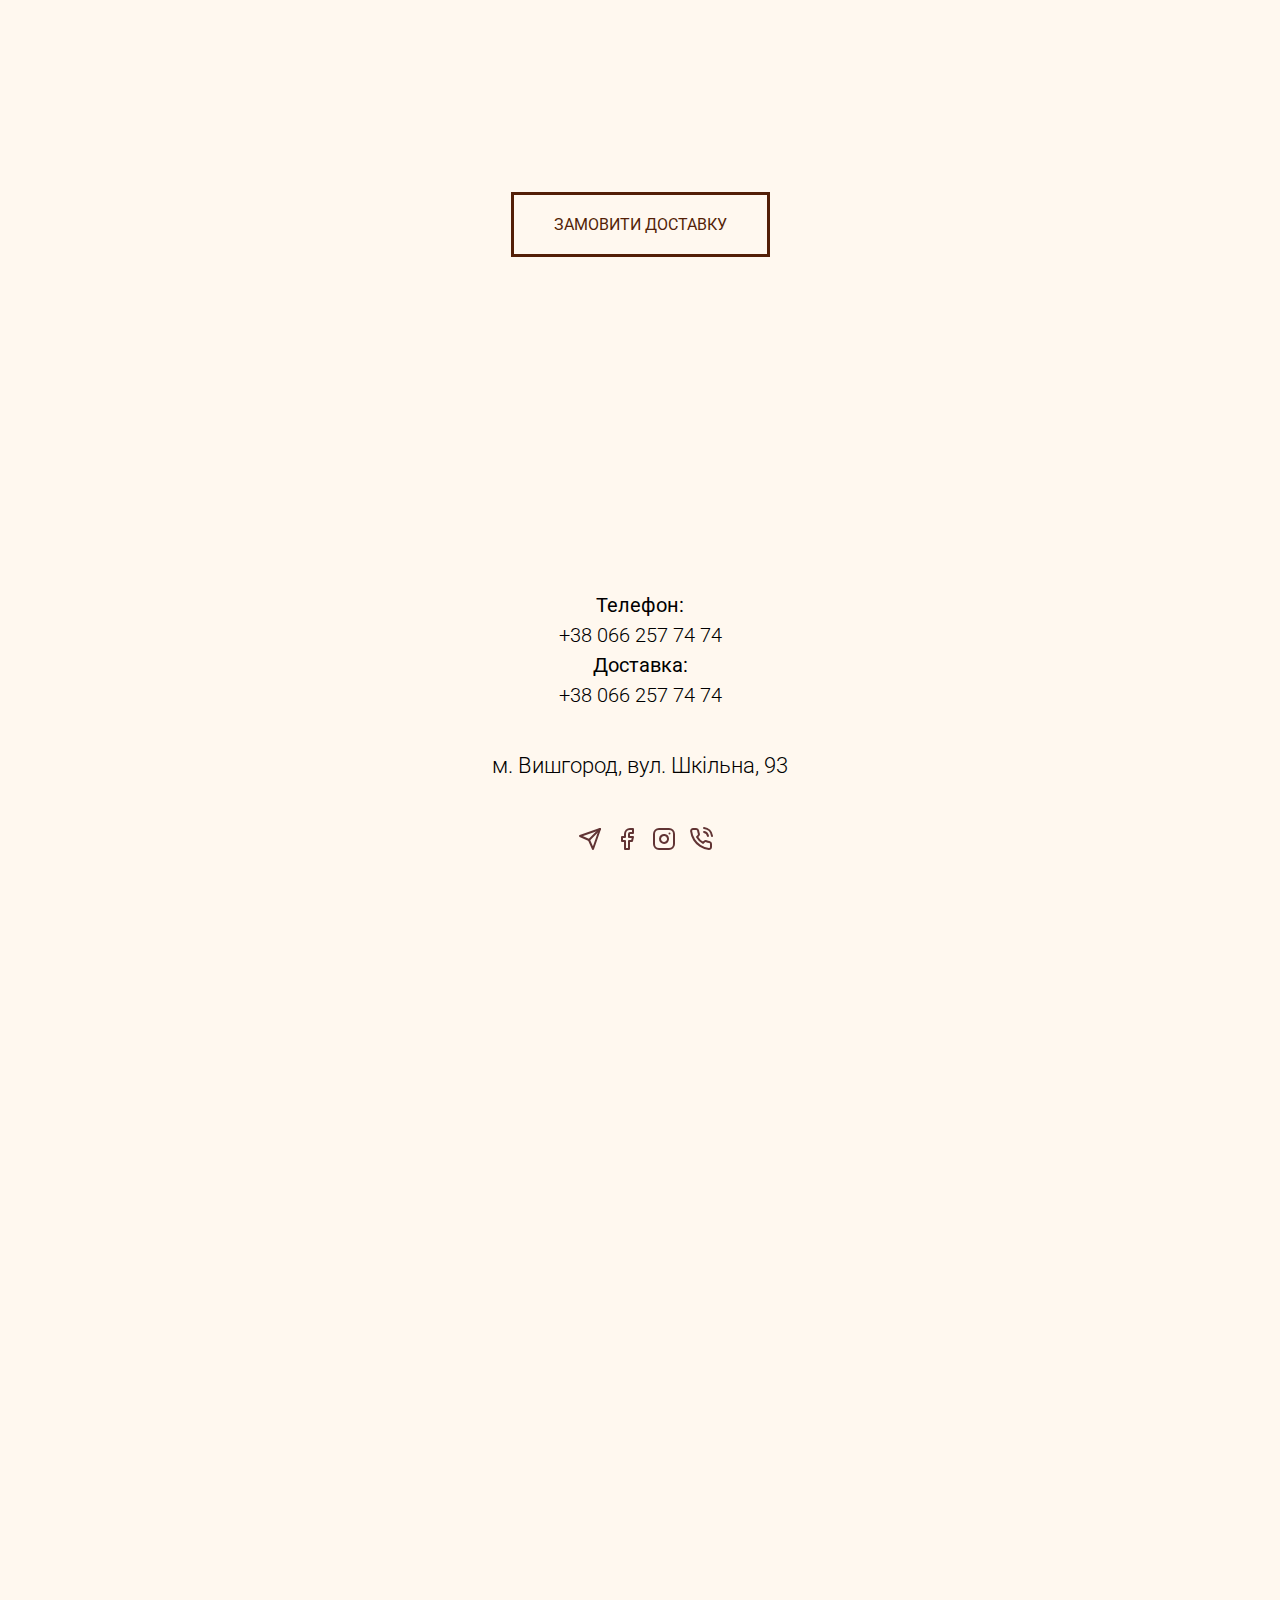
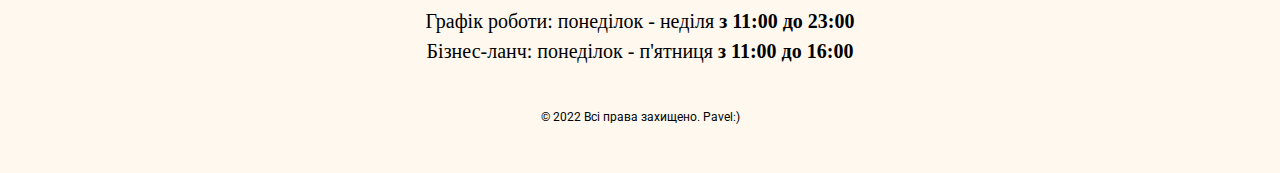
==== commit 6503a48f: "Add files via upload" ====
--- a/index.html
+++ b/index.html
@@ -5,7 +5,7 @@
 	<meta http-equiv="X-UA-Compatible" content="IE=edge">
 	<meta name="viewport" content="width=device-width, initial-scale=1.0">
 	<link rel="shortcut icon" href="img/favicon.ico.ico">
-	<link rel="stylesheet" href="css/style.min.css?_v=20220628182540">
+	<link rel="stylesheet" href="css/style.min.css?_v=20220629020247">
 	<title>Gusto cafe & banquet hall</title>
 </head>
 	<body>
@@ -40,7 +40,7 @@
 							</div>
 							<a class="gusto__top-label anim-items" href=""><picture><source srcset="img/gusto/label.webp" type="image/webp"><img class="" src="img/gusto/label.png" alt="gusto"></picture></a>
 							<div class="gusto__top-text">
-								<a target="_blank" class="gusto__top-text-link" href="https://goo.gl/maps/hkNVfx5kFEqqx9zBA">м.Вишгород, вул.Шкільна, 93</a>
+								<a target="_blank" class="gusto__top-text-link" href="https://goo.gl/maps/hkNVfx5kFEqqx9zBA">м. Вишгород, вул. Шкільна, 93</a>
 								<a class="gusto__top-text-link _border" href="tel:0662577474">066 257 74 74</a>
 							</div>
 						</div>
@@ -132,10 +132,14 @@
 									<form class="form-body" action="#" method="POST">
 										<input class="form-body-items name field" type="text" placeholder="Як до Вас звертатись?" name="username" id="">
 										<input class="form-body-items tel field"  maxlength="13" value="+380" type="tel" name="telephone" id="">
-										<input class="form-body-items form-body-date" type="date" min="2022-01-01" name="celebratedate" id="">
+										<div class="date">
+											<input class="form-body-items form-body-date" type="text" name="celebratedate" id="date" placeholder="Дата святкування?" onfocus="(this.type = 'date')" onblur="(this.type = 'text')">
+											<label for="date"><img src="img/reserve/calendar.svg" alt=""></label>
+										</div>
 										<select class="form-body-items" name="room" id="">
-											<option value="main">ОСНОВНИЙ</option>
-											<option value="small">МАЛЕНЬКИЙ</option>
+											<option value="main">Обрати зал</option>
+											<option value="main">Основний</option>
+											<option value="small">Маленький</option>
 										</select>
 										<button class="form-body-button" type="submit">Відправити</button>
 									</form>
@@ -194,7 +198,7 @@
 					<div class="contact__container">
 						<div class="contact__body">
 							<div class="contact__body-items">
-								<div class="contact__body-items-title title item anim-items">КОНТАКТИ</div>
+								<div class="contact__body-items-title title item anim-items">Контакти: </div>
 								<div class="contact__body-items-text item">
 									<p>Телефон:</p>
 									<p><a class="contact__body-items-text-link" href="tel:0662577474">+38 066 257 74 74</a></p>
@@ -202,7 +206,7 @@
 									<p><a class="contact__body-items-text-link" href="tel:0662577474">+38 066 257 74 74</a></p>
 								</div>
 								<div class="contact__body-items-adress item">
-									<a target="_blank" href="https://goo.gl/maps/hkNVfx5kFEqqx9zBA">м.Вишгород, вул.Шкільна, 93</a>
+									<a target="_blank" href="https://goo.gl/maps/hkNVfx5kFEqqx9zBA">м. Вишгород, вул. Шкільна, 93</a>
 								</div>
 								<div class="contact__body-items-icon item">
 									<a target="_blank" class="contact__body-items-icon-link" href="https://t.me/gusto_cafe1"><img src="img/contact/01.svg" alt="telegram"></a>
@@ -221,17 +225,17 @@
 			<footer class="footer">
     <div class="footer__container">
         <div class="footer__work">
-            <p>Графік роботи: Понеділок-неділя <b>з 11:00 до 23:00</b></p>
-            <p>Бізнес-ланч: Понеділок-п'ятниця <b>з 11:00 до 16:00</b></p>
+            <p>Графік роботи: понеділок - неділя <b>з 11:00 до 23:00</b></p>
+            <p>Бізнес-ланч: понеділок - п'ятниця <b>з 11:00 до 16:00</b></p>
         </div>
         <div class="footer__lecense">© 2022 Всі права захищено. Pavel:)</div>
     </div>
 </footer>
 		</div>
 		<script>var pageType = 'main_page'; </script>
-		<script async src="https://maps.googleapis.com/maps/api/js?key=AIzaSyDwDDNPmuTFWRmj_k4eKpMDc2bsgTL9alw&callback=initMap&_v=20220628182540"></script>
-		<script src="https://code.jquery.com/jquery-3.4.1.min.js?_v=20220628182540"></script>
-		<script type="text/javascript" src="//cdn.jsdelivr.net/npm/slick-carousel@1.8.1/slick/slick.min.js?_v=20220628182540"></script>
-		<script src="js/app.min.js?_v=20220628182540"></script>
+		<script async src="https://maps.googleapis.com/maps/api/js?key=AIzaSyDwDDNPmuTFWRmj_k4eKpMDc2bsgTL9alw&callback=initMap&_v=20220629020247"></script>
+		<script src="https://code.jquery.com/jquery-3.4.1.min.js?_v=20220629020247"></script>
+		<script type="text/javascript" src="//cdn.jsdelivr.net/npm/slick-carousel@1.8.1/slick/slick.min.js?_v=20220629020247"></script>
+		<script src="js/app.min.js?_v=20220629020247"></script>
 	</body>
 </html>
--- a/css/style.min.css
+++ b/css/style.min.css
@@ -1 +1 @@
-@import url(https://fonts.googleapis.com/css2?family=Roboto&display=swap);*{padding:0;margin:0;border:0}*,:after,:before{-webkit-box-sizing:border-box;box-sizing:border-box}:active,:focus{outline:0}a:active,a:focus{outline:0}aside,footer,header,nav,section{display:block}body,html{height:100%;margin:0;padding:0;min-width:320px;position:relative;width:100%;color:#000}body{font-size:100%;line-height:1;font-size:14px;font-family:Roboto;-ms-text-size-adjust:100%;-moz-text-size-adjust:100%;-webkit-text-size-adjust:100%}body.lock{overflow:hidden}button,input,textarea{font-family:Roboto}input::-ms-clear{display:none}button{cursor:pointer;background-color:transparent}button::-moz-focus-inner{padding:0;border:0}a,a:visited{text-decoration:none;color:inherit}a:hover{text-decoration:none}ul li{list-style:none}img{vertical-align:top}h1,h2,h3,h4,h5,h6{font-weight:inherit;font-size:inherit}[class*=__container]{max-width:1180px;margin:0 auto;padding:0 15px}main{-webkit-box-flex:1;-ms-flex:1 1 auto;flex:1 1 auto}.wrapper{overflow:hidden;display:-webkit-box;display:-ms-flexbox;display:flex;-webkit-box-orient:vertical;-webkit-box-direction:normal;-ms-flex-direction:column;flex-direction:column;min-height:100%;background-color:#fff8ef}.title{color:#531f07;font-size:60px;font-family:Georgia;padding-bottom:30px;-webkit-transform:translate(0,100%);-ms-transform:translate(0,100%);transform:translate(0,100%);-webkit-transition:all .8s ease 0s;-o-transition:all .8s ease 0s;transition:all .8s ease 0s;opacity:0}.title._anim{-webkit-transform:translate(0,0);-ms-transform:translate(0,0);transform:translate(0,0);-webkit-transition:all .8s ease 0s;-o-transition:all .8s ease 0s;transition:all .8s ease 0s;opacity:1}.gusto__container{-webkit-box-pack:justify;-ms-flex-pack:justify;justify-content:space-between;height:100vh;position:relative}.gusto__top{display:-webkit-box;display:-ms-flexbox;display:flex;-webkit-box-align:center;-ms-flex-align:center;align-items:center;-webkit-box-pack:justify;-ms-flex-pack:justify;justify-content:space-between;padding:20px 0}.gusto__top-icon{z-index:2;-webkit-box-flex:1;-ms-flex:1 1 33.333%;flex:1 1 33.333%;font-size:18px}.gusto__top-icon-link{margin-right:20px}.gusto__top-icon-link img{-webkit-transition:all ease .5s;-o-transition:all ease .5s;transition:all ease .5s}.gusto__top-icon-link img:hover{-webkit-transform:scale(1.2);-ms-transform:scale(1.2);transform:scale(1.2);-webkit-transition:all ease .5s;-o-transition:all ease .5s;transition:all ease .5s}.gusto__top-label{z-index:2;max-width:180px;-webkit-transition:all ease .5s;-o-transition:all ease .5s;transition:all ease .5s;-webkit-transform:scale(0);-ms-transform:scale(0);transform:scale(0)}.gusto__top-label._anim{-webkit-transition:all ease .5s;-o-transition:all ease .5s;transition:all ease .5s;-webkit-transform:scale(1);-ms-transform:scale(1);transform:scale(1)}.gusto__top-label:hover{-webkit-transform:scale(1.2);-ms-transform:scale(1.2);transform:scale(1.2);-webkit-transition:all ease .5s;-o-transition:all ease .5s;transition:all ease .5s}.gusto__top-label img{width:100%;height:100%}.gusto__top-text{text-align:right;z-index:2;-webkit-box-flex:1;-ms-flex:1 1 33.333%;flex:1 1 33.333%;color:#fff;font-size:16px;font-family:Roboto}.gusto__top-text-link:hover{color:#531f07}.gusto__body{position:absolute;top:calc(60% - 147px);z-index:2;font-family:georgia;color:#fff;text-align:center}.gusto__body-subtitle{font-size:15px;text-align:right;padding:0 10px 20px 0;-webkit-transform:translate(100%,0);-ms-transform:translate(100%,0);transform:translate(100%,0);-webkit-transition:all .8s ease 0s;-o-transition:all .8s ease 0s;transition:all .8s ease 0s;opacity:0}.gusto__body-subtitle._anim{-webkit-transform:translate(0,0);-ms-transform:translate(0,0);transform:translate(0,0);-webkit-transition:all .8s ease .4s;-o-transition:all .8s ease .4s;transition:all .8s ease .4s;opacity:1}.gusto__body-title{font-size:70px;-webkit-transform:translate(100%,0);-ms-transform:translate(100%,0);transform:translate(100%,0);-webkit-transition:all .8s ease 0s;-o-transition:all .8s ease 0s;transition:all .8s ease 0s;opacity:0}.gusto__body-title._anim{-webkit-transform:translate(0,0);-ms-transform:translate(0,0);transform:translate(0,0);opacity:1}.gusto__body-buttons{margin-top:100px;color:#fff;font-size:16px;font-family:Roboto}.gusto__body-button-1{border:2px solid #fff;padding:10px 80px}.gusto__body-button-1:hover{border:2px solid #531f07;color:#531f07}.gusto__body-button-2{border:2px solid #fff;padding:10px 20px;margin-left:40px}.gusto__body-button-2:hover{border:2px solid #531f07;color:#531f07}.gusto__img{overflow:hidden}.gusto__img img{overflow:hidden;position:absolute;width:100%;height:100vh;top:0;left:0;-o-object-fit:cover;object-fit:cover}.gusto__connect{position:fixed;z-index:10;display:-webkit-box;display:-ms-flexbox;display:flex;-webkit-box-align:end;-ms-flex-align:end;align-items:flex-end;bottom:10%;right:10%}.gusto__connect-text{color:#531f07;font-size:14px;background-color:#fff0dd;padding:5px;font-weight:700;border-radius:3px;margin:0 15px 12px 0}.gusto__connect-icon-items{display:none;-webkit-box-orient:vertical;-webkit-box-direction:normal;-ms-flex-direction:column;flex-direction:column;-webkit-box-align:center;-ms-flex-align:center;align-items:center;-webkit-box-pack:center;-ms-flex-pack:center;justify-content:center;margin-bottom:20px}.gusto__connect-icon-items._active{display:-webkit-box;display:-ms-flexbox;display:flex}.gusto__connect-icon-items-link{-webkit-animation:pulsate-fwd 2s ease-in-out infinite both;animation:pulsate-fwd 2s ease-in-out infinite both;width:40px;height:40px;border-radius:50%;margin-bottom:10px}.gusto__connect-icon-items-link img{padding:10px;width:100%;height:100%}.gusto__connect-icon-items-link-1{background-color:#004d73}.gusto__connect-icon-items-link-2{background-color:#0284fe}.gusto__connect-icon-items-link-3{background-color:#935bbe}.gusto__connect-icon-items-link-4{background-color:#0087d0}.gusto__connect-icon-link{position:relative;width:45px;height:45px;background-color:#fff0dd;border-radius:50%;-webkit-animation:pulsate-fwd 1s ease-in-out infinite both;animation:pulsate-fwd 1s ease-in-out infinite both;cursor:pointer}.gusto__connect-icon-link._active{-webkit-animation:none;animation:none}.gusto__connect-icon-link._active img{display:none}.gusto__connect-icon-link._active:before{left:27%;width:50%;top:50%;-webkit-transform:rotate(-45deg) translate(0,-50%);-ms-transform:rotate(-45deg) translate(0,-50%);transform:rotate(-45deg) translate(0,-50%)}.gusto__connect-icon-link._active:after{left:27%;width:50%;bottom:50%;-webkit-transform:rotate(45deg) translate(0,50%);-ms-transform:rotate(45deg) translate(0,50%);transform:rotate(45deg) translate(0,50%)}.gusto__connect-icon-link img{padding:5px;width:100%;height:100%}.gusto__connect-icon-link:after,.gusto__connect-icon-link:before{left:35%;position:absolute;height:5%;width:30%;-webkit-transition:all .3s ease 0s;-o-transition:all .3s ease 0s;transition:all .3s ease 0s;background-color:#531f07}.gusto__connect-icon-link:after,.gusto__connect-icon-link:before{content:""}.gusto__connect-icon-link:before{top:42%}.gusto__connect-icon-link:after{bottom:42%}@-webkit-keyframes pulsate-fwd{0%{-webkit-transform:scale(1);transform:scale(1)}50%{-webkit-transform:scale(1.2);transform:scale(1.2)}100%{-webkit-transform:scale(1);transform:scale(1)}}@keyframes pulsate-fwd{0%{-webkit-transform:scale(1);transform:scale(1)}50%{-webkit-transform:scale(1.2);transform:scale(1.2)}100%{-webkit-transform:scale(1);transform:scale(1)}}.scrollup{background-color:#fff0dd;border-radius:50%;display:none;position:fixed;z-index:10;bottom:2%;right:10%;cursor:pointer}.darkblock{position:absolute;width:100%;height:100%;z-index:1;background-color:#000;opacity:.2}._border{border:2px solid #fff;padding:10px 20px;margin-left:20px}._border:hover{border:2px solid #531f07}hr{z-index:2;width:100%;position:relative;border:none;background-color:#fff;color:#fff;height:2px;opacity:.5}.header{position:absolute;top:20%;left:0;width:100%;z-index:10}.menu{color:#fff}.menu__icon{display:none}.menu__link{font-size:16px;text-transform:uppercase}.menu__link:hover{text-decoration:underline}.about__body{display:-webkit-box;display:-ms-flexbox;display:flex;padding-top:30px}.about__body-content{padding-right:20px;color:#531f07}.about__body-content-text{font-size:16px;font-family:arial;line-height:1.55}.about__body-content-text p:not(:last-child){padding-bottom:20px}.about__img{-webkit-box-flex:1;-ms-flex:1 0 50%;flex:1 0 50%}.about__img img{width:100%;height:100%;-o-object-fit:cover;object-fit:cover;-webkit-transition:all .5s ease 0s;-o-transition:all .5s ease 0s;transition:all .5s ease 0s}.about__img img:hover{-webkit-transform:scale(1.1);-ms-transform:scale(1.1);transform:scale(1.1);-webkit-transition:all .5s ease 0s;-o-transition:all .5s ease 0s;transition:all .5s ease 0s}.price__container{padding-bottom:50px}.price__title{padding-top:50px;text-align:center}.price__row{display:-webkit-box;display:-ms-flexbox;display:flex;-webkit-box-pack:center;-ms-flex-pack:center;justify-content:center;-webkit-box-align:center;-ms-flex-align:center;align-items:center;color:#fff}.price__row p{font-family:Georgia;font-size:30px}.price__row-column-1{display:-webkit-box;display:-ms-flexbox;display:flex;-webkit-box-orient:vertical;-webkit-box-direction:normal;-ms-flex-direction:column;flex-direction:column;-webkit-box-flex:1;-ms-flex:1 0 66%;flex:1 0 66%}.price__row-column-2{-webkit-box-flex:1;-ms-flex:1 1 33%;flex:1 1 33%;height:710px;margin-left:10px;position:relative}.price__row-column-2 p{position:absolute;right:10%;top:5%;z-index:2}.price__row-column-2 img{width:100%;height:100%;-o-object-fit:cover;object-fit:cover;-o-object-position:right;object-position:right;-webkit-transition:all .5s ease 0s;-o-transition:all .5s ease 0s;transition:all .5s ease 0s}.price__row-column-2 img:hover{-webkit-transform:scale(1.1);-ms-transform:scale(1.1);transform:scale(1.1);-webkit-transition:all .5s ease 0s;-o-transition:all .5s ease 0s;transition:all .5s ease 0s}.column-1__item-1{-webkit-box-flex:1;-ms-flex:1 1 50%;flex:1 1 50%;margin-bottom:10px;position:relative}.column-1__item-1 p{position:absolute;bottom:10%;right:10%;z-index:2;color:#531f07}.column-1__item-1 img{width:100%;max-height:350px;-o-object-fit:cover;object-fit:cover;-webkit-transition:all .5s ease 0s;-o-transition:all .5s ease 0s;transition:all .5s ease 0s}.column-1__item-1 img:hover{-webkit-transform:scale(1.1);-ms-transform:scale(1.1);transform:scale(1.1);-webkit-transition:all .5s ease 0s;-o-transition:all .5s ease 0s;transition:all .5s ease 0s}.column-1__item-2{-webkit-box-flex:1;-ms-flex:1 1 50%;flex:1 1 50%;position:relative}.column-1__item-2 p{position:absolute;bottom:10%;right:10%;z-index:2}.column-1__item-2 img{width:100%;max-height:350px;-o-object-fit:cover;object-fit:cover;-webkit-transition:all .5s ease 0s;-o-transition:all .5s ease 0s;transition:all .5s ease 0s}.column-1__item-2 img:hover{-webkit-transform:scale(1.1);-ms-transform:scale(1.1);transform:scale(1.1);-webkit-transition:all .5s ease 0s;-o-transition:all .5s ease 0s;transition:all .5s ease 0s}.bcg{background-position:center;background-size:cover;background-repeat:no-repeat}.bcg img{display:none}.col-2{display:-webkit-box;display:-ms-flexbox;display:flex;-webkit-box-align:center;-ms-flex-align:center;align-items:center;-webkit-transform:translate(100%,0);-ms-transform:translate(100%,0);transform:translate(100%,0);-webkit-transition:all .8s easy 0s;-o-transition:all .8s easy 0s;transition:all .8s easy 0s;opacity:0}.col-2._anim{-webkit-transform:translate(0,0);-ms-transform:translate(0,0);transform:translate(0,0);-webkit-transition:all .8s ease 0s;-o-transition:all .8s ease 0s;transition:all .8s ease 0s;opacity:1}.reserve{display:-webkit-box;display:-ms-flexbox;display:flex;overflow:hidden}.reserve__column{-webkit-box-flex:0;-ms-flex:0 0 50%;flex:0 0 50%}.reserve__img{height:100%}.reserve__body{padding:0 10%}.reserve__body-content{text-align:center;color:#531f07;max-width:460px}.reserve__body-title{font-size:46px;font-family:Georgia;padding-bottom:20px}.reserve__body-text{font-size:20px;padding-bottom:30px}.form-body{display:-webkit-box;display:-ms-flexbox;display:flex;-webkit-box-orient:vertical;-webkit-box-direction:normal;-ms-flex-direction:column;flex-direction:column}.form-body-items{background-color:transparent;height:60px;font-size:16px;border-bottom:1px solid #b3b3b3;margin-bottom:20px}.form-body-date{width:50%}.form-body button{margin:0 auto 20px;color:#613434;border:3px solid #613434;text-transform:uppercase;height:60px;font-size:16px;width:220px}.form-body input:focus{border-bottom:2px solid #000}.form-body input[type=date]::-webkit-calendar-picker-indicator{cursor:pointer;color:transparent;opacity:1;display:block;background:url("../img/reserve/calendar (1).svg") no-repeat;width:25px;height:25px;border-width:thin}.food{padding:50px 0}.food-title{text-align:center;padding-bottom:50px}.slick-track{display:-webkit-box;display:-ms-flexbox;display:flex;-webkit-box-align:start;-ms-flex-align:start;align-items:flex-start}.slider{position:relative;padding:0 50px}.slider__item{-webkit-transition:all .3s ease 0s;-o-transition:all .3s ease 0s;transition:all .3s ease 0s;height:600px;margin:0 20px;text-align:center;opacity:.5}.slider__item.slick-center{opacity:1}.slider .slick-arrow{position:absolute;top:50%;z-index:9;width:50px;height:50px;margin:-25px 0 0 0;font-size:0}.slider .slick-arrow.slick-prev{left:1.5%;background:url(../img/food/arrow-left.svg) 0 0/100% no-repeat}.slider .slick-arrow.slick-next{right:1.5%;background:url(../img/food/arrow-right.svg) 0 0/100% no-repeat}.slider .slick-dots{display:-webkit-box;display:-ms-flexbox;display:flex;-webkit-box-align:center;-ms-flex-align:center;align-items:center;-webkit-box-pack:center;-ms-flex-pack:center;justify-content:center;margin-top:20px}.slider .slick-dots li{list-style:none;margin:0 10px}.slider .slick-dots li.slick-active button{background-color:#222}.slider .slick-dots button{font-size:0;width:10px;height:10px;border-radius:50%;background-color:#c7c7c7}.delivery__body{padding:50px 0 70px 0;text-align:center}.delivery__body-title{padding-bottom:70px}.delivery__body-buttom{color:#531f07}.delivery__body-link{font-size:16px;border:2px solid #531f07;padding:20px 40px}.delivery__body-link:hover{background-color:#531f07;color:#fff8ef}.contact{position:relative}.contact__body{padding:80px 0;position:relative;z-index:1;text-align:center}.contact__body-items{padding:80px;background-color:#fff8ef;margin:0 auto;max-width:750px}.contact__body-items-text{font-size:20px}.contact__body-items-text p:not(:last-child){padding-bottom:10px}.contact__body-items-adress{font-size:22px}.contact__body-items-icon-link{margin-left:10px}.no-webp .parallax_img{background-image:url(../img/contact/01.png)}.parallax_img{top:0;width:100%;position:absolute;height:100%;background-attachment:fixed;background-repeat:no-repeat;background-position:center center;background-size:cover}.item:not(:last-child){padding-bottom:50px}#map{width:100%;height:500px}.footer{padding:100px 0 50px 0;text-align:center}.footer__work{padding-bottom:50px;font-size:20px;font-family:Georgia}.footer__work p:first-child{padding-bottom:10px}.footer__lecense{font-size:12px}.gusto-menu{position:relative}.gusto-menu__container{z-index:2;position:relative}.gusto-menu__top{padding:0 0 50px 0;display:-webkit-box;display:-ms-flexbox;display:flex;-webkit-box-pack:justify;-ms-flex-pack:justify;justify-content:space-between;-webkit-box-align:center;-ms-flex-align:center;align-items:center;color:#fff8ef}.gusto-menu__top-button-link{border:2px solid #531f07;background-color:#531f07;font-size:16px;padding:20px 40px}.gusto-menu__top-button-link:hover{background-color:transparent}.gusto-menu__content{padding:20px 0 30px 0;text-align:center;z-index:2}.gusto-menu__img{position:absolute;width:100%;height:100%;top:0;left:0}.gusto-menu-logo{z-index:2;max-width:180px;-webkit-transition:all ease .5s;-o-transition:all ease .5s;transition:all ease .5s;-webkit-transform:scale(0);-ms-transform:scale(0);transform:scale(0)}.gusto-menu-logo._anim{-webkit-transition:all ease .5s;-o-transition:all ease .5s;transition:all ease .5s;-webkit-transform:scale(1);-ms-transform:scale(1);transform:scale(1)}.gusto-menu-logo:hover{-webkit-transform:scale(1.2);-ms-transform:scale(1.2);transform:scale(1.2);-webkit-transition:all ease .5s;-o-transition:all ease .5s;transition:all ease .5s}.gusto-menu-logo img{width:100%;height:100%}.gusto-menu-text{color:#fff}.gusto-menu-text h2{font-size:70px;padding-bottom:50px}.gusto-menu-text p{font-size:20px}.gusto-shadowblock{top:0;position:absolute;width:100%;height:100%;z-index:1;background:-webkit-gradient(linear,left top,left bottom,from(rgba(255,248,239,.5)),to(rgba(83,31,7,.4)));background:-o-linear-gradient(top,rgba(255,248,239,.5),rgba(83,31,7,.4));background:linear-gradient(to bottom,rgba(255,248,239,.5),rgba(83,31,7,.4))}.main-menu{padding:50px 0}.main-menu__container{text-align:center}.select{display:none}.tabs{font-size:0}.tabs>input[type=radio]{display:none}#tab-btn-1:checked~#content-1,#tab-btn-2:checked~#content-2,#tab-btn-3:checked~#content-3,#tab-btn-4:checked~#content-4,#tab-btn-5:checked~#content-5,#tab-btn-6:checked~#content-6{display:block}.tabs>div{display:none;text-align:left;padding:50px 0 0 30px;font-size:16px}.tabs label{-webkit-box-align:center;-ms-flex-align:center;align-items:center;-webkit-user-select:none;-moz-user-select:none;-ms-user-select:none;user-select:none;border-bottom:1px solid #e0e0e0;padding:10px 20px;font-size:16px;color:#000;cursor:pointer;position:relative}.tabs>input[type=radio]:checked+label{border-bottom:3px solid #531f07;color:#531f07}.tabs__block-content{padding-top:20px}.tabs__block-title{font-size:18px;color:#000;font-weight:700;padding-bottom:5px}.tabs__block-price{font-size:18px;color:#000;padding-bottom:5px}.tabs__block-price span{color:#545454;font-size:14px}.pizza-menu{padding:50px 0}.pizza-menu__container{text-align:center}.select-2{display:none}.pizza-tabs{font-size:0}.pizza-tabs>input[type=radio]{display:none}#pizza-tab-btn-1:checked~#content-pizza-1,#pizza-tab-btn-2:checked~#content-pizza-2{display:block}.pizza-tabs>div{display:none;text-align:left;padding:50px 0 0 30px;font-size:16px}.pizza-tabs label{-webkit-box-align:center;-ms-flex-align:center;align-items:center;-webkit-user-select:none;-moz-user-select:none;-ms-user-select:none;user-select:none;border-bottom:1px solid #e0e0e0;padding:10px 20px;font-size:16px;color:#000;cursor:pointer;position:relative}.pizza-tabs>input[type=radio]:checked+label{border-bottom:3px solid #531f07;color:#531f07}.pizza-tabs__block-content{padding-top:20px}.pizza-tabs__block-title{font-size:18px;color:#000;font-weight:700;padding-bottom:5px}.pizza-tabs__block-price{font-size:18px;color:#000;padding-bottom:5px}.pizza-tabs__block-price span{color:#545454;font-size:14px}.bar-menu{padding:50px 0}.bar-menu__container{text-align:center}.select-3{display:none}.bar-tabs{font-size:0}.bar-tabs>input[type=radio]{display:none}#bar-tab-btn-1:checked~#content-bar-1,#bar-tab-btn-2:checked~#content-bar-2,#bar-tab-btn-3:checked~#content-bar-3,#bar-tab-btn-4:checked~#content-bar-4,#bar-tab-btn-5:checked~#content-bar-5,#bar-tab-btn-6:checked~#content-bar-6{display:block}.bar-tabs>div{display:none;text-align:left;padding:50px 0 0 30px;font-size:16px}.bar-tabs label{-webkit-box-align:center;-ms-flex-align:center;align-items:center;-webkit-user-select:none;-moz-user-select:none;-ms-user-select:none;user-select:none;border-bottom:1px solid #e0e0e0;padding:10px 20px;font-size:16px;color:#000;cursor:pointer;position:relative}.bar-tabs>input[type=radio]:checked+label{border-bottom:3px solid #531f07;color:#531f07}.bar-tabs__block-content{padding-top:20px}.bar-tabs__block-title{font-size:18px;color:#000;font-weight:700;padding-bottom:5px}.bar-tabs__block-price{font-size:18px;color:#000;padding-bottom:5px}.bar-tabs__block-price span{color:#545454;font-size:14px}@media (min-width:767.98px){.menu__list{display:-webkit-box;display:-ms-flexbox;display:flex;-webkit-box-align:center;-ms-flex-align:center;align-items:center;-webkit-box-pack:center;-ms-flex-pack:center;justify-content:center}.menu__list li:not(:last-child){padding-right:20px}}@media (max-width:1080px){[class*=__container]{max-width:970px}.gusto__top-text{display:-webkit-box;display:-ms-flexbox;display:flex;-webkit-box-orient:vertical;-webkit-box-direction:normal;-ms-flex-direction:column;flex-direction:column;-webkit-box-align:end;-ms-flex-align:end;align-items:flex-end}.gusto__body-title{font-size:50px}.gusto__body-subtitle{max-width:850px}._border{margin-top:10px;max-width:180px}.tabs label{padding:10px 10px}.bar-menu{padding:30px 0}.bar-tabs label{padding:10px 10px}}@media (max-width:991.98px){[class*=__container]{max-width:750px}.title{text-align:center;font-size:50px}.about__body{-webkit-box-orient:vertical;-webkit-box-direction:normal;-ms-flex-direction:column;flex-direction:column}.about__body-content{padding:0 0 20px 0}.price__row-column-1{-webkit-box-flex:1;-ms-flex:1 0 50%;flex:1 0 50%}.price__row-column-2{-webkit-box-flex:1;-ms-flex:1 1 50%;flex:1 1 50%;height:660px}.column-1__item-1 img{height:325px}.column-1__item-2 img{height:325px}.reserve{height:100%}.reserve__column{-webkit-box-flex:1;-ms-flex:1 1 100%;flex:1 1 100%;-webkit-box-pack:center;-ms-flex-pack:center;justify-content:center}.reserve__body-content{max-width:750px}.col-1{display:none}.slider__item{height:500px}.tabs label{padding:10px 5px;font-size:14px}.pizza-tabs label{padding:10px 5px;font-size:14px}.bar-tabs label{padding:10px 5px;font-size:14px}}@media (max-width:767.98px){body.lock{width:100%;overflow:hidden}[class*=__container]{max-width:none}.title{text-align:center;font-size:30px;padding-bottom:10px}.gusto__connect{right:5%}.gusto__top-icon{-webkit-box-ordinal-group:4;-ms-flex-order:3;order:3;text-align:center}.gusto__top-text{-webkit-box-ordinal-group:2;-ms-flex-order:1;order:1;-webkit-box-align:start;-ms-flex-align:start;align-items:flex-start}.gusto__top-label{-webkit-box-ordinal-group:3;-ms-flex-order:2;order:2}.gusto__body{top:calc(50% - 147px)}.gusto__body-title{font-size:40px}.gusto__body-subtitle{text-align:center}.scrollup{right:5%}.header{top:10%}.menu{position:absolute;right:10%}.menu__body{position:fixed;width:100%;height:100%;top:0;left:-100%;background-color:#fff8ef;-webkit-transition:left .3s ease 0s;-o-transition:left .3s ease 0s;transition:left .3s ease 0s;padding:50px 30px 30px 30px;color:#531f07;overflow:auto}.menu__body._active{left:0}.menu__list{margin-top:50px}.menu__list li{margin:0 0 40px 0;text-align:center}.menu__link{font-size:40px;font-family:Georgia;text-transform:none}.menu__icon{z-index:5;display:block;position:fixed;top:5.5%;width:30px;height:18px;cursor:pointer}.menu__icon span,.menu__icon:after,.menu__icon:before{left:0;position:absolute;height:15%;width:100%;-webkit-transition:all .3s ease 0s;-o-transition:all .3s ease 0s;transition:all .3s ease 0s;background-color:#531f07}.menu__icon:after,.menu__icon:before{content:""}.menu__icon:before{top:0}.menu__icon:after{bottom:0}.menu__icon span{top:50%;-webkit-transform:scale(1) translate(0,-50%);-ms-transform:scale(1) translate(0,-50%);transform:scale(1) translate(0,-50%)}.menu__icon._active span{-webkit-transform:scale(0) translate(0,-50%);-ms-transform:scale(0) translate(0,-50%);transform:scale(0) translate(0,-50%)}.menu__icon._active:before{top:50%;-webkit-transform:rotate(-45deg) translate(0,-50%);-ms-transform:rotate(-45deg) translate(0,-50%);transform:rotate(-45deg) translate(0,-50%)}.menu__icon._active:after{bottom:50%;-webkit-transform:rotate(45deg) translate(0,50%);-ms-transform:rotate(45deg) translate(0,50%);transform:rotate(45deg) translate(0,50%)}.price__row{display:block}.price__row-column-2{margin:0;height:325px}.price__row-column-2 p{top:calc(90% - 30px)}.column-1__item-1{margin-bottom:0}.reserve__body-title{font-size:30px;font-family:Georgia;padding-bottom:20px}.reserve__body-text{font-size:16px}.form-body button{width:150px}.slider{padding:0 0}.slider__item{opacity:0;height:400px}.food-title{padding-bottom:30px}.slick-list{overflow:hidden}.delivery__body-link{padding:20px 20px}.delivery__body-title{padding-bottom:50px}.contact__body{padding:80px 10px}.contact__body-items{max-width:450px;padding:50px 0}.item:not(:last-child){padding-bottom:30px}.gusto-menu__top-button-link{border:2px solid #531f07;background-color:#531f07;font-size:16px;padding:10px 20px}.gusto-menu-text{color:#fff}.gusto-menu-text h2{font-size:50px;padding-bottom:50px}.gusto-menu-logo{z-index:2;max-width:150px}.main-menu{padding:30px 0}.tabs label{display:none}.select{display:block;border-color:#f7efe4;background-color:#f7efe4;width:70%;padding:16px 20px;color:#531f07;font-size:16px;font-weight:700;margin-left:30px}.tabs>div{padding:20px 0 0 30px}.pizza-menu{padding:30px 0}.pizza-tabs label{display:none}.select-2{display:block;border-color:#f7efe4;background-color:#f7efe4;width:70%;padding:16px 20px;color:#531f07;font-size:16px;font-weight:700;margin-left:30px}.pizza-tabs>div{padding:20px 0 0 30px}.bar-tabs label{display:none}.select-3{display:block;border-color:#f7efe4;background-color:#f7efe4;width:70%;padding:16px 20px;color:#531f07;font-size:16px;font-weight:700;margin-left:30px}.bar-tabs>div{padding:20px 0 0 30px}}@media (max-width:660px){.gusto__body{left:calc(50% - 250px);width:500px}.gusto__top-text{display:none}}@media (max-width:500px){.gusto__body{left:calc(50% - 175px);width:350px}.gusto__body-title{margin:0 10px;font-size:30px}.gusto__body-subtitle{padding:20px 0}.gusto__body-buttons{display:-webkit-box;display:-ms-flexbox;display:flex;-webkit-box-orient:vertical;-webkit-box-direction:normal;-ms-flex-direction:column;flex-direction:column;-webkit-box-align:center;-ms-flex-align:center;align-items:center;-webkit-box-pack:center;-ms-flex-pack:center;justify-content:center;text-align:center}.gusto__body-button-2{margin:30px 0 0 0}.gusto__connect-text{display:none}.slider__item{height:300px;margin:0 0}.slider .slick-arrow{width:30px;height:30px}}@media (max-width:479.98px){[class*=__container]{max-width:none}}.webp .parallax_img{background-image:url(../img/contact/01.webp)}+@import url(https://fonts.googleapis.com/css2?family=Roboto&display=swap);*{padding:0;margin:0;border:0}*,:after,:before{-webkit-box-sizing:border-box;box-sizing:border-box}:active,:focus{outline:0}a:active,a:focus{outline:0}aside,footer,header,nav,section{display:block}body,html{height:100%;margin:0;padding:0;min-width:320px;position:relative;width:100%;color:#000}body{font-size:100%;line-height:1;font-size:14px;font-family:Roboto;-ms-text-size-adjust:100%;-moz-text-size-adjust:100%;-webkit-text-size-adjust:100%}body.lock{overflow:hidden}button,input,textarea{font-family:Roboto}input::-ms-clear{display:none}button{cursor:pointer;background-color:transparent}button::-moz-focus-inner{padding:0;border:0}a,a:visited{text-decoration:none;color:inherit}a:hover{text-decoration:none}ul li{list-style:none}img{vertical-align:top}h1,h2,h3,h4,h5,h6{font-weight:inherit;font-size:inherit}[class*=__container]{max-width:1180px;margin:0 auto;padding:0 15px}main{-webkit-box-flex:1;-ms-flex:1 1 auto;flex:1 1 auto}.wrapper{overflow:hidden;display:-webkit-box;display:-ms-flexbox;display:flex;-webkit-box-orient:vertical;-webkit-box-direction:normal;-ms-flex-direction:column;flex-direction:column;min-height:100%;background-color:#fff8ef}.title{color:#531f07;font-size:60px;font-family:Georgia;padding-bottom:30px;-webkit-transform:translate(0,100%);-ms-transform:translate(0,100%);transform:translate(0,100%);-webkit-transition:all .8s ease 0s;-o-transition:all .8s ease 0s;transition:all .8s ease 0s;opacity:0}.title._anim{-webkit-transform:translate(0,0);-ms-transform:translate(0,0);transform:translate(0,0);-webkit-transition:all .8s ease 0s;-o-transition:all .8s ease 0s;transition:all .8s ease 0s;opacity:1}.gusto__container{-webkit-box-pack:justify;-ms-flex-pack:justify;justify-content:space-between;height:100vh;position:relative}.gusto__top{display:-webkit-box;display:-ms-flexbox;display:flex;-webkit-box-align:center;-ms-flex-align:center;align-items:center;-webkit-box-pack:justify;-ms-flex-pack:justify;justify-content:space-between;padding:20px 0}.gusto__top-icon{z-index:2;-webkit-box-flex:1;-ms-flex:1 1 33.333%;flex:1 1 33.333%;font-size:18px}.gusto__top-icon-link{margin-right:20px}.gusto__top-icon-link img{-webkit-transition:all ease .5s;-o-transition:all ease .5s;transition:all ease .5s}.gusto__top-icon-link img:hover{-webkit-transform:scale(1.2);-ms-transform:scale(1.2);transform:scale(1.2);-webkit-transition:all ease .5s;-o-transition:all ease .5s;transition:all ease .5s}.gusto__top-label{z-index:2;max-width:180px;-webkit-transition:all ease .5s;-o-transition:all ease .5s;transition:all ease .5s;-webkit-transform:scale(0);-ms-transform:scale(0);transform:scale(0)}.gusto__top-label._anim{-webkit-transition:all ease .5s;-o-transition:all ease .5s;transition:all ease .5s;-webkit-transform:scale(1);-ms-transform:scale(1);transform:scale(1)}.gusto__top-label:hover{-webkit-transform:scale(1.2);-ms-transform:scale(1.2);transform:scale(1.2);-webkit-transition:all ease .5s;-o-transition:all ease .5s;transition:all ease .5s}.gusto__top-label img{width:100%;height:100%}.gusto__top-text{text-align:right;z-index:2;-webkit-box-flex:1;-ms-flex:1 1 33.333%;flex:1 1 33.333%;color:#fff;font-size:16px;font-family:Roboto}.gusto__top-text-link:hover{color:#531f07}.gusto__body{position:absolute;top:calc(60% - 147px);z-index:2;font-family:georgia;color:#fff;text-align:center}.gusto__body-subtitle{font-size:15px;text-align:right;padding:0 0 20px 0;-webkit-transform:translate(100%,0);-ms-transform:translate(100%,0);transform:translate(100%,0);-webkit-transition:all .8s ease 0s;-o-transition:all .8s ease 0s;transition:all .8s ease 0s;opacity:0}.gusto__body-subtitle._anim{-webkit-transform:translate(0,0);-ms-transform:translate(0,0);transform:translate(0,0);-webkit-transition:all .8s ease .4s;-o-transition:all .8s ease .4s;transition:all .8s ease .4s;opacity:1}.gusto__body-title{font-size:70px;-webkit-transform:translate(100%,0);-ms-transform:translate(100%,0);transform:translate(100%,0);-webkit-transition:all .8s ease 0s;-o-transition:all .8s ease 0s;transition:all .8s ease 0s;opacity:0}.gusto__body-title._anim{-webkit-transform:translate(0,0);-ms-transform:translate(0,0);transform:translate(0,0);opacity:1}.gusto__body-buttons{margin-top:100px;color:#fff;font-size:16px;font-family:Roboto}.gusto__body-button-1{border:2px solid #fff;padding:10px 80px}.gusto__body-button-1:hover{border:2px solid #531f07;color:#531f07}.gusto__body-button-2{border:2px solid #fff;padding:10px 20px;margin-left:40px}.gusto__body-button-2:hover{border:2px solid #531f07;color:#531f07}.gusto__img{overflow:hidden}.gusto__img img{overflow:hidden;position:absolute;width:100%;height:100vh;top:0;left:0;-o-object-fit:cover;object-fit:cover}.gusto__connect{position:fixed;z-index:10;display:-webkit-box;display:-ms-flexbox;display:flex;-webkit-box-align:center;-ms-flex-align:center;align-items:center;bottom:15%;right:10%;text-align:center}.gusto__connect-text{color:#531f07;font-size:14px;background-color:#fff0dd;padding:10px;font-weight:600;border-radius:3px;margin:0 15px 0 0}.gusto__connect-icon-items{display:none;-webkit-box-orient:vertical;-webkit-box-direction:normal;-ms-flex-direction:column;flex-direction:column;-webkit-box-align:center;-ms-flex-align:center;align-items:center;-webkit-box-pack:center;-ms-flex-pack:center;justify-content:center;margin-bottom:20px}.gusto__connect-icon-items._active{display:-webkit-box;display:-ms-flexbox;display:flex}.gusto__connect-icon-items-link{-webkit-animation:pulsate-fwd 2s ease-in-out infinite both;animation:pulsate-fwd 2s ease-in-out infinite both;width:40px;height:40px;border-radius:50%;margin-bottom:10px}.gusto__connect-icon-items-link img{padding:10px;width:100%;height:100%}.gusto__connect-icon-items-link-1{background-color:#004d73}.gusto__connect-icon-items-link-2{background-color:#0284fe}.gusto__connect-icon-items-link-3{background-color:#935bbe}.gusto__connect-icon-items-link-4{background-color:#0087d0}.gusto__connect-icon-link{position:relative;width:45px;height:45px;background-color:#fff0dd;border-radius:50%;-webkit-animation:pulsate-fwd 1s ease-in-out infinite both;animation:pulsate-fwd 1s ease-in-out infinite both;cursor:pointer}.gusto__connect-icon-link._active{-webkit-animation:none;animation:none}.gusto__connect-icon-link._active img{display:none}.gusto__connect-icon-link._active:before{left:27%;width:50%;top:50%;-webkit-transform:rotate(-45deg) translate(0,-50%);-ms-transform:rotate(-45deg) translate(0,-50%);transform:rotate(-45deg) translate(0,-50%)}.gusto__connect-icon-link._active:after{left:27%;width:50%;bottom:50%;-webkit-transform:rotate(45deg) translate(0,50%);-ms-transform:rotate(45deg) translate(0,50%);transform:rotate(45deg) translate(0,50%)}.gusto__connect-icon-link img{padding:5px;width:100%;height:100%}.gusto__connect-icon-link:after,.gusto__connect-icon-link:before{left:35%;position:absolute;height:5%;width:30%;-webkit-transition:all .3s ease 0s;-o-transition:all .3s ease 0s;transition:all .3s ease 0s;background-color:#531f07}.gusto__connect-icon-link:after,.gusto__connect-icon-link:before{content:""}.gusto__connect-icon-link:before{top:42%}.gusto__connect-icon-link:after{bottom:42%}@-webkit-keyframes pulsate-fwd{0%{-webkit-transform:scale(1);transform:scale(1)}50%{-webkit-transform:scale(1.2);transform:scale(1.2)}100%{-webkit-transform:scale(1);transform:scale(1)}}@keyframes pulsate-fwd{0%{-webkit-transform:scale(1);transform:scale(1)}50%{-webkit-transform:scale(1.2);transform:scale(1.2)}100%{-webkit-transform:scale(1);transform:scale(1)}}.scrollup{background-color:#fff0dd;border-radius:50%;display:none;position:fixed;z-index:10;bottom:5%;right:10%;cursor:pointer}.darkblock{position:absolute;width:100%;height:100%;z-index:1;background-color:#000;opacity:.2}._border{border:2px solid #fff;padding:10px 20px;margin-left:20px}._border:hover{border:2px solid #531f07}hr{z-index:2;width:100%;position:relative;border:none;background-color:#fff;color:#fff;height:2px;opacity:.5}.header{position:absolute;top:20%;left:0;width:100%;z-index:10}.menu{color:#fff}.menu__icon{display:none}.menu__link{font-size:16px;text-transform:uppercase}.menu__link:hover{text-decoration:underline}.about__body{display:-webkit-box;display:-ms-flexbox;display:flex;padding-top:30px}.about__body-content{padding-right:20px;color:#531f07}.about__body-content-text{font-size:16px;font-family:arial;line-height:1.55}.about__body-content-text p:not(:last-child){padding-bottom:20px}.about__img{-webkit-box-flex:1;-ms-flex:1 0 50%;flex:1 0 50%}.about__img img{width:100%;height:100%;-o-object-fit:cover;object-fit:cover;-webkit-transition:all .5s ease 0s;-o-transition:all .5s ease 0s;transition:all .5s ease 0s}.about__img img:hover{-webkit-transform:scale(1.1);-ms-transform:scale(1.1);transform:scale(1.1);-webkit-transition:all .5s ease 0s;-o-transition:all .5s ease 0s;transition:all .5s ease 0s}.price__container{padding-bottom:50px}.price__title{padding-top:50px;text-align:center}.price__row{display:-webkit-box;display:-ms-flexbox;display:flex;-webkit-box-pack:center;-ms-flex-pack:center;justify-content:center;-webkit-box-align:center;-ms-flex-align:center;align-items:center;color:#fff}.price__row p{font-family:Georgia;font-size:30px}.price__row-column-1{display:-webkit-box;display:-ms-flexbox;display:flex;-webkit-box-orient:vertical;-webkit-box-direction:normal;-ms-flex-direction:column;flex-direction:column;-webkit-box-flex:1;-ms-flex:1 0 66%;flex:1 0 66%}.price__row-column-2{-webkit-box-flex:1;-ms-flex:1 1 33%;flex:1 1 33%;height:710px;margin-left:10px;position:relative}.price__row-column-2 p{position:absolute;right:10%;top:5%;z-index:2}.price__row-column-2 img{width:100%;height:100%;-o-object-fit:cover;object-fit:cover;-o-object-position:right;object-position:right;-webkit-transition:all .5s ease 0s;-o-transition:all .5s ease 0s;transition:all .5s ease 0s}.price__row-column-2 img:hover{-webkit-transform:scale(1.1);-ms-transform:scale(1.1);transform:scale(1.1);-webkit-transition:all .5s ease 0s;-o-transition:all .5s ease 0s;transition:all .5s ease 0s}.column-1__item-1{-webkit-box-flex:1;-ms-flex:1 1 50%;flex:1 1 50%;margin-bottom:10px;position:relative}.column-1__item-1 p{position:absolute;bottom:10%;right:10%;z-index:2;color:#531f07}.column-1__item-1 img{width:100%;max-height:350px;-o-object-fit:cover;object-fit:cover;-webkit-transition:all .5s ease 0s;-o-transition:all .5s ease 0s;transition:all .5s ease 0s}.column-1__item-1 img:hover{-webkit-transform:scale(1.1);-ms-transform:scale(1.1);transform:scale(1.1);-webkit-transition:all .5s ease 0s;-o-transition:all .5s ease 0s;transition:all .5s ease 0s}.column-1__item-2{-webkit-box-flex:1;-ms-flex:1 1 50%;flex:1 1 50%;position:relative}.column-1__item-2 p{position:absolute;bottom:10%;right:10%;z-index:2}.column-1__item-2 img{width:100%;max-height:350px;-o-object-fit:cover;object-fit:cover;-webkit-transition:all .5s ease 0s;-o-transition:all .5s ease 0s;transition:all .5s ease 0s}.column-1__item-2 img:hover{-webkit-transform:scale(1.1);-ms-transform:scale(1.1);transform:scale(1.1);-webkit-transition:all .5s ease 0s;-o-transition:all .5s ease 0s;transition:all .5s ease 0s}.bcg{background-position:center;background-size:cover;background-repeat:no-repeat}.bcg img{display:none}.col-2{display:-webkit-box;display:-ms-flexbox;display:flex;-webkit-box-align:center;-ms-flex-align:center;align-items:center;-webkit-transform:translate(100%,0);-ms-transform:translate(100%,0);transform:translate(100%,0);-webkit-transition:all .8s easy 0s;-o-transition:all .8s easy 0s;transition:all .8s easy 0s;opacity:0}.col-2._anim{-webkit-transform:translate(0,0);-ms-transform:translate(0,0);transform:translate(0,0);-webkit-transition:all .8s ease 0s;-o-transition:all .8s ease 0s;transition:all .8s ease 0s;opacity:1}.reserve{display:-webkit-box;display:-ms-flexbox;display:flex;overflow:hidden}.reserve__column{-webkit-box-flex:0;-ms-flex:0 0 50%;flex:0 0 50%}.reserve__img{height:100%}.reserve__body{padding:20px 10%}.reserve__body-content{text-align:center;color:#531f07;max-width:460px}.reserve__body-title{font-size:46px;font-family:Georgia;padding-bottom:30px}.reserve__body-text{color:#000;font-size:20px;padding-bottom:30px}.form-body{display:-webkit-box;display:-ms-flexbox;display:flex;-webkit-box-orient:vertical;-webkit-box-direction:normal;-ms-flex-direction:column;flex-direction:column;text-align:left}.form-body-items{background-color:transparent;height:60px;font-size:16px;border-bottom:1px solid #b3b3b3;margin-bottom:25px}.form-body-date{width:50%}.form-body button{margin:20px auto 35px;color:#613434;border:3px solid #613434;text-transform:uppercase;height:60px;font-size:16px;width:220px}.form-body input:focus{border-bottom:2px solid #000}.form-body input[type=date]::-webkit-calendar-picker-indicator{display:none}.date label img{vertical-align:middle;width:40px;height:40px}.food{padding:50px 0}.food-title{text-align:center;padding-bottom:50px}.slick-track{display:-webkit-box;display:-ms-flexbox;display:flex;-webkit-box-align:start;-ms-flex-align:start;align-items:flex-start}.slider{position:relative;padding:0 50px}.slider__item{-webkit-transition:all .3s ease 0s;-o-transition:all .3s ease 0s;transition:all .3s ease 0s;height:600px;margin:0 20px;text-align:center;opacity:.5}.slider__item.slick-center{opacity:1}.slider .slick-arrow{position:absolute;top:50%;z-index:9;width:50px;height:50px;margin:-25px 0 0 0;font-size:0}.slider .slick-arrow.slick-prev{left:1.5%;background:url(../img/food/arrow-left.svg) 0 0/100% no-repeat}.slider .slick-arrow.slick-next{right:1.5%;background:url(../img/food/arrow-right.svg) 0 0/100% no-repeat}.slider .slick-dots{display:-webkit-box;display:-ms-flexbox;display:flex;-webkit-box-align:center;-ms-flex-align:center;align-items:center;-webkit-box-pack:center;-ms-flex-pack:center;justify-content:center;margin-top:20px}.slider .slick-dots li{list-style:none;margin:0 10px}.slider .slick-dots li.slick-active button{background-color:#222}.slider .slick-dots button{font-size:0;width:10px;height:10px;border-radius:50%;background-color:#c7c7c7}.delivery__body{padding:50px 0 100px 0;text-align:center}.delivery__body-title{padding-bottom:70px}.delivery__body-buttom{color:#531f07}.delivery__body-link{font-size:16px;border:3px solid #531f07;padding:20px 40px}.delivery__body-link:hover{background-color:#531f07;color:#fff8ef}.contact{position:relative}.contact__body{padding:80px 0;position:relative;z-index:1;text-align:center}.contact__body-items{padding:80px;background-color:#fff8ef;margin:0 auto;max-width:750px}.contact__body-items-title{font-size:52px}.contact__body-items-text{font-size:20px}.contact__body-items-text p:not(:last-child){padding-bottom:10px}.contact__body-items-text-link{font-weight:300}.contact__body-items-adress{font-size:22px;font-weight:300}.contact__body-items-icon-link{margin-left:10px}.item:not(:last-child){padding-bottom:50px}.no-webp .parallax_img{background:url(../img/contact/01.png) no-repeat fixed center}.parallax_img{top:0;width:100%;height:100%;position:absolute;background-size:cover}#map{width:100%;height:500px}.footer{padding:100px 0 50px 0;text-align:center}.footer__work{padding-bottom:50px;font-size:20px;font-family:Georgia}.footer__work p:first-child{padding-bottom:10px}.footer__lecense{font-size:12px}.gusto-menu{position:relative}.gusto-menu__container{z-index:2;position:relative}.gusto-menu__top{padding:0 0 50px 0;display:-webkit-box;display:-ms-flexbox;display:flex;-webkit-box-pack:justify;-ms-flex-pack:justify;justify-content:space-between;-webkit-box-align:center;-ms-flex-align:center;align-items:center;color:#fff8ef}.gusto-menu__top-button-link{border:2px solid #531f07;background-color:#531f07;font-size:16px;padding:20px 40px}.gusto-menu__top-button-link:hover{background-color:transparent}.gusto-menu__content{padding:20px 0 30px 0;text-align:center;z-index:2}.gusto-menu__img{position:absolute;width:100%;height:100%;top:0;left:0}.gusto-menu-logo{z-index:2;max-width:180px;-webkit-transition:all ease .5s;-o-transition:all ease .5s;transition:all ease .5s;-webkit-transform:scale(0);-ms-transform:scale(0);transform:scale(0)}.gusto-menu-logo._anim{-webkit-transition:all ease .5s;-o-transition:all ease .5s;transition:all ease .5s;-webkit-transform:scale(1);-ms-transform:scale(1);transform:scale(1)}.gusto-menu-logo:hover{-webkit-transform:scale(1.2);-ms-transform:scale(1.2);transform:scale(1.2);-webkit-transition:all ease .5s;-o-transition:all ease .5s;transition:all ease .5s}.gusto-menu-logo img{width:100%;height:100%}.gusto-menu-text{color:#fff;font-family:Georgia}.gusto-menu-text h2{font-size:70px;padding-bottom:50px}.gusto-menu-text p{font-size:20px}.gusto-shadowblock{top:0;position:absolute;width:100%;height:100%;z-index:1;background:-webkit-gradient(linear,left top,left bottom,from(rgba(255,248,239,.5)),to(rgba(83,31,7,.4)));background:-o-linear-gradient(top,rgba(255,248,239,.5),rgba(83,31,7,.4));background:linear-gradient(to bottom,rgba(255,248,239,.5),rgba(83,31,7,.4))}.main-menu{padding:50px 0}.main-menu__container{text-align:center}.select{display:none}.tabs{font-size:0}.tabs>input[type=radio]{display:none}#tab-btn-1:checked~#content-1,#tab-btn-2:checked~#content-2,#tab-btn-3:checked~#content-3,#tab-btn-4:checked~#content-4,#tab-btn-5:checked~#content-5,#tab-btn-6:checked~#content-6{display:block}.tabs>div{display:none;text-align:left;padding:50px 0 0 30px;font-size:16px}.tabs label{-webkit-box-align:center;-ms-flex-align:center;align-items:center;-webkit-user-select:none;-moz-user-select:none;-ms-user-select:none;user-select:none;border-bottom:1px solid #e0e0e0;padding:10px 20px;font-size:16px;color:#000;cursor:pointer;position:relative}.tabs>input[type=radio]:checked+label{border-bottom:3px solid #531f07;color:#531f07}.tabs__block-content{padding-top:20px}.tabs__block-title{font-size:18px;color:#000;font-weight:700;padding-bottom:5px}.tabs__block-price{font-size:18px;color:#000;padding-bottom:5px}.tabs__block-price span{color:#545454;font-size:14px}.pizza-menu{padding:50px 0}.pizza-menu__container{text-align:center}.select-2{display:none}.pizza-tabs{font-size:0}.pizza-tabs>input[type=radio]{display:none}#pizza-tab-btn-1:checked~#content-pizza-1,#pizza-tab-btn-2:checked~#content-pizza-2{display:block}.pizza-tabs>div{display:none;text-align:left;padding:50px 0 0 30px;font-size:16px}.pizza-tabs label{-webkit-box-align:center;-ms-flex-align:center;align-items:center;-webkit-user-select:none;-moz-user-select:none;-ms-user-select:none;user-select:none;border-bottom:1px solid #e0e0e0;padding:10px 20px;font-size:16px;color:#000;cursor:pointer;position:relative}.pizza-tabs>input[type=radio]:checked+label{border-bottom:3px solid #531f07;color:#531f07}.pizza-tabs__block-content{padding-top:20px}.pizza-tabs__block-title{font-size:18px;color:#000;font-weight:700;padding-bottom:5px}.pizza-tabs__block-price{font-size:18px;color:#000;padding-bottom:5px}.pizza-tabs__block-price span{color:#545454;font-size:14px}.bar-menu{padding:50px 0}.bar-menu__container{text-align:center}.select-3{display:none}.bar-tabs{font-size:0}.bar-tabs>input[type=radio]{display:none}#bar-tab-btn-1:checked~#content-bar-1,#bar-tab-btn-2:checked~#content-bar-2,#bar-tab-btn-3:checked~#content-bar-3,#bar-tab-btn-4:checked~#content-bar-4,#bar-tab-btn-5:checked~#content-bar-5,#bar-tab-btn-6:checked~#content-bar-6{display:block}.bar-tabs>div{display:none;text-align:left;padding:50px 0 0 30px;font-size:16px}.bar-tabs label{-webkit-box-align:center;-ms-flex-align:center;align-items:center;-webkit-user-select:none;-moz-user-select:none;-ms-user-select:none;user-select:none;border-bottom:1px solid #e0e0e0;padding:10px 20px;font-size:16px;color:#000;cursor:pointer;position:relative}.bar-tabs>input[type=radio]:checked+label{border-bottom:3px solid #531f07;color:#531f07}.bar-tabs__block-content{padding-top:20px}.bar-tabs__block-title{font-size:18px;color:#000;font-weight:700;padding-bottom:5px}.bar-tabs__block-price{font-size:18px;color:#000;padding-bottom:5px}.bar-tabs__block-price span{color:#545454;font-size:14px}@media (min-width:767.98px){.menu__list{display:-webkit-box;display:-ms-flexbox;display:flex;-webkit-box-align:center;-ms-flex-align:center;align-items:center;-webkit-box-pack:center;-ms-flex-pack:center;justify-content:center}.menu__list li:not(:last-child){padding-right:20px}}@media (max-width:1080px){[class*=__container]{max-width:970px}.gusto__top-text{display:-webkit-box;display:-ms-flexbox;display:flex;-webkit-box-orient:vertical;-webkit-box-direction:normal;-ms-flex-direction:column;flex-direction:column;-webkit-box-align:end;-ms-flex-align:end;align-items:flex-end}.gusto__body-title{font-size:50px}.gusto__body-subtitle{max-width:850px}._border{margin-top:10px;max-width:180px}.tabs label{padding:10px 10px}.bar-menu{padding:30px 0}.bar-tabs label{padding:10px 10px}}@media (max-width:991.98px){[class*=__container]{max-width:750px}.title{text-align:center;font-size:50px}.about__body{-webkit-box-orient:vertical;-webkit-box-direction:normal;-ms-flex-direction:column;flex-direction:column}.about__body-content{padding:0 0 20px 0}.price__row-column-1{-webkit-box-flex:1;-ms-flex:1 0 50%;flex:1 0 50%}.price__row-column-2{-webkit-box-flex:1;-ms-flex:1 1 50%;flex:1 1 50%;height:660px}.column-1__item-1 img{height:325px}.column-1__item-2 img{height:325px}.reserve{height:100%}.reserve__column{-webkit-box-flex:1;-ms-flex:1 1 100%;flex:1 1 100%;-webkit-box-pack:center;-ms-flex-pack:center;justify-content:center}.reserve__body-content{max-width:750px}.col-1{display:none}.date label img{width:30px;height:30px}.slider__item{height:500px}.tabs label{padding:10px 5px;font-size:14px}.pizza-tabs label{padding:10px 5px;font-size:14px}.bar-tabs label{padding:10px 5px;font-size:14px}}@media (max-width:767.98px){body.lock{width:100%;overflow:hidden}[class*=__container]{max-width:none}.title{text-align:center;font-size:45px}.gusto__connect{right:5%}.gusto__top-icon{-webkit-box-ordinal-group:4;-ms-flex-order:3;order:3;text-align:center}.gusto__top-text{-webkit-box-ordinal-group:2;-ms-flex-order:1;order:1;-webkit-box-align:start;-ms-flex-align:start;align-items:flex-start}.gusto__top-label{-webkit-box-ordinal-group:3;-ms-flex-order:2;order:2}.gusto__body{top:calc(50% - 147px)}.gusto__body-title{font-size:40px}.gusto__body-subtitle{padding-bottom:40px;text-align:center}.scrollup{right:5%}.header{top:10%}.menu{position:absolute;right:10%}.menu__body{position:fixed;width:100%;height:100%;top:0;left:-100%;background-color:#fff8ef;-webkit-transition:left .3s ease 0s;-o-transition:left .3s ease 0s;transition:left .3s ease 0s;padding:50px 30px 30px 30px;color:#531f07;overflow:auto}.menu__body._active{left:0}.menu__list{margin-top:25px}.menu__list li{margin:0 0 30px 0;text-align:center}.menu__link{font-size:30px;font-family:Georgia;text-transform:none}.menu__icon{z-index:5;display:block;position:fixed;top:5.5%;width:30px;height:18px;cursor:pointer}.menu__icon span,.menu__icon:after,.menu__icon:before{left:0;position:absolute;height:15%;width:100%;-webkit-transition:all .3s ease 0s;-o-transition:all .3s ease 0s;transition:all .3s ease 0s;background-color:#531f07}.menu__icon:after,.menu__icon:before{content:""}.menu__icon:before{top:0}.menu__icon:after{bottom:0}.menu__icon span{top:50%;-webkit-transform:scale(1) translate(0,-50%);-ms-transform:scale(1) translate(0,-50%);transform:scale(1) translate(0,-50%)}.menu__icon._active span{-webkit-transform:scale(0) translate(0,-50%);-ms-transform:scale(0) translate(0,-50%);transform:scale(0) translate(0,-50%)}.menu__icon._active:before{top:50%;-webkit-transform:rotate(-45deg) translate(0,-50%);-ms-transform:rotate(-45deg) translate(0,-50%);transform:rotate(-45deg) translate(0,-50%)}.menu__icon._active:after{bottom:50%;-webkit-transform:rotate(45deg) translate(0,50%);-ms-transform:rotate(45deg) translate(0,50%);transform:rotate(45deg) translate(0,50%)}.price__row{display:block}.price__row-column-2{margin:0;height:325px}.price__row-column-2 p{top:calc(90% - 30px)}.column-1__item-1{margin-bottom:10px}.column-1__item-2{margin-bottom:10px}.reserve__body-title{font-size:30px;font-family:Georgia}.reserve__body-text{font-size:16px}.form-body button{width:150px}.slider{padding:0 0}.slider__item{opacity:0;height:400px}.food-title{padding-bottom:30px}.slick-list{overflow:hidden}.delivery__body-link{padding:20px 20px}.delivery__body-title{padding-bottom:80px}.contact__body{padding:80px 10px}.contact__body-items{max-width:450px;padding:50px 20px}.contact__body-items-text{font-size:16px}.item:not(:last-child){padding-bottom:30px}.gusto-menu__top-button-link{border:2px solid #531f07;background-color:#531f07;font-size:16px;padding:10px 20px}.gusto-menu-text{color:#fff}.gusto-menu-text h2{font-size:50px;padding-bottom:50px}.gusto-menu-logo{z-index:2;max-width:150px}.main-menu{padding:30px 0}.tabs label{display:none}.select{display:block;border-color:#f7efe4;background-color:#f7efe4;width:70%;padding:16px 20px;color:#531f07;font-size:16px;font-weight:700;margin-left:30px}.tabs>div{padding:20px 0 0 20px}.tabs__block-title{font-size:14px;color:#000;font-weight:700;padding-bottom:5px}.tabs__block-price{font-size:14px;color:#000;padding-bottom:5px}.tabs__block-price span{color:#545454;font-size:14px}.tabs__block-ingredients{font-size:14px}.pizza-menu{padding:30px 0}.pizza-tabs label{display:none}.select-2{display:block;border-color:#f7efe4;background-color:#f7efe4;width:70%;padding:16px 20px;color:#531f07;font-size:16px;font-weight:700;margin-left:30px}.pizza-tabs>div{padding:20px 0 0 30px}.bar-tabs label{display:none}.select-3{display:block;border-color:#f7efe4;background-color:#f7efe4;width:70%;padding:16px 20px;color:#531f07;font-size:16px;font-weight:700;margin-left:30px}.bar-tabs>div{padding:20px 0 0 30px}}@media (max-width:660px){.gusto__body{left:calc(50% - 250px);width:500px}.gusto__top-text{display:none}}@media (max-width:500px){.gusto__body{left:calc(50% - 175px);width:350px}.gusto__body-title{margin:0 10px;font-size:30px}.gusto__body-subtitle{padding:30px 0}.gusto__body-buttons{display:-webkit-box;display:-ms-flexbox;display:flex;-webkit-box-orient:vertical;-webkit-box-direction:normal;-ms-flex-direction:column;flex-direction:column;-webkit-box-align:center;-ms-flex-align:center;align-items:center;-webkit-box-pack:center;-ms-flex-pack:center;justify-content:center;text-align:center}.gusto__body-button-2{margin:30px 0 0 0}.gusto__connect-text{display:none}.slider__item{height:300px;margin:0 0}.slider .slick-arrow{width:30px;height:30px}}@media (max-width:479.98px){[class*=__container]{max-width:none}}.webp .parallax_img{background:url(../img/contact/01.webp) no-repeat fixed center}